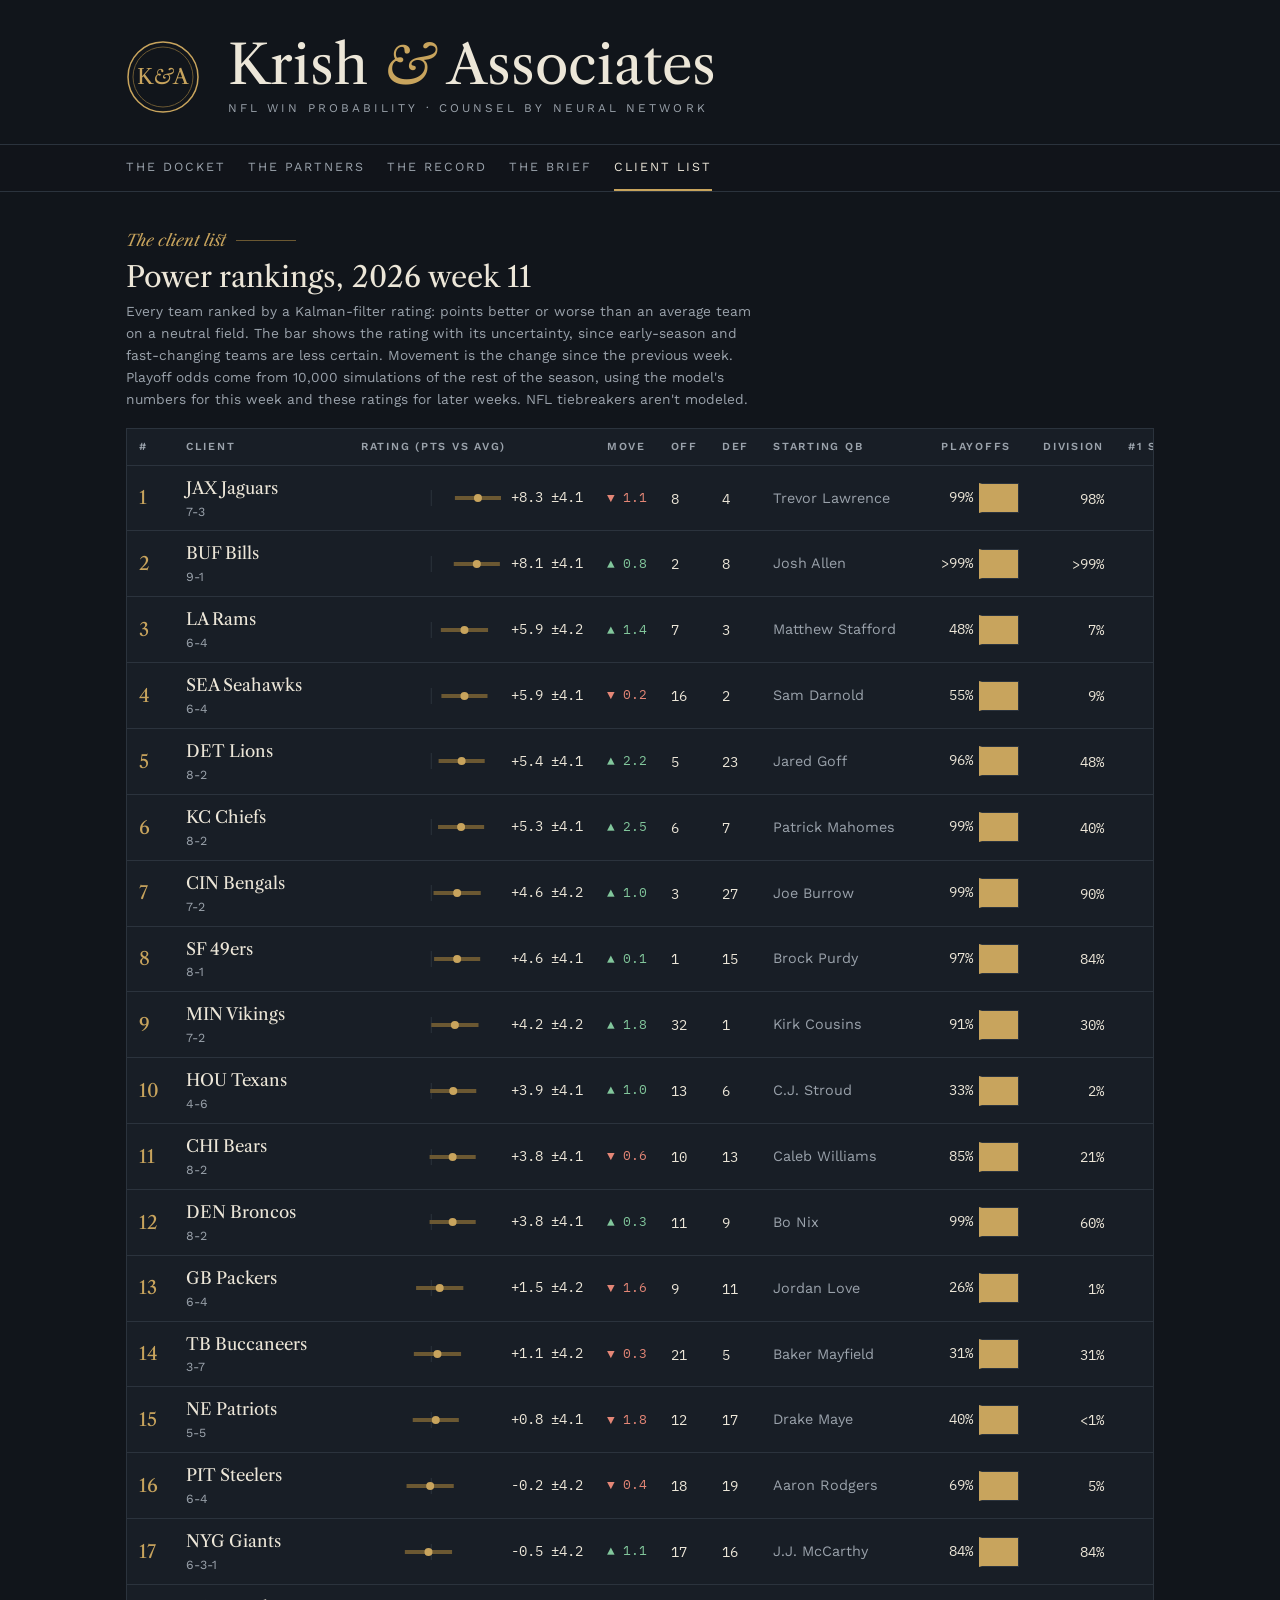
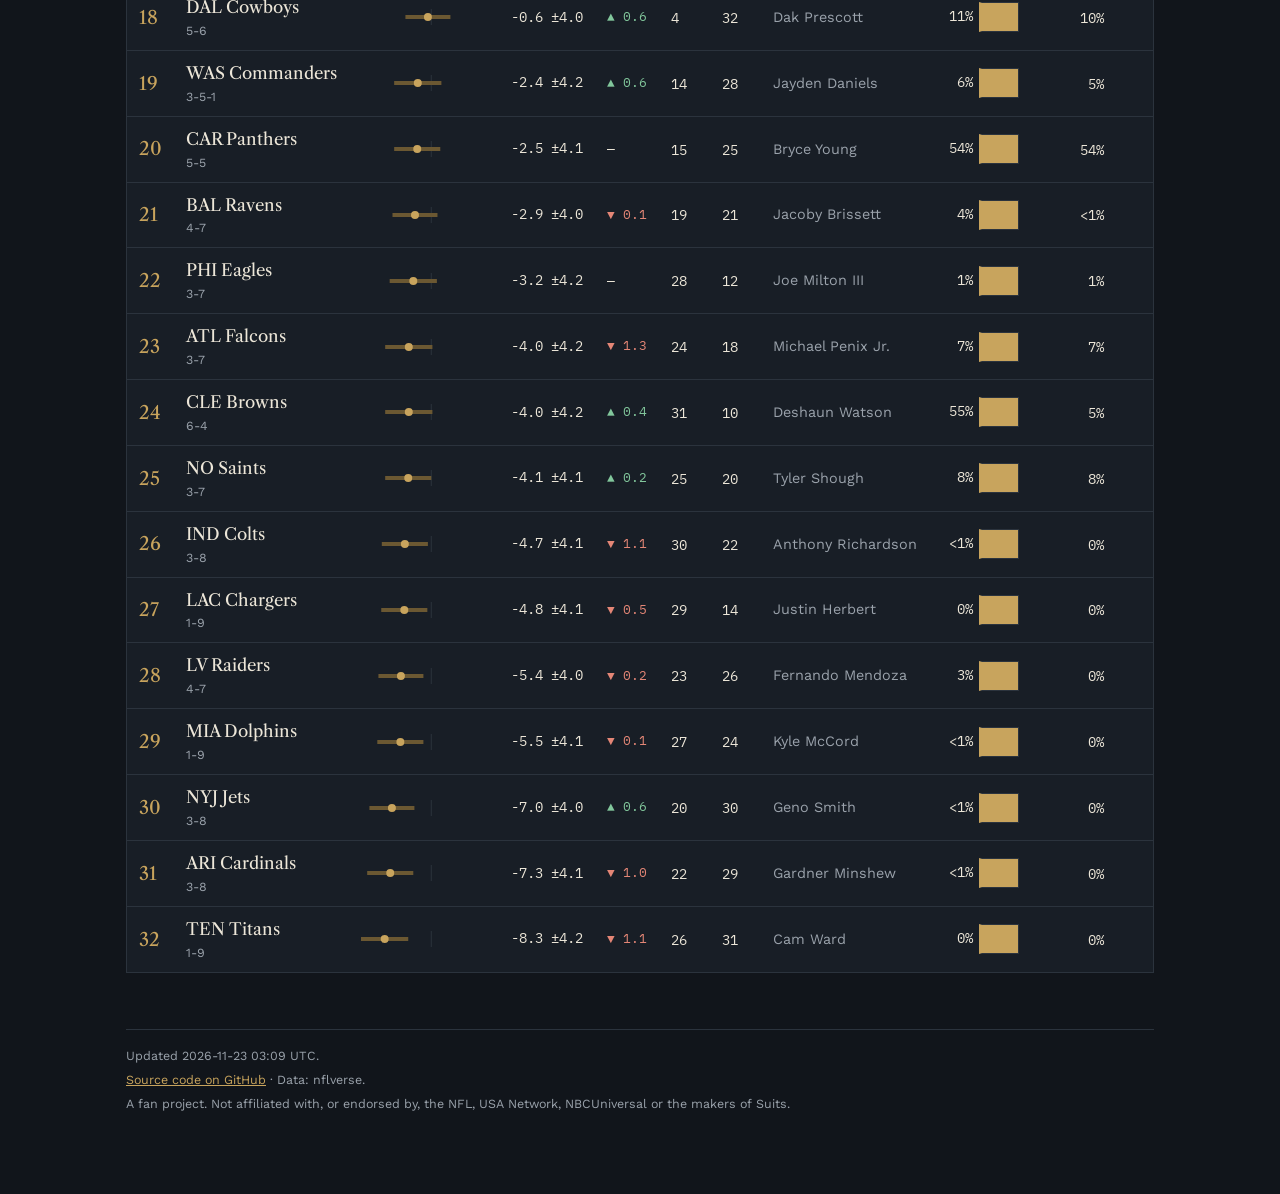
==== docs/rankings.html @ fe41a15f "Pre-kickoff refresh: 2026-11 Co-Authored-By: Claude Opus 5.5 <noreply@anthropic.com>" ====
<!doctype html>
<html lang="en">
<head>
<meta charset="utf-8">
<meta name="viewport" content="width=device-width,initial-scale=1">
<title>Client List · Krish &amp; Associates</title>
<meta name="description" content="NFL power rankings from a Kalman-filter rating model, with uncertainty and simulated playoff odds.">
<link rel="icon" href="favicon.svg" type="image/svg+xml">
<meta property="og:type" content="website">
<meta property="og:title" content="Client List · Krish &amp; Associates">
<meta property="og:description" content="NFL power rankings from a Kalman-filter rating model, with uncertainty and simulated playoff odds.">
<meta property="og:url" content="https://krishkalra19.github.io/nfl-predictor/rankings.html">
<meta property="og:image" content="https://krishkalra19.github.io/nfl-predictor/og.png">
<meta property="og:image:width" content="1200">
<meta property="og:image:height" content="630">
<meta name="twitter:card" content="summary_large_image">
<meta name="theme-color" content="#11151b">
<link rel="preconnect" href="https://fonts.googleapis.com">
<link rel="preconnect" href="https://fonts.gstatic.com" crossorigin>
<link rel="stylesheet" href="https://fonts.googleapis.com/css2?family=Libre+Caslon+Text:ital,wght@0,400;0,700;1,400&family=Work+Sans:wght@400;500;600&family=IBM+Plex+Mono:wght@400;500&display=swap">
<link rel="stylesheet" href="style.css">
<style>
.rank-tbl td, .rank-tbl th { padding: 9px 12px; }
.rk { font-family: var(--f-serif); font-size: 1.15rem; color: var(--brass); width: 2.5rem; }
.tm { display: flex; flex-direction: column; }
.tm b { font-family: var(--f-serif); font-weight: 400; font-size: 1.05rem; }
.tm span { font-size: .78rem; color: var(--muted); }
.rating { display: flex; align-items: center; gap: 10px; min-width: 12rem; }
.rating svg { flex: 1; min-width: 7rem; height: 16px; }
.rating .num { font-family: var(--f-data); font-size: .85rem; min-width: 4.5rem; text-align: right; }
.mv.up { color: var(--won); } .mv.down { color: var(--lost); } .mv { font-family: var(--f-data); font-size: .8rem; }
.odds { font-family: var(--f-data); font-variant-numeric: tabular-nums; text-align: right; }
.odds .bar { display: inline-block; height: 4px; background: var(--brass); vertical-align: middle; margin-left: 6px; }
@media (max-width: 760px) { .hide-md { display: none; } }
</style>
</head>
<body>
<header class="letterhead">
  <div class="lh-in">
    <svg class="seal" viewBox="0 0 74 74" aria-hidden="true">
      <circle cx="37" cy="37" r="35" fill="none" stroke="var(--brass)" stroke-width="1.5"/>
      <circle cx="37" cy="37" r="30" fill="none" stroke="var(--brass-dim)" stroke-width="1"/>
      <text x="37" y="44" text-anchor="middle" font-family="Libre Caslon Text, Georgia, serif" font-size="21" fill="var(--brass)">K<tspan font-style="italic">&amp;</tspan>A</text>
    </svg>
    <div>
      <div class="firm">Krish <span class="amp">&amp;</span> Associates</div>
      <div class="tagline">NFL win probability · counsel by neural network</div>
    </div>
  </div>
</header>
<nav class="tabs" aria-label="Sections"><div class="in">
  <a href="index.html#docket">The docket</a><a href="index.html#partners">The partners</a><a href="index.html#record">The record</a><a href="index.html#brief">The brief</a><a href="rankings.html" aria-current="page" style="color:var(--ink);border-bottom-color:var(--brass)">Client list</a>
</div></nav>

<main class="wrap" id="main">
  <section style="margin-top:36px">
    <div class="sec-head">
      <span class="sec-mark">The client list</span>
      <h2 id="title">Power rankings</h2>
      <p class="muted small">Every team ranked by a Kalman-filter rating: points better or worse than an average team on a neutral field. The bar shows the rating with its uncertainty, since early-season and fast-changing teams are less certain. Movement is the change since the previous week. Playoff odds come from 10,000 simulations of the rest of the season, using the model's numbers for this week and these ratings for later weeks. NFL tiebreakers aren't modeled.</p>
    </div>
    <div class="tbl"><table class="rank-tbl">
      <thead><tr><th>#</th><th>Client</th><th>Rating (pts vs avg)</th><th class="hide-md">Move</th><th class="hide-sm">Off</th><th class="hide-sm">Def</th><th class="hide-md">Starting QB</th><th class="num">Playoffs</th><th class="num hide-sm">Division</th><th class="num hide-md">#1 seed</th></tr></thead>
      <tbody id="rows"></tbody>
    </table></div>
  </section>
  <footer>
    <span id="built"></span>
    <span><a href="https://github.com/KrishKalra19/nfl-predictor">Source code on GitHub</a> · Data: nflverse.</span>
    <span>A fan project. Not affiliated with, or endorsed by, the NFL, USA Network, NBCUniversal or the makers of Suits.</span>
  </footer>
</main>
<script>
const DATA = {"season": 2026, "week": 11, "built": "2026-11-23 03:09 UTC", "teams": [{"team": "JAX", "name": "Jaguars", "record": "7-3", "rating": 8.3, "sd": 4.1, "move": -1.1, "qb": "Trevor Lawrence", "playoff": 0.9928, "division_title": 0.9772, "top_seed": 0.0586, "proj_wins": 12.1, "off_rank": 8, "def_rank": 4, "rank": 1}, {"team": "BUF", "name": "Bills", "record": "9-1", "rating": 8.1, "sd": 4.1, "move": 0.8, "qb": "Josh Allen", "playoff": 0.9998, "division_title": 0.9952, "top_seed": 0.5559, "proj_wins": 13.8, "off_rank": 2, "def_rank": 8, "rank": 2}, {"team": "LA", "name": "Rams", "record": "6-4", "rating": 5.9, "sd": 4.2, "move": 1.4, "qb": "Matthew Stafford", "playoff": 0.4818, "division_title": 0.0685, "top_seed": 0.0098, "proj_wins": 10.1, "off_rank": 7, "def_rank": 3, "rank": 3}, {"team": "SEA", "name": "Seahawks", "record": "6-4", "rating": 5.9, "sd": 4.1, "move": -0.2, "qb": "Sam Darnold", "playoff": 0.5499, "division_title": 0.0883, "top_seed": 0.0115, "proj_wins": 10.3, "off_rank": 16, "def_rank": 2, "rank": 4}, {"team": "DET", "name": "Lions", "record": "8-2", "rating": 5.4, "sd": 4.1, "move": 2.2, "qb": "Jared Goff", "playoff": 0.9552, "division_title": 0.4782, "top_seed": 0.2596, "proj_wins": 12.4, "off_rank": 5, "def_rank": 23, "rank": 5}, {"team": "KC", "name": "Chiefs", "record": "8-2", "rating": 5.3, "sd": 4.1, "move": 2.5, "qb": "Patrick Mahomes", "playoff": 0.9904, "division_title": 0.3996, "top_seed": 0.0927, "proj_wins": 12.0, "off_rank": 6, "def_rank": 7, "rank": 6}, {"team": "CIN", "name": "Bengals", "record": "7-2", "rating": 4.6, "sd": 4.2, "move": 1.0, "qb": "Joe Burrow", "playoff": 0.9922, "division_title": 0.9022, "top_seed": 0.144, "proj_wins": 12.5, "off_rank": 3, "def_rank": 27, "rank": 7}, {"team": "SF", "name": "49ers", "record": "8-1", "rating": 4.6, "sd": 4.1, "move": 0.1, "qb": "Brock Purdy", "playoff": 0.9722, "division_title": 0.8432, "top_seed": 0.4358, "proj_wins": 12.9, "off_rank": 1, "def_rank": 15, "rank": 8}, {"team": "MIN", "name": "Vikings", "record": "7-2", "rating": 4.2, "sd": 4.2, "move": 1.8, "qb": "Kirk Cousins", "playoff": 0.9109, "division_title": 0.2974, "top_seed": 0.1697, "proj_wins": 11.9, "off_rank": 32, "def_rank": 1, "rank": 9}, {"team": "HOU", "name": "Texans", "record": "4-6", "rating": 3.9, "sd": 4.1, "move": 1.0, "qb": "C.J. Stroud", "playoff": 0.326, "division_title": 0.0228, "top_seed": 0.0, "proj_wins": 8.3, "off_rank": 13, "def_rank": 6, "rank": 10}, {"team": "CHI", "name": "Bears", "record": "8-2", "rating": 3.8, "sd": 4.1, "move": -0.6, "qb": "Caleb Williams", "playoff": 0.8484, "division_title": 0.2134, "top_seed": 0.1038, "proj_wins": 11.4, "off_rank": 10, "def_rank": 13, "rank": 11}, {"team": "DEN", "name": "Broncos", "record": "8-2", "rating": 3.8, "sd": 4.1, "move": 0.3, "qb": "Bo Nix", "playoff": 0.9946, "division_title": 0.6004, "top_seed": 0.148, "proj_wins": 12.5, "off_rank": 11, "def_rank": 9, "rank": 12}, {"team": "GB", "name": "Packers", "record": "6-4", "rating": 1.5, "sd": 4.2, "move": -1.6, "qb": "Jordan Love", "playoff": 0.2649, "division_title": 0.011, "top_seed": 0.0029, "proj_wins": 9.4, "off_rank": 9, "def_rank": 11, "rank": 13}, {"team": "TB", "name": "Buccaneers", "record": "3-7", "rating": 1.1, "sd": 4.2, "move": -0.3, "qb": "Baker Mayfield", "playoff": 0.3127, "division_title": 0.3122, "top_seed": 0.0, "proj_wins": 7.2, "off_rank": 21, "def_rank": 5, "rank": 14}, {"team": "NE", "name": "Patriots", "record": "5-5", "rating": 0.8, "sd": 4.1, "move": -1.8, "qb": "Drake Maye", "playoff": 0.3972, "division_title": 0.0048, "top_seed": 0.0001, "proj_wins": 8.6, "off_rank": 12, "def_rank": 17, "rank": 15}, {"team": "PIT", "name": "Steelers", "record": "6-4", "rating": -0.2, "sd": 4.2, "move": -0.4, "qb": "Aaron Rodgers", "playoff": 0.6881, "division_title": 0.0498, "top_seed": 0.0005, "proj_wins": 9.5, "off_rank": 18, "def_rank": 19, "rank": 16}, {"team": "NYG", "name": "Giants", "record": "6-3-1", "rating": -0.5, "sd": 4.2, "move": 1.1, "qb": "J.J. McCarthy", "playoff": 0.841, "division_title": 0.837, "top_seed": 0.0067, "proj_wins": 9.8, "off_rank": 17, "def_rank": 16, "rank": 17}, {"team": "DAL", "name": "Cowboys", "record": "5-6", "rating": -0.6, "sd": 4.0, "move": 0.6, "qb": "Dak Prescott", "playoff": 0.1071, "division_title": 0.0998, "top_seed": 0.0, "proj_wins": 7.5, "off_rank": 4, "def_rank": 32, "rank": 18}, {"team": "WAS", "name": "Commanders", "record": "3-5-1", "rating": -2.4, "sd": 4.2, "move": 0.6, "qb": "Jayden Daniels", "playoff": 0.0566, "division_title": 0.0524, "top_seed": 0.0, "proj_wins": 7.0, "off_rank": 14, "def_rank": 28, "rank": 19}, {"team": "CAR", "name": "Panthers", "record": "5-5", "rating": -2.5, "sd": 4.1, "move": 0.0, "qb": "Bryce Young", "playoff": 0.5396, "division_title": 0.5393, "top_seed": 0.0002, "proj_wins": 7.9, "off_rank": 15, "def_rank": 25, "rank": 20}, {"team": "BAL", "name": "Ravens", "record": "4-7", "rating": -2.9, "sd": 4.0, "move": -0.1, "qb": "Jacoby Brissett", "playoff": 0.0369, "division_title": 0.0003, "top_seed": 0.0, "proj_wins": 6.4, "off_rank": 19, "def_rank": 21, "rank": 21}, {"team": "PHI", "name": "Eagles", "record": "3-7", "rating": -3.2, "sd": 4.2, "move": 0.0, "qb": "Joe Milton III", "playoff": 0.011, "division_title": 0.0108, "top_seed": 0.0, "proj_wins": 5.8, "off_rank": 28, "def_rank": 12, "rank": 22}, {"team": "ATL", "name": "Falcons", "record": "3-7", "rating": -4.0, "sd": 4.2, "move": -1.3, "qb": "Michael Penix Jr.", "playoff": 0.069, "division_title": 0.069, "top_seed": 0.0, "proj_wins": 5.8, "off_rank": 24, "def_rank": 18, "rank": 23}, {"team": "CLE", "name": "Browns", "record": "6-4", "rating": -4.0, "sd": 4.2, "move": 0.4, "qb": "Deshaun Watson", "playoff": 0.5474, "division_title": 0.0477, "top_seed": 0.0002, "proj_wins": 9.0, "off_rank": 31, "def_rank": 10, "rank": 24}, {"team": "NO", "name": "Saints", "record": "3-7", "rating": -4.1, "sd": 4.1, "move": 0.2, "qb": "Tyler Shough", "playoff": 0.0796, "division_title": 0.0795, "top_seed": 0.0, "proj_wins": 5.9, "off_rank": 25, "def_rank": 20, "rank": 25}, {"team": "IND", "name": "Colts", "record": "3-8", "rating": -4.7, "sd": 4.1, "move": -1.1, "qb": "Anthony Richardson", "playoff": 0.003, "division_title": 0.0, "top_seed": 0.0, "proj_wins": 5.4, "off_rank": 30, "def_rank": 22, "rank": 26}, {"team": "LAC", "name": "Chargers", "record": "1-9", "rating": -4.8, "sd": 4.1, "move": -0.5, "qb": "Justin Herbert", "playoff": 0.0, "division_title": 0.0, "top_seed": 0.0, "proj_wins": 3.5, "off_rank": 29, "def_rank": 14, "rank": 27}, {"team": "LV", "name": "Raiders", "record": "4-7", "rating": -5.4, "sd": 4.0, "move": -0.2, "qb": "Fernando Mendoza", "playoff": 0.0307, "division_title": 0.0, "top_seed": 0.0, "proj_wins": 6.6, "off_rank": 23, "def_rank": 26, "rank": 28}, {"team": "MIA", "name": "Dolphins", "record": "1-9", "rating": -5.5, "sd": 4.1, "move": -0.1, "qb": "Kyle McCord", "playoff": 0.0001, "division_title": 0.0, "top_seed": 0.0, "proj_wins": 3.4, "off_rank": 27, "def_rank": 24, "rank": 29}, {"team": "NYJ", "name": "Jets", "record": "3-8", "rating": -7.0, "sd": 4.0, "move": 0.6, "qb": "Geno Smith", "playoff": 0.0008, "division_title": 0.0, "top_seed": 0.0, "proj_wins": 4.9, "off_rank": 20, "def_rank": 30, "rank": 30}, {"team": "ARI", "name": "Cardinals", "record": "3-8", "rating": -7.3, "sd": 4.1, "move": -1.0, "qb": "Gardner Minshew", "playoff": 0.0001, "division_title": 0.0, "top_seed": 0.0, "proj_wins": 5.5, "off_rank": 22, "def_rank": 29, "rank": 31}, {"team": "TEN", "name": "Titans", "record": "1-9", "rating": -8.3, "sd": 4.2, "move": -1.1, "qb": "Cam Ward", "playoff": 0.0, "division_title": 0.0, "top_seed": 0.0, "proj_wins": 3.0, "off_rank": 26, "def_rank": 31, "rank": 32}]};
const el = (t, cls, txt) => { const e = document.createElement(t); if (cls) e.className = cls; if (txt != null) e.textContent = txt; return e; };
const NS = "http://www.w3.org/2000/svg";
const sv = (t, a) => { const e = document.createElementNS(NS, t); for (const [k, v] of Object.entries(a)) e.setAttribute(k, v); return e; };
const css = (v) => getComputedStyle(document.documentElement).getPropertyValue(v).trim();
const pct = (p) => p == null ? "—" : p >= 0.995 ? ">99%" : p > 0 && p < 0.005 ? "<1%" : Math.round(p * 100) + "%";
document.getElementById("title").textContent = `Power rankings, ${DATA.season} week ${DATA.week}`;
document.getElementById("built").textContent = `Updated ${DATA.built}.`;
const T = DATA.teams;
const lo = Math.min(...T.map((t) => t.rating - t.sd)), hi = Math.max(...T.map((t) => t.rating + t.sd));
const tb = document.getElementById("rows");
for (const t of T) {
  const tr = el("tr");
  tr.append(el("td", "rk", String(t.rank)));
  const tm = el("td"); const box = el("div", "tm"); box.append(el("b", null, `${t.team} ${t.name}`), el("span", null, t.record)); tm.append(box); tr.append(tm);
  const rc = el("td"); const r = el("div", "rating");
  const W = 140, x = (v) => (v - lo) / (hi - lo) * W;
  const svg = sv("svg", { viewBox: `0 0 ${W} 16`, preserveAspectRatio: "none", "aria-hidden": "true" });
  svg.append(sv("line", { x1: x(0), x2: x(0), y1: 0, y2: 16, stroke: css("--line") }));
  svg.append(sv("rect", { x: x(t.rating - t.sd), y: 6, width: Math.max(1, x(t.rating + t.sd) - x(t.rating - t.sd)), height: 4, fill: css("--brass-dim") }));
  svg.append(sv("circle", { cx: x(t.rating), cy: 8, r: 4, fill: css("--brass") }));
  r.append(svg, el("span", "num", `${t.rating > 0 ? "+" : ""}${t.rating.toFixed(1)} ±${t.sd.toFixed(1)}`));
  rc.append(r); tr.append(rc);
  const mv = t.move == null ? "—" : t.move > 0.05 ? `▲ ${t.move.toFixed(1)}` : t.move < -0.05 ? `▼ ${Math.abs(t.move).toFixed(1)}` : "—";
  tr.append(el("td", "hide-md mv " + (t.move > 0.05 ? "up" : t.move < -0.05 ? "down" : ""), mv));
  tr.append(el("td", "hide-sm mono", String(t.off_rank)), el("td", "hide-sm mono", String(t.def_rank)));
  tr.append(el("td", "hide-md muted", t.qb));
  const po = el("td", "odds"); po.append(pct(t.playoff)); const b = el("span", "bar"); b.style.width = Math.round((t.playoff || 0) * 40) + "px"; po.append(b); tr.append(po);
  tr.append(el("td", "odds hide-sm", pct(t.division_title)), el("td", "odds hide-md", pct(t.top_seed)));
  tb.append(tr);
}
</script>
</body>
</html>
---- docs/style.css ----
/* Layout: letterhead + section nav; docket of case files; partners; the record; the brief (technical). Committed dark look. */
:root {
  --bg: #11151b;          /* corner office after hours */
  --panel: #181e26;
  --panel-2: #1f262f;
  --ink: #ece6d8;         /* ivory letterhead */
  --muted: #9aa2ab;
  --line: #2b333d;
  --brass: #c8a45d;
  --brass-dim: #6b5832;
  --won: #82c79c;
  --lost: #e48676;
  --steel: #7f9bb8;       /* Vegas series */
  --f-serif: "Libre Caslon Text", "Baskerville", "Georgia", serif;
  --f-body: "Work Sans", system-ui, "Segoe UI", sans-serif;
  --f-data: "IBM Plex Mono", ui-monospace, Consolas, monospace;
  color-scheme: dark;
}
* { box-sizing: border-box; }
html { scroll-behavior: smooth; }
@media (prefers-reduced-motion: reduce) { html { scroll-behavior: auto; } }
body { margin: 0; background: var(--bg); color: var(--ink); font-family: var(--f-body); font-size: 15px; line-height: 1.6; }
.wrap { max-width: 1060px; margin-inline: auto; padding-inline: 16px; padding-block: 0 80px; display: flex; flex-direction: column; gap: 56px; }
p { margin: 0; }
.muted { color: var(--muted); }
.small { font-size: .86rem; }
h1, h2, h3 { font-family: var(--f-serif); font-weight: 400; margin: 0; text-wrap: balance; }
h2 { font-size: 1.8rem; line-height: 1.2; }
h3 { font-size: 1.15rem; }
a { color: var(--brass); }
a:focus-visible { outline: 2px solid var(--brass); outline-offset: 3px; }
section { display: flex; flex-direction: column; gap: 18px; scroll-margin-top: 70px; }
.sec-head { display: flex; flex-direction: column; gap: 6px; max-width: 70ch; }
.sec-mark { font-family: var(--f-serif); font-style: italic; color: var(--brass); font-size: 1rem; display: flex; align-items: center; gap: 10px; }
.sec-mark::after { content: ""; flex: 0 0 60px; height: 1px; background: var(--brass-dim); }

/* letterhead */
.letterhead { border-bottom: 1px solid var(--line); }
.lh-in { max-width: 1060px; margin-inline: auto; padding-inline: 16px; padding-block: 36px 26px; display: flex; flex-wrap: wrap; gap: 20px 28px; align-items: center; }
.seal { flex: 0 0 auto; width: 74px; height: 74px; }
.firm { font-family: var(--f-serif); font-size: clamp(2.2rem, 6vw, 3.4rem); line-height: 1.05; }
.firm .amp { font-style: italic; color: var(--brass); }
.tagline { font-size: .74rem; letter-spacing: .26em; text-transform: uppercase; color: var(--muted); margin-top: 6px; }
nav.tabs { position: sticky; top: 0; z-index: 5; background: rgba(17, 21, 27, .94); backdrop-filter: blur(6px); border-bottom: 1px solid var(--line); }
nav.tabs .in { max-width: 1060px; margin-inline: auto; padding-inline: 16px; display: flex; gap: 4px 22px; flex-wrap: wrap; }
nav.tabs a { color: var(--muted); text-decoration: none; font-size: .78rem; letter-spacing: .16em; text-transform: uppercase; padding-block: 12px; border-bottom: 2px solid transparent; }
nav.tabs a:hover { color: var(--ink); border-bottom-color: var(--brass); }
.desk { display: grid; grid-template-columns: minmax(0, 1.2fr) minmax(0, 1fr); gap: 28px; align-items: start; }
@media (max-width: 760px) { .desk { grid-template-columns: minmax(0, 1fr); } }
.qotd { margin: 0; background: var(--panel); border: 1px solid var(--line); padding: 20px 22px; display: flex; flex-direction: column; gap: 8px; }
.qotd .lbl { font-size: .7rem; letter-spacing: .2em; text-transform: uppercase; color: var(--brass); }
.qotd blockquote { margin: 0; font-family: var(--f-serif); font-size: clamp(1.25rem, 3vw, 1.6rem); line-height: 1.3; text-wrap: balance; }
.qotd blockquote::before { content: "\201C"; color: var(--brass); margin-right: 2px; }
.qotd blockquote::after { content: "\201D"; color: var(--brass); margin-left: 2px; }
.closing { font-family: var(--f-serif); font-style: italic; font-size: 1.05rem; max-width: 62ch; color: var(--ink); border-left: 2px solid var(--brass); padding-left: 16px; }
.closing .lbl { display: block; font-family: var(--f-body); font-style: normal; font-size: .7rem; letter-spacing: .2em; text-transform: uppercase; color: var(--brass); margin-bottom: 4px; }

/* docket: case files */
.docket { display: grid; grid-template-columns: repeat(auto-fill, minmax(min(100%, 20rem), 1fr)); gap: 16px; }
.case { position: relative; background: var(--panel); border: 1px solid var(--line); border-top: 3px solid var(--brass-dim); padding: 16px 18px 18px; display: flex; flex-direction: column; gap: 10px; overflow: hidden; }
.case-no { display: flex; justify-content: space-between; gap: 8px; font-family: var(--f-data); font-size: .72rem; color: var(--muted); }
.caption { font-family: var(--f-serif); font-size: 1.5rem; line-height: 1.15; display: flex; align-items: baseline; gap: 10px; flex-wrap: wrap; }
.caption .v { font-family: var(--f-serif); font-style: italic; font-size: 1rem; color: var(--muted); }
.caption .chosen { color: var(--brass); }
.ruling { display: flex; flex-direction: column; gap: 6px; padding-top: 10px; border-top: 1px dashed var(--line); }
.lbl-sm { font-size: .68rem; letter-spacing: .18em; text-transform: uppercase; color: var(--muted); }
.ruling .txt b { font-weight: 600; }
.gauge { height: 6px; background: var(--panel-2); border: 1px solid var(--line); }
.gauge > div { height: 100%; background: var(--brass); }
.grounds { display: flex; flex-direction: column; gap: 4px; }
.grounds ul { margin: 0; padding: 0; list-style: none; display: flex; flex-direction: column; gap: 3px; }
.grounds li { display: flex; justify-content: space-between; gap: 10px; font-size: .86rem; }
.grounds .str { font-size: .7rem; letter-spacing: .1em; text-transform: uppercase; color: var(--muted); white-space: nowrap; }
.grounds .str.strong { color: var(--brass); }
.lines { display: flex; flex-wrap: wrap; gap: 4px 14px; align-items: baseline; font-size: .86rem; }
.lines > span:first-child { font-size: .68rem; letter-spacing: .18em; text-transform: uppercase; color: var(--muted); }
.lines .mono { font-family: var(--f-data); }
.opposing { display: flex; align-items: center; justify-content: space-between; gap: 8px; flex-wrap: wrap; font-size: .9rem; color: var(--muted); }
.opposing b { color: var(--ink); font-weight: 600; }
.chip { font-size: .68rem; font-weight: 600; letter-spacing: .1em; text-transform: uppercase; padding: 3px 9px; border: 1px solid currentColor; border-radius: 2px; white-space: nowrap; }
.chip.agree { color: var(--muted); }
.chip.differ { color: var(--brass); background: rgba(200, 164, 93, .1); }
.final { font-family: var(--f-data); font-size: .82rem; color: var(--muted); }
.stamp { position: absolute; right: 14px; top: 34px; font-family: var(--f-serif); font-weight: 700; font-size: 1.2rem; letter-spacing: .14em; padding: 2px 10px; border: 2px solid currentColor; transform: rotate(-9deg); opacity: .9; pointer-events: none; }
.stamp.won { color: var(--won); }
.stamp.lost { color: var(--lost); }
.empty { padding: 26px; text-align: center; color: var(--muted); background: var(--panel); border: 1px dashed var(--line); }

/* partners */
.counsel { display: grid; grid-template-columns: repeat(3, minmax(0, 1fr)); gap: 1px; background: var(--line); border: 1px solid var(--line); }
@media (max-width: 760px) { .counsel { grid-template-columns: minmax(0, 1fr); } }
.attorney { background: var(--panel); padding: 18px 20px; display: flex; flex-direction: column; gap: 2px; }
.attorney .name { font-family: var(--f-serif); font-size: 1.4rem; }
.attorney .rec { font-family: var(--f-serif); font-size: 2.6rem; line-height: 1.1; margin-top: 8px; font-variant-numeric: lining-nums tabular-nums; }
.attorney .rec small { font-family: var(--f-body); font-size: .8rem; color: var(--muted); margin-left: 6px; }
.attorney .ll { font-family: var(--f-data); font-size: .78rem; color: var(--muted); }
.attorney.me { box-shadow: inset 3px 0 0 var(--brass); }

/* record */
.tbl { background: var(--panel); border: 1px solid var(--line); overflow-x: auto; }
table { border-collapse: collapse; width: 100%; font-size: .9rem; }
th, td { padding: 10px 14px; border-bottom: 1px solid var(--line); text-align: left; white-space: nowrap; }
tr:last-child td { border-bottom: 0; }
th { font-size: .68rem; letter-spacing: .16em; text-transform: uppercase; color: var(--muted); font-weight: 600; }
td.mono { font-family: var(--f-data); font-variant-numeric: tabular-nums; }
.r { display: inline-flex; gap: 6px; align-items: baseline; }
.r.ok .mk { color: var(--won); }
.r.no .mk { color: var(--lost); }
.r .mk { font-weight: 700; font-size: .74rem; letter-spacing: .08em; }
.legend { display: flex; flex-wrap: wrap; gap: 6px 22px; font-size: .84rem; color: var(--muted); }

/* the brief */
.brief { gap: 28px; }
.verdicts { display: grid; grid-template-columns: repeat(auto-fit, minmax(min(100%, 13rem), 1fr)); gap: 1px; background: var(--line); border: 1px solid var(--line); }
.verdict-cell { background: var(--panel); padding: 16px 18px; display: flex; flex-direction: column; gap: 2px; }
.verdict-cell .big { font-family: var(--f-serif); font-size: 2.3rem; line-height: 1.1; font-variant-numeric: lining-nums tabular-nums; }
.verdict-cell.hero .big { color: var(--brass); }
.live { background: var(--panel); border: 1px solid var(--line); border-left: 3px solid var(--brass); padding: 16px 20px; display: flex; flex-direction: column; gap: 10px; }
.live-head { display: flex; flex-direction: column; gap: 4px; max-width: 72ch; }
.live-row { display: flex; flex-wrap: wrap; gap: 10px 36px; align-items: baseline; }
.live-row .who { font-size: .72rem; letter-spacing: .16em; text-transform: uppercase; color: var(--muted); display: block; }
.live-row .val { font-family: var(--f-serif); font-size: 1.7rem; line-height: 1.1; font-variant-numeric: lining-nums tabular-nums; }
.live-row .sub { font-family: var(--f-data); font-size: .76rem; color: var(--muted); }
.pipeline { display: grid; grid-template-columns: repeat(5, minmax(0, 1fr)); gap: 10px; counter-reset: step; }
@media (max-width: 860px) { .live { background: var(--panel); border: 1px solid var(--line); border-left: 3px solid var(--brass); padding: 16px 20px; display: flex; flex-direction: column; gap: 10px; }
.live-head { display: flex; flex-direction: column; gap: 4px; max-width: 72ch; }
.live-row { display: flex; flex-wrap: wrap; gap: 10px 36px; align-items: baseline; }
.live-row .who { font-size: .72rem; letter-spacing: .16em; text-transform: uppercase; color: var(--muted); display: block; }
.live-row .val { font-family: var(--f-serif); font-size: 1.7rem; line-height: 1.1; font-variant-numeric: lining-nums tabular-nums; }
.live-row .sub { font-family: var(--f-data); font-size: .76rem; color: var(--muted); }
.pipeline { grid-template-columns: minmax(0, 1fr); } }
.step { background: var(--panel); border: 1px solid var(--line); padding: 14px; display: flex; flex-direction: column; gap: 6px; position: relative; }
.step::before { counter-increment: step; content: "Step " counter(step); font-size: .66rem; letter-spacing: .18em; text-transform: uppercase; color: var(--brass); }
.step h3 { font-size: 1.02rem; }
.step p { font-size: .84rem; color: var(--muted); }
.exhibits { display: grid; grid-template-columns: repeat(auto-fit, minmax(min(100%, 30rem), 1fr)); gap: 16px; }
.exhibit { background: var(--panel); border: 1px solid var(--line); padding: 18px 20px; display: flex; flex-direction: column; gap: 10px; min-width: 0; }
.exhibit .tag { font-family: var(--f-serif); font-style: italic; color: var(--brass); font-size: .95rem; }
.exhibit p.note { font-size: .84rem; color: var(--muted); }
.chart { position: relative; width: 100%; }
.chart svg { display: block; width: 100%; height: auto; overflow: visible; }
.chart text { font-family: var(--f-body); font-size: 12px; fill: var(--muted); }
.chart .lab-ink { fill: var(--ink); }
.findings { display: grid; grid-template-columns: repeat(auto-fit, minmax(min(100%, 22rem), 1fr)); gap: 16px; }
.finding { border-top: 1px solid var(--brass-dim); padding-top: 12px; display: flex; flex-direction: column; gap: 6px; }
.finding h3 { font-size: 1.05rem; }
.finding p { font-size: .9rem; color: var(--muted); }
.stack { display: flex; flex-wrap: wrap; gap: 8px; }
.stack span { font-family: var(--f-data); font-size: .78rem; padding: 4px 10px; border: 1px solid var(--line); background: var(--panel); }
ul.plain { margin: 0; padding-left: 1.1em; display: flex; flex-direction: column; gap: 6px; font-size: .9rem; color: var(--muted); }
ul.plain b { color: var(--ink); font-weight: 600; }
footer { font-size: .78rem; color: var(--muted); border-top: 1px solid var(--line); padding-top: 16px; display: flex; flex-direction: column; gap: 4px; }
@media (max-width: 620px) { .hide-sm { display: none; } }

/* website picks (picks.js) */
.bar { background: var(--panel); border: 1px solid var(--line); border-left: 3px solid var(--brass); padding: 14px 18px; }
.auth { display: flex; flex-direction: column; gap: 10px; }
.auth-head { display: flex; flex-direction: column; gap: 2px; }
.auth-fields { display: flex; flex-wrap: wrap; gap: 8px; }
.auth-fields input { flex: 1 1 180px; min-width: 0; background: var(--bg); color: var(--ink); border: 1px solid var(--line); padding: 8px 10px; font: inherit; font-size: .9rem; }
.auth-fields input:focus-visible, .file input:focus-visible { outline: 2px solid var(--brass); outline-offset: 1px; }
.auth-foot, .auth-in { display: flex; flex-wrap: wrap; gap: 6px 16px; align-items: baseline; }
.auth-in b { font-weight: 600; color: var(--brass); }
.btn { background: var(--brass); color: var(--bg); border: 0; padding: 8px 16px; font: inherit; font-size: .86rem; font-weight: 600; cursor: pointer; }
.btn:hover { filter: brightness(1.08); }
.btn:disabled { opacity: .6; cursor: default; }
.btn:focus-visible, .link:focus-visible { outline: 2px solid var(--ink); outline-offset: 2px; }
.link { background: none; border: 0; padding: 0; color: var(--brass); font: inherit; font-size: .86rem; cursor: pointer; text-decoration: underline; text-underline-offset: 3px; }
.status { color: var(--muted); }
.file { display: flex; flex-direction: column; gap: 6px; padding: 10px 12px; background: var(--panel-2); border: 1px solid var(--line); }
.file-row { display: grid; grid-template-columns: auto minmax(0, 1fr) auto; gap: 10px; align-items: center; font-family: var(--f-data); font-size: .82rem; }
.file input[type=range] { width: 100%; accent-color: var(--brass); cursor: pointer; }
.file.locked input[type=range] { cursor: default; opacity: .6; }
.file-foot { display: flex; flex-wrap: wrap; gap: 6px 12px; align-items: center; }
.file-read { font-family: var(--f-serif); font-size: 1.05rem; min-width: 7.5em; }
.case.sealed .ruling, .case.sealed .lines, .case.sealed .opposing { display: none; }
.seal-note { font-style: italic; }
#associates { display: flex; flex-direction: column; gap: 8px; }
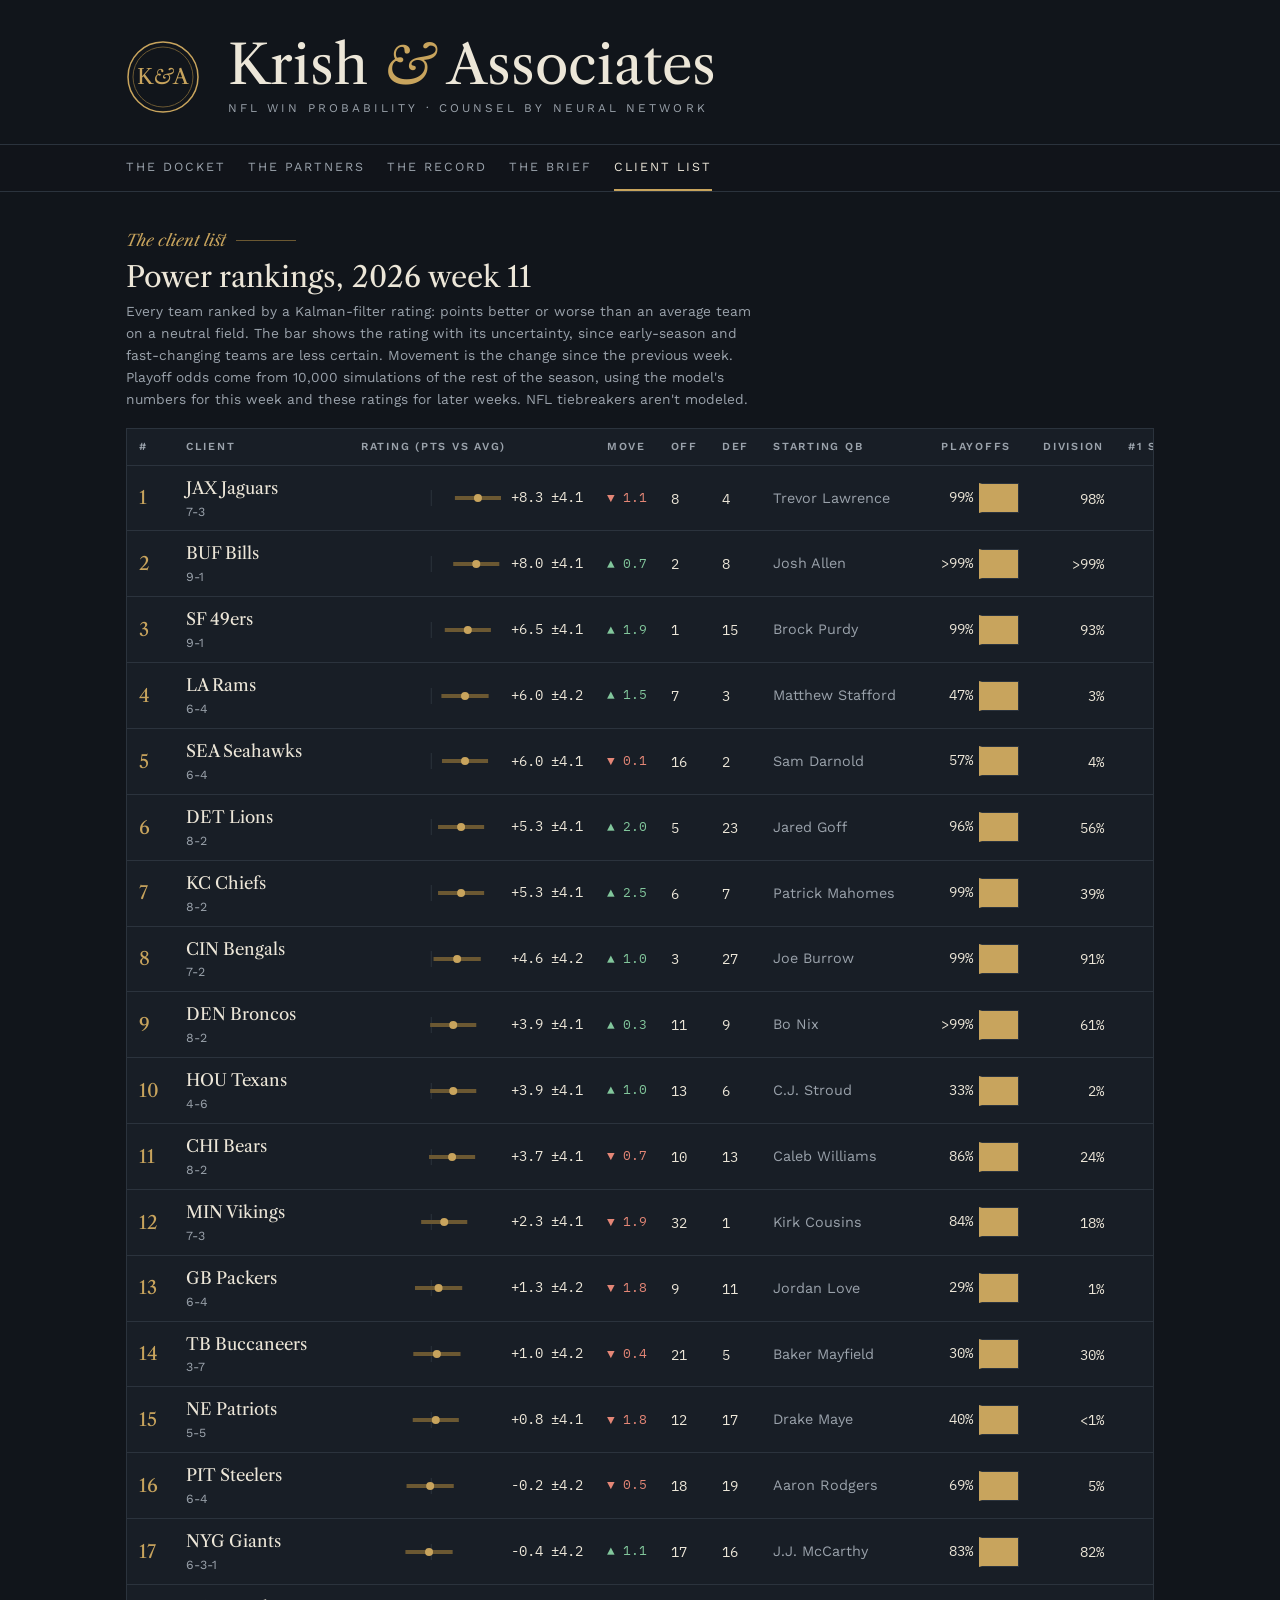
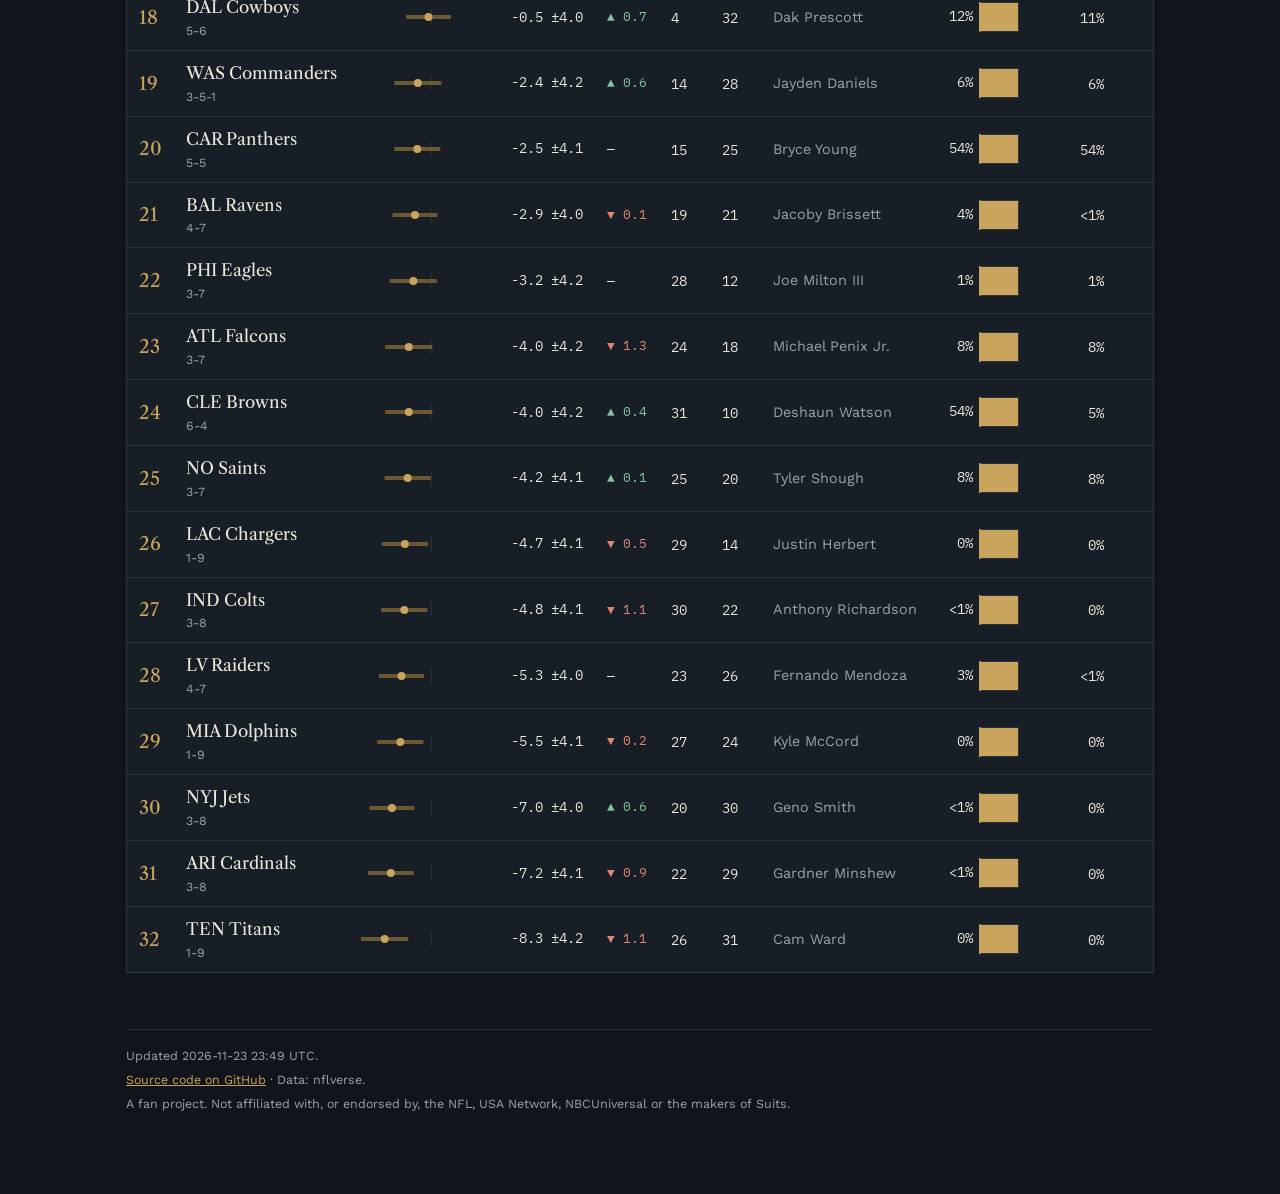
==== commit e3be7bcb: "Scores: 2026-11 Co-Authored-By: Claude Opus 5.5 <noreply@anthropic.com>" ====
--- a/docs/rankings.html
+++ b/docs/rankings.html
@@ -71,7 +71,7 @@
   </footer>
 </main>
 <script>
-const DATA = {"season": 2026, "week": 11, "built": "2026-11-23 03:09 UTC", "teams": [{"team": "JAX", "name": "Jaguars", "record": "7-3", "rating": 8.3, "sd": 4.1, "move": -1.1, "qb": "Trevor Lawrence", "playoff": 0.9928, "division_title": 0.9772, "top_seed": 0.0586, "proj_wins": 12.1, "off_rank": 8, "def_rank": 4, "rank": 1}, {"team": "BUF", "name": "Bills", "record": "9-1", "rating": 8.1, "sd": 4.1, "move": 0.8, "qb": "Josh Allen", "playoff": 0.9998, "division_title": 0.9952, "top_seed": 0.5559, "proj_wins": 13.8, "off_rank": 2, "def_rank": 8, "rank": 2}, {"team": "LA", "name": "Rams", "record": "6-4", "rating": 5.9, "sd": 4.2, "move": 1.4, "qb": "Matthew Stafford", "playoff": 0.4818, "division_title": 0.0685, "top_seed": 0.0098, "proj_wins": 10.1, "off_rank": 7, "def_rank": 3, "rank": 3}, {"team": "SEA", "name": "Seahawks", "record": "6-4", "rating": 5.9, "sd": 4.1, "move": -0.2, "qb": "Sam Darnold", "playoff": 0.5499, "division_title": 0.0883, "top_seed": 0.0115, "proj_wins": 10.3, "off_rank": 16, "def_rank": 2, "rank": 4}, {"team": "DET", "name": "Lions", "record": "8-2", "rating": 5.4, "sd": 4.1, "move": 2.2, "qb": "Jared Goff", "playoff": 0.9552, "division_title": 0.4782, "top_seed": 0.2596, "proj_wins": 12.4, "off_rank": 5, "def_rank": 23, "rank": 5}, {"team": "KC", "name": "Chiefs", "record": "8-2", "rating": 5.3, "sd": 4.1, "move": 2.5, "qb": "Patrick Mahomes", "playoff": 0.9904, "division_title": 0.3996, "top_seed": 0.0927, "proj_wins": 12.0, "off_rank": 6, "def_rank": 7, "rank": 6}, {"team": "CIN", "name": "Bengals", "record": "7-2", "rating": 4.6, "sd": 4.2, "move": 1.0, "qb": "Joe Burrow", "playoff": 0.9922, "division_title": 0.9022, "top_seed": 0.144, "proj_wins": 12.5, "off_rank": 3, "def_rank": 27, "rank": 7}, {"team": "SF", "name": "49ers", "record": "8-1", "rating": 4.6, "sd": 4.1, "move": 0.1, "qb": "Brock Purdy", "playoff": 0.9722, "division_title": 0.8432, "top_seed": 0.4358, "proj_wins": 12.9, "off_rank": 1, "def_rank": 15, "rank": 8}, {"team": "MIN", "name": "Vikings", "record": "7-2", "rating": 4.2, "sd": 4.2, "move": 1.8, "qb": "Kirk Cousins", "playoff": 0.9109, "division_title": 0.2974, "top_seed": 0.1697, "proj_wins": 11.9, "off_rank": 32, "def_rank": 1, "rank": 9}, {"team": "HOU", "name": "Texans", "record": "4-6", "rating": 3.9, "sd": 4.1, "move": 1.0, "qb": "C.J. Stroud", "playoff": 0.326, "division_title": 0.0228, "top_seed": 0.0, "proj_wins": 8.3, "off_rank": 13, "def_rank": 6, "rank": 10}, {"team": "CHI", "name": "Bears", "record": "8-2", "rating": 3.8, "sd": 4.1, "move": -0.6, "qb": "Caleb Williams", "playoff": 0.8484, "division_title": 0.2134, "top_seed": 0.1038, "proj_wins": 11.4, "off_rank": 10, "def_rank": 13, "rank": 11}, {"team": "DEN", "name": "Broncos", "record": "8-2", "rating": 3.8, "sd": 4.1, "move": 0.3, "qb": "Bo Nix", "playoff": 0.9946, "division_title": 0.6004, "top_seed": 0.148, "proj_wins": 12.5, "off_rank": 11, "def_rank": 9, "rank": 12}, {"team": "GB", "name": "Packers", "record": "6-4", "rating": 1.5, "sd": 4.2, "move": -1.6, "qb": "Jordan Love", "playoff": 0.2649, "division_title": 0.011, "top_seed": 0.0029, "proj_wins": 9.4, "off_rank": 9, "def_rank": 11, "rank": 13}, {"team": "TB", "name": "Buccaneers", "record": "3-7", "rating": 1.1, "sd": 4.2, "move": -0.3, "qb": "Baker Mayfield", "playoff": 0.3127, "division_title": 0.3122, "top_seed": 0.0, "proj_wins": 7.2, "off_rank": 21, "def_rank": 5, "rank": 14}, {"team": "NE", "name": "Patriots", "record": "5-5", "rating": 0.8, "sd": 4.1, "move": -1.8, "qb": "Drake Maye", "playoff": 0.3972, "division_title": 0.0048, "top_seed": 0.0001, "proj_wins": 8.6, "off_rank": 12, "def_rank": 17, "rank": 15}, {"team": "PIT", "name": "Steelers", "record": "6-4", "rating": -0.2, "sd": 4.2, "move": -0.4, "qb": "Aaron Rodgers", "playoff": 0.6881, "division_title": 0.0498, "top_seed": 0.0005, "proj_wins": 9.5, "off_rank": 18, "def_rank": 19, "rank": 16}, {"team": "NYG", "name": "Giants", "record": "6-3-1", "rating": -0.5, "sd": 4.2, "move": 1.1, "qb": "J.J. McCarthy", "playoff": 0.841, "division_title": 0.837, "top_seed": 0.0067, "proj_wins": 9.8, "off_rank": 17, "def_rank": 16, "rank": 17}, {"team": "DAL", "name": "Cowboys", "record": "5-6", "rating": -0.6, "sd": 4.0, "move": 0.6, "qb": "Dak Prescott", "playoff": 0.1071, "division_title": 0.0998, "top_seed": 0.0, "proj_wins": 7.5, "off_rank": 4, "def_rank": 32, "rank": 18}, {"team": "WAS", "name": "Commanders", "record": "3-5-1", "rating": -2.4, "sd": 4.2, "move": 0.6, "qb": "Jayden Daniels", "playoff": 0.0566, "division_title": 0.0524, "top_seed": 0.0, "proj_wins": 7.0, "off_rank": 14, "def_rank": 28, "rank": 19}, {"team": "CAR", "name": "Panthers", "record": "5-5", "rating": -2.5, "sd": 4.1, "move": 0.0, "qb": "Bryce Young", "playoff": 0.5396, "division_title": 0.5393, "top_seed": 0.0002, "proj_wins": 7.9, "off_rank": 15, "def_rank": 25, "rank": 20}, {"team": "BAL", "name": "Ravens", "record": "4-7", "rating": -2.9, "sd": 4.0, "move": -0.1, "qb": "Jacoby Brissett", "playoff": 0.0369, "division_title": 0.0003, "top_seed": 0.0, "proj_wins": 6.4, "off_rank": 19, "def_rank": 21, "rank": 21}, {"team": "PHI", "name": "Eagles", "record": "3-7", "rating": -3.2, "sd": 4.2, "move": 0.0, "qb": "Joe Milton III", "playoff": 0.011, "division_title": 0.0108, "top_seed": 0.0, "proj_wins": 5.8, "off_rank": 28, "def_rank": 12, "rank": 22}, {"team": "ATL", "name": "Falcons", "record": "3-7", "rating": -4.0, "sd": 4.2, "move": -1.3, "qb": "Michael Penix Jr.", "playoff": 0.069, "division_title": 0.069, "top_seed": 0.0, "proj_wins": 5.8, "off_rank": 24, "def_rank": 18, "rank": 23}, {"team": "CLE", "name": "Browns", "record": "6-4", "rating": -4.0, "sd": 4.2, "move": 0.4, "qb": "Deshaun Watson", "playoff": 0.5474, "division_title": 0.0477, "top_seed": 0.0002, "proj_wins": 9.0, "off_rank": 31, "def_rank": 10, "rank": 24}, {"team": "NO", "name": "Saints", "record": "3-7", "rating": -4.1, "sd": 4.1, "move": 0.2, "qb": "Tyler Shough", "playoff": 0.0796, "division_title": 0.0795, "top_seed": 0.0, "proj_wins": 5.9, "off_rank": 25, "def_rank": 20, "rank": 25}, {"team": "IND", "name": "Colts", "record": "3-8", "rating": -4.7, "sd": 4.1, "move": -1.1, "qb": "Anthony Richardson", "playoff": 0.003, "division_title": 0.0, "top_seed": 0.0, "proj_wins": 5.4, "off_rank": 30, "def_rank": 22, "rank": 26}, {"team": "LAC", "name": "Chargers", "record": "1-9", "rating": -4.8, "sd": 4.1, "move": -0.5, "qb": "Justin Herbert", "playoff": 0.0, "division_title": 0.0, "top_seed": 0.0, "proj_wins": 3.5, "off_rank": 29, "def_rank": 14, "rank": 27}, {"team": "LV", "name": "Raiders", "record": "4-7", "rating": -5.4, "sd": 4.0, "move": -0.2, "qb": "Fernando Mendoza", "playoff": 0.0307, "division_title": 0.0, "top_seed": 0.0, "proj_wins": 6.6, "off_rank": 23, "def_rank": 26, "rank": 28}, {"team": "MIA", "name": "Dolphins", "record": "1-9", "rating": -5.5, "sd": 4.1, "move": -0.1, "qb": "Kyle McCord", "playoff": 0.0001, "division_title": 0.0, "top_seed": 0.0, "proj_wins": 3.4, "off_rank": 27, "def_rank": 24, "rank": 29}, {"team": "NYJ", "name": "Jets", "record": "3-8", "rating": -7.0, "sd": 4.0, "move": 0.6, "qb": "Geno Smith", "playoff": 0.0008, "division_title": 0.0, "top_seed": 0.0, "proj_wins": 4.9, "off_rank": 20, "def_rank": 30, "rank": 30}, {"team": "ARI", "name": "Cardinals", "record": "3-8", "rating": -7.3, "sd": 4.1, "move": -1.0, "qb": "Gardner Minshew", "playoff": 0.0001, "division_title": 0.0, "top_seed": 0.0, "proj_wins": 5.5, "off_rank": 22, "def_rank": 29, "rank": 31}, {"team": "TEN", "name": "Titans", "record": "1-9", "rating": -8.3, "sd": 4.2, "move": -1.1, "qb": "Cam Ward", "playoff": 0.0, "division_title": 0.0, "top_seed": 0.0, "proj_wins": 3.0, "off_rank": 26, "def_rank": 31, "rank": 32}]};
+const DATA = {"season": 2026, "week": 11, "built": "2026-11-23 23:49 UTC", "teams": [{"team": "JAX", "name": "Jaguars", "record": "7-3", "rating": 8.3, "sd": 4.1, "move": -1.1, "qb": "Trevor Lawrence", "playoff": 0.9931, "division_title": 0.9751, "top_seed": 0.0651, "proj_wins": 12.1, "off_rank": 8, "def_rank": 4, "rank": 1}, {"team": "BUF", "name": "Bills", "record": "9-1", "rating": 8.0, "sd": 4.1, "move": 0.7, "qb": "Josh Allen", "playoff": 0.9996, "division_title": 0.9967, "top_seed": 0.5495, "proj_wins": 13.8, "off_rank": 2, "def_rank": 8, "rank": 2}, {"team": "SF", "name": "49ers", "record": "9-1", "rating": 6.5, "sd": 4.1, "move": 1.9, "qb": "Brock Purdy", "playoff": 0.994, "division_title": 0.9269, "top_seed": 0.631, "proj_wins": 13.6, "off_rank": 1, "def_rank": 15, "rank": 3}, {"team": "LA", "name": "Rams", "record": "6-4", "rating": 6.0, "sd": 4.2, "move": 1.5, "qb": "Matthew Stafford", "playoff": 0.4741, "division_title": 0.0289, "top_seed": 0.0058, "proj_wins": 10.0, "off_rank": 7, "def_rank": 3, "rank": 4}, {"team": "SEA", "name": "Seahawks", "record": "6-4", "rating": 6.0, "sd": 4.1, "move": -0.1, "qb": "Sam Darnold", "playoff": 0.5666, "division_title": 0.0442, "top_seed": 0.0092, "proj_wins": 10.2, "off_rank": 16, "def_rank": 2, "rank": 5}, {"team": "DET", "name": "Lions", "record": "8-2", "rating": 5.3, "sd": 4.1, "move": 2.0, "qb": "Jared Goff", "playoff": 0.9605, "division_title": 0.5587, "top_seed": 0.2181, "proj_wins": 12.4, "off_rank": 5, "def_rank": 23, "rank": 6}, {"team": "KC", "name": "Chiefs", "record": "8-2", "rating": 5.3, "sd": 4.1, "move": 2.5, "qb": "Patrick Mahomes", "playoff": 0.9883, "division_title": 0.3857, "top_seed": 0.0836, "proj_wins": 12.0, "off_rank": 6, "def_rank": 7, "rank": 7}, {"team": "CIN", "name": "Bengals", "record": "7-2", "rating": 4.6, "sd": 4.2, "move": 1.0, "qb": "Joe Burrow", "playoff": 0.9911, "division_title": 0.9052, "top_seed": 0.1438, "proj_wins": 12.5, "off_rank": 3, "def_rank": 27, "rank": 8}, {"team": "DEN", "name": "Broncos", "record": "8-2", "rating": 3.9, "sd": 4.1, "move": 0.3, "qb": "Bo Nix", "playoff": 0.996, "division_title": 0.6142, "top_seed": 0.1569, "proj_wins": 12.5, "off_rank": 11, "def_rank": 9, "rank": 9}, {"team": "HOU", "name": "Texans", "record": "4-6", "rating": 3.9, "sd": 4.1, "move": 1.0, "qb": "C.J. Stroud", "playoff": 0.3298, "division_title": 0.0249, "top_seed": 0.0, "proj_wins": 8.3, "off_rank": 13, "def_rank": 6, "rank": 10}, {"team": "CHI", "name": "Bears", "record": "8-2", "rating": 3.7, "sd": 4.1, "move": -0.7, "qb": "Caleb Williams", "playoff": 0.859, "division_title": 0.2445, "top_seed": 0.0746, "proj_wins": 11.5, "off_rank": 10, "def_rank": 13, "rank": 11}, {"team": "MIN", "name": "Vikings", "record": "7-3", "rating": 2.3, "sd": 4.1, "move": -1.9, "qb": "Kirk Cousins", "playoff": 0.8378, "division_title": 0.1833, "top_seed": 0.0533, "proj_wins": 11.2, "off_rank": 32, "def_rank": 1, "rank": 12}, {"team": "GB", "name": "Packers", "record": "6-4", "rating": 1.3, "sd": 4.2, "move": -1.8, "qb": "Jordan Love", "playoff": 0.2857, "division_title": 0.0135, "top_seed": 0.0021, "proj_wins": 9.3, "off_rank": 9, "def_rank": 11, "rank": 13}, {"team": "TB", "name": "Buccaneers", "record": "3-7", "rating": 1.0, "sd": 4.2, "move": -0.4, "qb": "Baker Mayfield", "playoff": 0.3028, "division_title": 0.3019, "top_seed": 0.0, "proj_wins": 7.2, "off_rank": 21, "def_rank": 5, "rank": 14}, {"team": "NE", "name": "Patriots", "record": "5-5", "rating": 0.8, "sd": 4.1, "move": -1.8, "qb": "Drake Maye", "playoff": 0.4017, "division_title": 0.0033, "top_seed": 0.0001, "proj_wins": 8.6, "off_rank": 12, "def_rank": 17, "rank": 15}, {"team": "PIT", "name": "Steelers", "record": "6-4", "rating": -0.2, "sd": 4.2, "move": -0.5, "qb": "Aaron Rodgers", "playoff": 0.6899, "division_title": 0.049, "top_seed": 0.0008, "proj_wins": 9.5, "off_rank": 18, "def_rank": 19, "rank": 16}, {"team": "NYG", "name": "Giants", "record": "6-3-1", "rating": -0.4, "sd": 4.2, "move": 1.1, "qb": "J.J. McCarthy", "playoff": 0.8261, "division_title": 0.8205, "top_seed": 0.0059, "proj_wins": 9.8, "off_rank": 17, "def_rank": 16, "rank": 17}, {"team": "DAL", "name": "Cowboys", "record": "5-6", "rating": -0.5, "sd": 4.0, "move": 0.7, "qb": "Dak Prescott", "playoff": 0.1209, "division_title": 0.1112, "top_seed": 0.0, "proj_wins": 7.6, "off_rank": 4, "def_rank": 32, "rank": 18}, {"team": "WAS", "name": "Commanders", "record": "3-5-1", "rating": -2.4, "sd": 4.2, "move": 0.6, "qb": "Jayden Daniels", "playoff": 0.0618, "division_title": 0.0569, "top_seed": 0.0, "proj_wins": 7.0, "off_rank": 14, "def_rank": 28, "rank": 19}, {"team": "CAR", "name": "Panthers", "record": "5-5", "rating": -2.5, "sd": 4.1, "move": 0.0, "qb": "Bryce Young", "playoff": 0.5432, "division_title": 0.5425, "top_seed": 0.0, "proj_wins": 7.9, "off_rank": 15, "def_rank": 25, "rank": 20}, {"team": "BAL", "name": "Ravens", "record": "4-7", "rating": -2.9, "sd": 4.0, "move": -0.1, "qb": "Jacoby Brissett", "playoff": 0.0358, "division_title": 0.0004, "top_seed": 0.0, "proj_wins": 6.4, "off_rank": 19, "def_rank": 21, "rank": 21}, {"team": "PHI", "name": "Eagles", "record": "3-7", "rating": -3.2, "sd": 4.2, "move": 0.0, "qb": "Joe Milton III", "playoff": 0.0118, "division_title": 0.0114, "top_seed": 0.0, "proj_wins": 5.8, "off_rank": 28, "def_rank": 12, "rank": 22}, {"team": "ATL", "name": "Falcons", "record": "3-7", "rating": -4.0, "sd": 4.2, "move": -1.3, "qb": "Michael Penix Jr.", "playoff": 0.0762, "division_title": 0.0762, "top_seed": 0.0, "proj_wins": 5.8, "off_rank": 24, "def_rank": 18, "rank": 23}, {"team": "CLE", "name": "Browns", "record": "6-4", "rating": -4.0, "sd": 4.2, "move": 0.4, "qb": "Deshaun Watson", "playoff": 0.5367, "division_title": 0.0454, "top_seed": 0.0002, "proj_wins": 9.0, "off_rank": 31, "def_rank": 10, "rank": 24}, {"team": "NO", "name": "Saints", "record": "3-7", "rating": -4.2, "sd": 4.1, "move": 0.1, "qb": "Tyler Shough", "playoff": 0.0794, "division_title": 0.0794, "top_seed": 0.0, "proj_wins": 5.9, "off_rank": 25, "def_rank": 20, "rank": 25}, {"team": "LAC", "name": "Chargers", "record": "1-9", "rating": -4.7, "sd": 4.1, "move": -0.5, "qb": "Justin Herbert", "playoff": 0.0, "division_title": 0.0, "top_seed": 0.0, "proj_wins": 3.4, "off_rank": 29, "def_rank": 14, "rank": 26}, {"team": "IND", "name": "Colts", "record": "3-8", "rating": -4.8, "sd": 4.1, "move": -1.1, "qb": "Anthony Richardson", "playoff": 0.0027, "division_title": 0.0, "top_seed": 0.0, "proj_wins": 5.3, "off_rank": 30, "def_rank": 22, "rank": 27}, {"team": "LV", "name": "Raiders", "record": "4-7", "rating": -5.3, "sd": 4.0, "move": -0.0, "qb": "Fernando Mendoza", "playoff": 0.0346, "division_title": 0.0001, "top_seed": 0.0, "proj_wins": 6.6, "off_rank": 23, "def_rank": 26, "rank": 28}, {"team": "MIA", "name": "Dolphins", "record": "1-9", "rating": -5.5, "sd": 4.1, "move": -0.2, "qb": "Kyle McCord", "playoff": 0.0, "division_title": 0.0, "top_seed": 0.0, "proj_wins": 3.5, "off_rank": 27, "def_rank": 24, "rank": 29}, {"team": "NYJ", "name": "Jets", "record": "3-8", "rating": -7.0, "sd": 4.0, "move": 0.6, "qb": "Geno Smith", "playoff": 0.0007, "division_title": 0.0, "top_seed": 0.0, "proj_wins": 4.9, "off_rank": 20, "def_rank": 30, "rank": 30}, {"team": "ARI", "name": "Cardinals", "record": "3-8", "rating": -7.2, "sd": 4.1, "move": -0.9, "qb": "Gardner Minshew", "playoff": 0.0001, "division_title": 0.0, "top_seed": 0.0, "proj_wins": 5.5, "off_rank": 22, "def_rank": 29, "rank": 31}, {"team": "TEN", "name": "Titans", "record": "1-9", "rating": -8.3, "sd": 4.2, "move": -1.1, "qb": "Cam Ward", "playoff": 0.0, "division_title": 0.0, "top_seed": 0.0, "proj_wins": 3.0, "off_rank": 26, "def_rank": 31, "rank": 32}]};
 const el = (t, cls, txt) => { const e = document.createElement(t); if (cls) e.className = cls; if (txt != null) e.textContent = txt; return e; };
 const NS = "http://www.w3.org/2000/svg";
 const sv = (t, a) => { const e = document.createElementNS(NS, t); for (const [k, v] of Object.entries(a)) e.setAttribute(k, v); return e; };
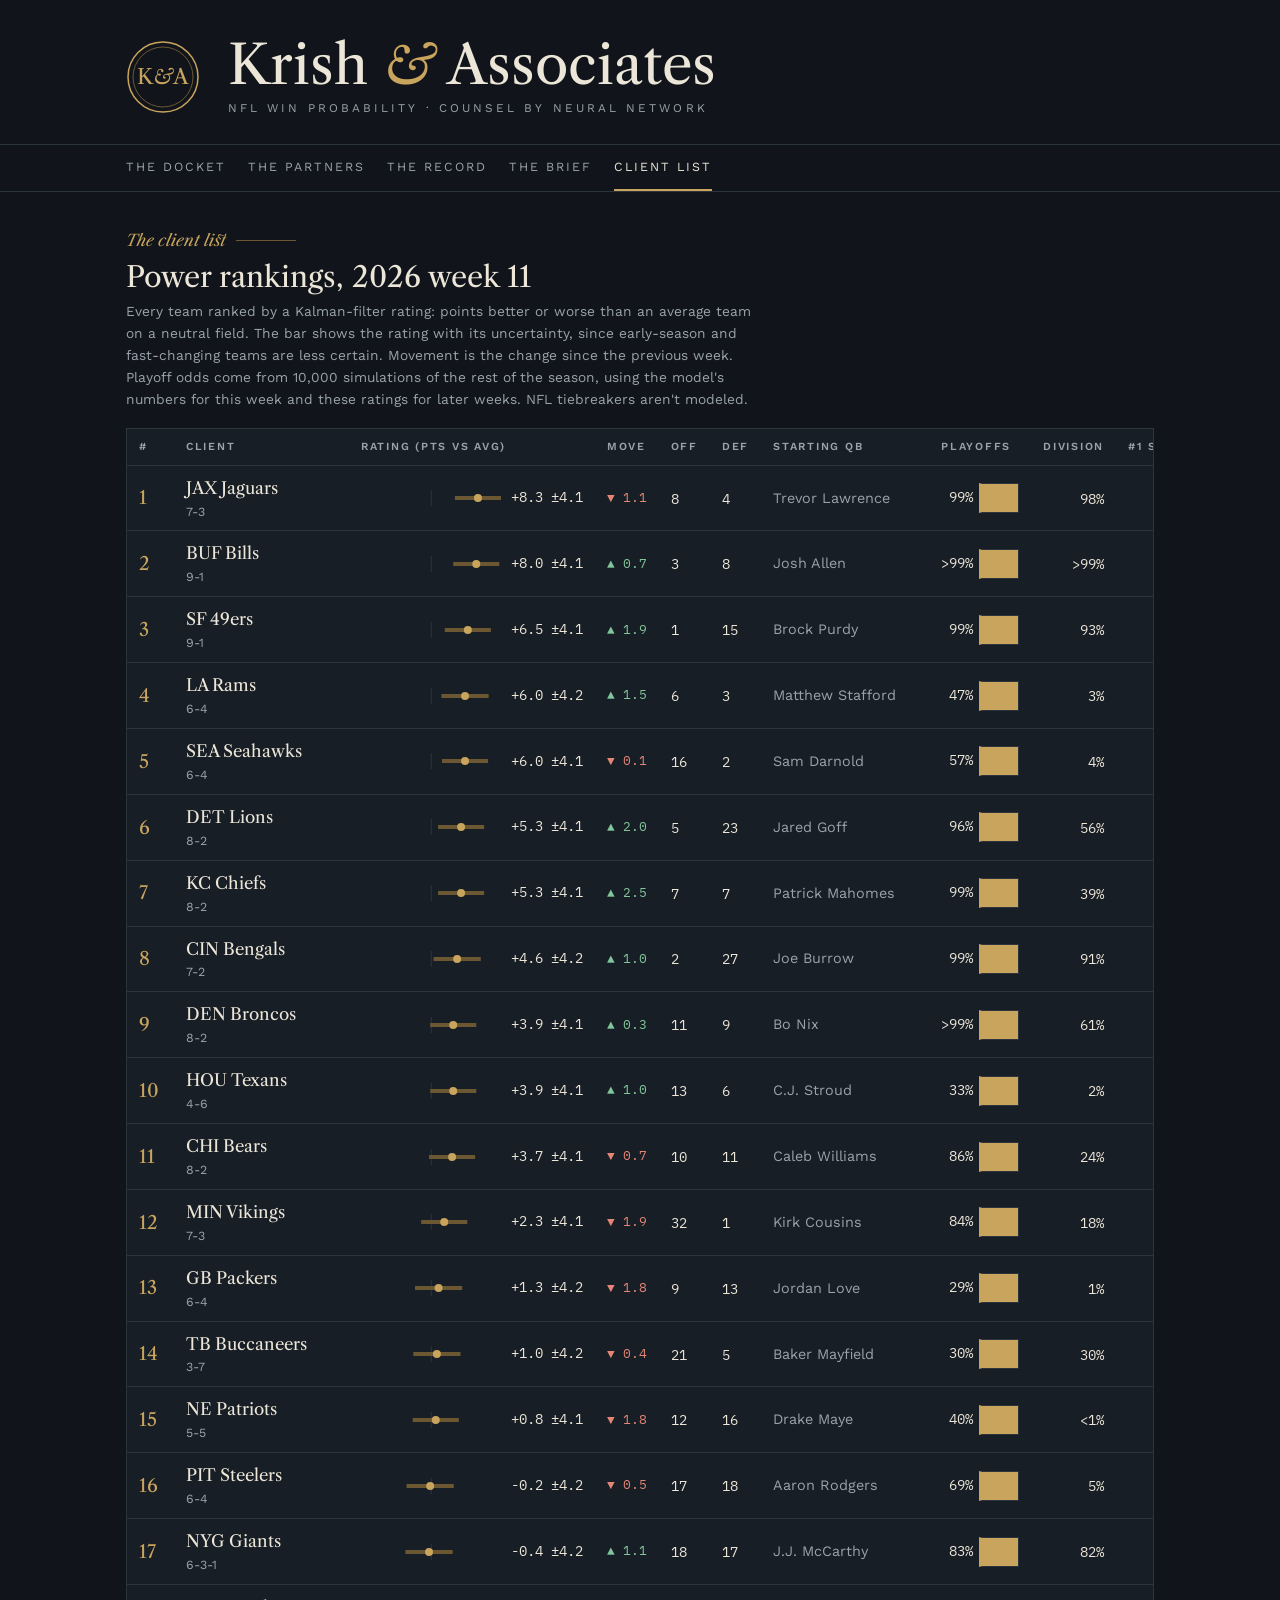
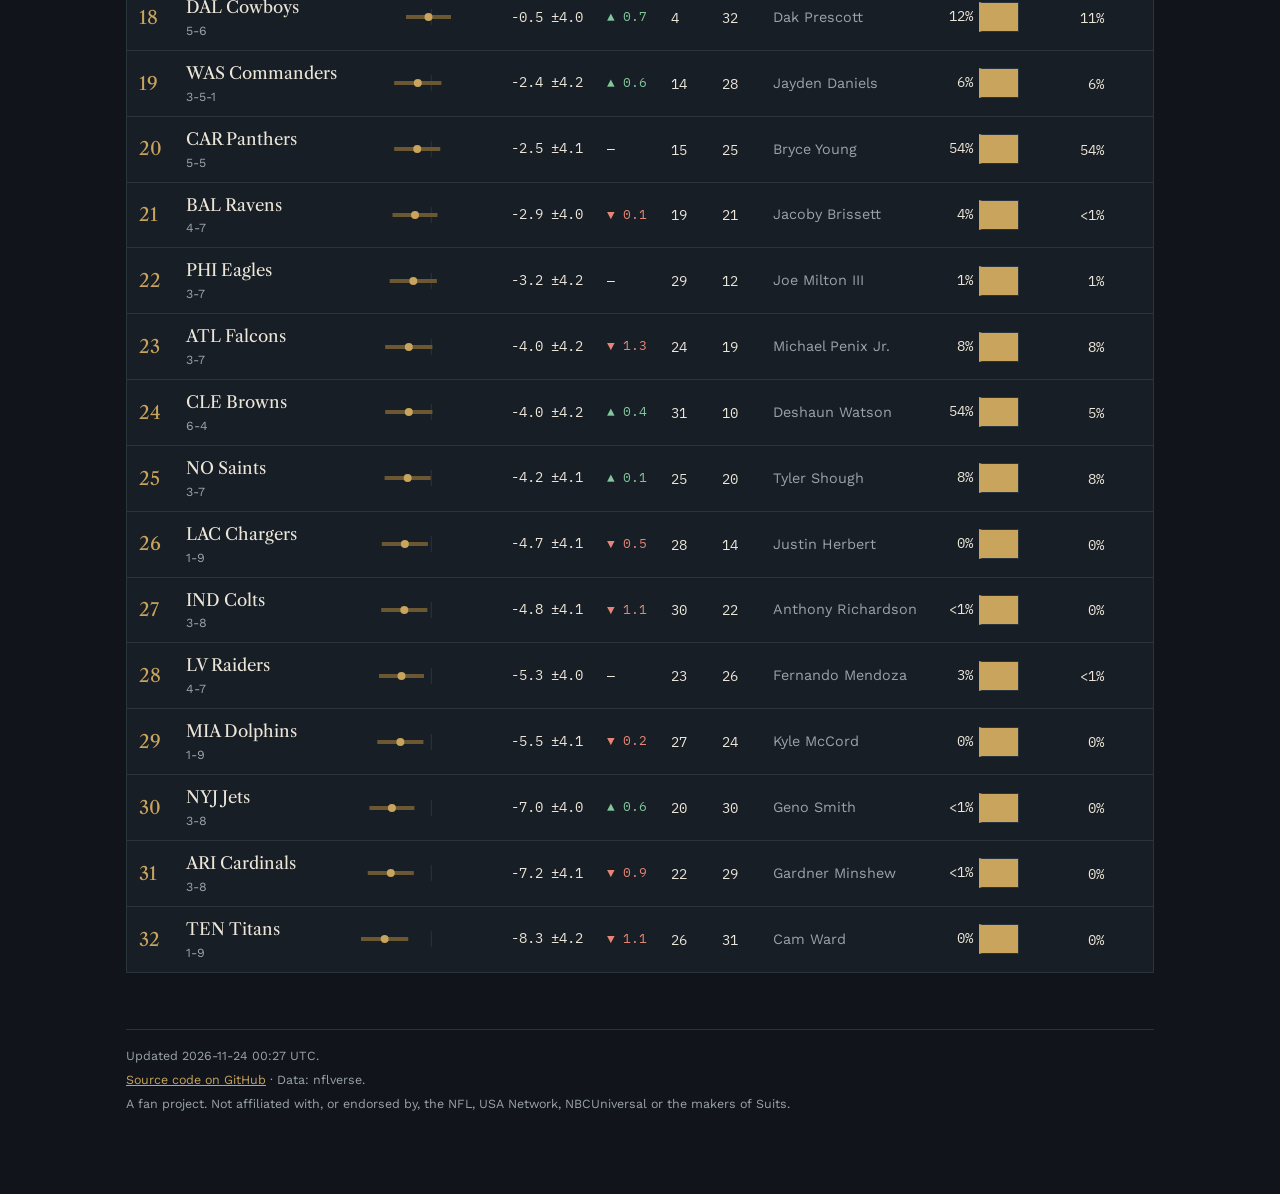
==== commit 11e11dd9: "Pre-kickoff refresh: 2026-11 Co-Authored-By: Claude Opus 5.5 <noreply@anthropic.com>" ====
--- a/docs/rankings.html
+++ b/docs/rankings.html
@@ -71,7 +71,7 @@
   </footer>
 </main>
 <script>
-const DATA = {"season": 2026, "week": 11, "built": "2026-11-23 23:49 UTC", "teams": [{"team": "JAX", "name": "Jaguars", "record": "7-3", "rating": 8.3, "sd": 4.1, "move": -1.1, "qb": "Trevor Lawrence", "playoff": 0.9931, "division_title": 0.9751, "top_seed": 0.0651, "proj_wins": 12.1, "off_rank": 8, "def_rank": 4, "rank": 1}, {"team": "BUF", "name": "Bills", "record": "9-1", "rating": 8.0, "sd": 4.1, "move": 0.7, "qb": "Josh Allen", "playoff": 0.9996, "division_title": 0.9967, "top_seed": 0.5495, "proj_wins": 13.8, "off_rank": 2, "def_rank": 8, "rank": 2}, {"team": "SF", "name": "49ers", "record": "9-1", "rating": 6.5, "sd": 4.1, "move": 1.9, "qb": "Brock Purdy", "playoff": 0.994, "division_title": 0.9269, "top_seed": 0.631, "proj_wins": 13.6, "off_rank": 1, "def_rank": 15, "rank": 3}, {"team": "LA", "name": "Rams", "record": "6-4", "rating": 6.0, "sd": 4.2, "move": 1.5, "qb": "Matthew Stafford", "playoff": 0.4741, "division_title": 0.0289, "top_seed": 0.0058, "proj_wins": 10.0, "off_rank": 7, "def_rank": 3, "rank": 4}, {"team": "SEA", "name": "Seahawks", "record": "6-4", "rating": 6.0, "sd": 4.1, "move": -0.1, "qb": "Sam Darnold", "playoff": 0.5666, "division_title": 0.0442, "top_seed": 0.0092, "proj_wins": 10.2, "off_rank": 16, "def_rank": 2, "rank": 5}, {"team": "DET", "name": "Lions", "record": "8-2", "rating": 5.3, "sd": 4.1, "move": 2.0, "qb": "Jared Goff", "playoff": 0.9605, "division_title": 0.5587, "top_seed": 0.2181, "proj_wins": 12.4, "off_rank": 5, "def_rank": 23, "rank": 6}, {"team": "KC", "name": "Chiefs", "record": "8-2", "rating": 5.3, "sd": 4.1, "move": 2.5, "qb": "Patrick Mahomes", "playoff": 0.9883, "division_title": 0.3857, "top_seed": 0.0836, "proj_wins": 12.0, "off_rank": 6, "def_rank": 7, "rank": 7}, {"team": "CIN", "name": "Bengals", "record": "7-2", "rating": 4.6, "sd": 4.2, "move": 1.0, "qb": "Joe Burrow", "playoff": 0.9911, "division_title": 0.9052, "top_seed": 0.1438, "proj_wins": 12.5, "off_rank": 3, "def_rank": 27, "rank": 8}, {"team": "DEN", "name": "Broncos", "record": "8-2", "rating": 3.9, "sd": 4.1, "move": 0.3, "qb": "Bo Nix", "playoff": 0.996, "division_title": 0.6142, "top_seed": 0.1569, "proj_wins": 12.5, "off_rank": 11, "def_rank": 9, "rank": 9}, {"team": "HOU", "name": "Texans", "record": "4-6", "rating": 3.9, "sd": 4.1, "move": 1.0, "qb": "C.J. Stroud", "playoff": 0.3298, "division_title": 0.0249, "top_seed": 0.0, "proj_wins": 8.3, "off_rank": 13, "def_rank": 6, "rank": 10}, {"team": "CHI", "name": "Bears", "record": "8-2", "rating": 3.7, "sd": 4.1, "move": -0.7, "qb": "Caleb Williams", "playoff": 0.859, "division_title": 0.2445, "top_seed": 0.0746, "proj_wins": 11.5, "off_rank": 10, "def_rank": 13, "rank": 11}, {"team": "MIN", "name": "Vikings", "record": "7-3", "rating": 2.3, "sd": 4.1, "move": -1.9, "qb": "Kirk Cousins", "playoff": 0.8378, "division_title": 0.1833, "top_seed": 0.0533, "proj_wins": 11.2, "off_rank": 32, "def_rank": 1, "rank": 12}, {"team": "GB", "name": "Packers", "record": "6-4", "rating": 1.3, "sd": 4.2, "move": -1.8, "qb": "Jordan Love", "playoff": 0.2857, "division_title": 0.0135, "top_seed": 0.0021, "proj_wins": 9.3, "off_rank": 9, "def_rank": 11, "rank": 13}, {"team": "TB", "name": "Buccaneers", "record": "3-7", "rating": 1.0, "sd": 4.2, "move": -0.4, "qb": "Baker Mayfield", "playoff": 0.3028, "division_title": 0.3019, "top_seed": 0.0, "proj_wins": 7.2, "off_rank": 21, "def_rank": 5, "rank": 14}, {"team": "NE", "name": "Patriots", "record": "5-5", "rating": 0.8, "sd": 4.1, "move": -1.8, "qb": "Drake Maye", "playoff": 0.4017, "division_title": 0.0033, "top_seed": 0.0001, "proj_wins": 8.6, "off_rank": 12, "def_rank": 17, "rank": 15}, {"team": "PIT", "name": "Steelers", "record": "6-4", "rating": -0.2, "sd": 4.2, "move": -0.5, "qb": "Aaron Rodgers", "playoff": 0.6899, "division_title": 0.049, "top_seed": 0.0008, "proj_wins": 9.5, "off_rank": 18, "def_rank": 19, "rank": 16}, {"team": "NYG", "name": "Giants", "record": "6-3-1", "rating": -0.4, "sd": 4.2, "move": 1.1, "qb": "J.J. McCarthy", "playoff": 0.8261, "division_title": 0.8205, "top_seed": 0.0059, "proj_wins": 9.8, "off_rank": 17, "def_rank": 16, "rank": 17}, {"team": "DAL", "name": "Cowboys", "record": "5-6", "rating": -0.5, "sd": 4.0, "move": 0.7, "qb": "Dak Prescott", "playoff": 0.1209, "division_title": 0.1112, "top_seed": 0.0, "proj_wins": 7.6, "off_rank": 4, "def_rank": 32, "rank": 18}, {"team": "WAS", "name": "Commanders", "record": "3-5-1", "rating": -2.4, "sd": 4.2, "move": 0.6, "qb": "Jayden Daniels", "playoff": 0.0618, "division_title": 0.0569, "top_seed": 0.0, "proj_wins": 7.0, "off_rank": 14, "def_rank": 28, "rank": 19}, {"team": "CAR", "name": "Panthers", "record": "5-5", "rating": -2.5, "sd": 4.1, "move": 0.0, "qb": "Bryce Young", "playoff": 0.5432, "division_title": 0.5425, "top_seed": 0.0, "proj_wins": 7.9, "off_rank": 15, "def_rank": 25, "rank": 20}, {"team": "BAL", "name": "Ravens", "record": "4-7", "rating": -2.9, "sd": 4.0, "move": -0.1, "qb": "Jacoby Brissett", "playoff": 0.0358, "division_title": 0.0004, "top_seed": 0.0, "proj_wins": 6.4, "off_rank": 19, "def_rank": 21, "rank": 21}, {"team": "PHI", "name": "Eagles", "record": "3-7", "rating": -3.2, "sd": 4.2, "move": 0.0, "qb": "Joe Milton III", "playoff": 0.0118, "division_title": 0.0114, "top_seed": 0.0, "proj_wins": 5.8, "off_rank": 28, "def_rank": 12, "rank": 22}, {"team": "ATL", "name": "Falcons", "record": "3-7", "rating": -4.0, "sd": 4.2, "move": -1.3, "qb": "Michael Penix Jr.", "playoff": 0.0762, "division_title": 0.0762, "top_seed": 0.0, "proj_wins": 5.8, "off_rank": 24, "def_rank": 18, "rank": 23}, {"team": "CLE", "name": "Browns", "record": "6-4", "rating": -4.0, "sd": 4.2, "move": 0.4, "qb": "Deshaun Watson", "playoff": 0.5367, "division_title": 0.0454, "top_seed": 0.0002, "proj_wins": 9.0, "off_rank": 31, "def_rank": 10, "rank": 24}, {"team": "NO", "name": "Saints", "record": "3-7", "rating": -4.2, "sd": 4.1, "move": 0.1, "qb": "Tyler Shough", "playoff": 0.0794, "division_title": 0.0794, "top_seed": 0.0, "proj_wins": 5.9, "off_rank": 25, "def_rank": 20, "rank": 25}, {"team": "LAC", "name": "Chargers", "record": "1-9", "rating": -4.7, "sd": 4.1, "move": -0.5, "qb": "Justin Herbert", "playoff": 0.0, "division_title": 0.0, "top_seed": 0.0, "proj_wins": 3.4, "off_rank": 29, "def_rank": 14, "rank": 26}, {"team": "IND", "name": "Colts", "record": "3-8", "rating": -4.8, "sd": 4.1, "move": -1.1, "qb": "Anthony Richardson", "playoff": 0.0027, "division_title": 0.0, "top_seed": 0.0, "proj_wins": 5.3, "off_rank": 30, "def_rank": 22, "rank": 27}, {"team": "LV", "name": "Raiders", "record": "4-7", "rating": -5.3, "sd": 4.0, "move": -0.0, "qb": "Fernando Mendoza", "playoff": 0.0346, "division_title": 0.0001, "top_seed": 0.0, "proj_wins": 6.6, "off_rank": 23, "def_rank": 26, "rank": 28}, {"team": "MIA", "name": "Dolphins", "record": "1-9", "rating": -5.5, "sd": 4.1, "move": -0.2, "qb": "Kyle McCord", "playoff": 0.0, "division_title": 0.0, "top_seed": 0.0, "proj_wins": 3.5, "off_rank": 27, "def_rank": 24, "rank": 29}, {"team": "NYJ", "name": "Jets", "record": "3-8", "rating": -7.0, "sd": 4.0, "move": 0.6, "qb": "Geno Smith", "playoff": 0.0007, "division_title": 0.0, "top_seed": 0.0, "proj_wins": 4.9, "off_rank": 20, "def_rank": 30, "rank": 30}, {"team": "ARI", "name": "Cardinals", "record": "3-8", "rating": -7.2, "sd": 4.1, "move": -0.9, "qb": "Gardner Minshew", "playoff": 0.0001, "division_title": 0.0, "top_seed": 0.0, "proj_wins": 5.5, "off_rank": 22, "def_rank": 29, "rank": 31}, {"team": "TEN", "name": "Titans", "record": "1-9", "rating": -8.3, "sd": 4.2, "move": -1.1, "qb": "Cam Ward", "playoff": 0.0, "division_title": 0.0, "top_seed": 0.0, "proj_wins": 3.0, "off_rank": 26, "def_rank": 31, "rank": 32}]};
+const DATA = {"season": 2026, "week": 11, "built": "2026-11-24 00:27 UTC", "teams": [{"team": "JAX", "name": "Jaguars", "record": "7-3", "rating": 8.3, "sd": 4.1, "move": -1.1, "qb": "Trevor Lawrence", "playoff": 0.9931, "division_title": 0.9751, "top_seed": 0.0651, "proj_wins": 12.1, "off_rank": 8, "def_rank": 4, "rank": 1}, {"team": "BUF", "name": "Bills", "record": "9-1", "rating": 8.0, "sd": 4.1, "move": 0.7, "qb": "Josh Allen", "playoff": 0.9996, "division_title": 0.9967, "top_seed": 0.5493, "proj_wins": 13.8, "off_rank": 3, "def_rank": 8, "rank": 2}, {"team": "SF", "name": "49ers", "record": "9-1", "rating": 6.5, "sd": 4.1, "move": 1.9, "qb": "Brock Purdy", "playoff": 0.994, "division_title": 0.9269, "top_seed": 0.631, "proj_wins": 13.6, "off_rank": 1, "def_rank": 15, "rank": 3}, {"team": "LA", "name": "Rams", "record": "6-4", "rating": 6.0, "sd": 4.2, "move": 1.5, "qb": "Matthew Stafford", "playoff": 0.4741, "division_title": 0.0289, "top_seed": 0.0058, "proj_wins": 10.0, "off_rank": 6, "def_rank": 3, "rank": 4}, {"team": "SEA", "name": "Seahawks", "record": "6-4", "rating": 6.0, "sd": 4.1, "move": -0.1, "qb": "Sam Darnold", "playoff": 0.5666, "division_title": 0.0442, "top_seed": 0.0092, "proj_wins": 10.2, "off_rank": 16, "def_rank": 2, "rank": 5}, {"team": "DET", "name": "Lions", "record": "8-2", "rating": 5.3, "sd": 4.1, "move": 2.0, "qb": "Jared Goff", "playoff": 0.9605, "division_title": 0.5587, "top_seed": 0.2181, "proj_wins": 12.4, "off_rank": 5, "def_rank": 23, "rank": 6}, {"team": "KC", "name": "Chiefs", "record": "8-2", "rating": 5.3, "sd": 4.1, "move": 2.5, "qb": "Patrick Mahomes", "playoff": 0.9883, "division_title": 0.3857, "top_seed": 0.0834, "proj_wins": 12.0, "off_rank": 7, "def_rank": 7, "rank": 7}, {"team": "CIN", "name": "Bengals", "record": "7-2", "rating": 4.6, "sd": 4.2, "move": 1.0, "qb": "Joe Burrow", "playoff": 0.9913, "division_title": 0.9055, "top_seed": 0.1442, "proj_wins": 12.5, "off_rank": 2, "def_rank": 27, "rank": 8}, {"team": "DEN", "name": "Broncos", "record": "8-2", "rating": 3.9, "sd": 4.1, "move": 0.3, "qb": "Bo Nix", "playoff": 0.996, "division_title": 0.6142, "top_seed": 0.1569, "proj_wins": 12.5, "off_rank": 11, "def_rank": 9, "rank": 9}, {"team": "HOU", "name": "Texans", "record": "4-6", "rating": 3.9, "sd": 4.1, "move": 1.0, "qb": "C.J. Stroud", "playoff": 0.3298, "division_title": 0.0249, "top_seed": 0.0, "proj_wins": 8.3, "off_rank": 13, "def_rank": 6, "rank": 10}, {"team": "CHI", "name": "Bears", "record": "8-2", "rating": 3.7, "sd": 4.1, "move": -0.7, "qb": "Caleb Williams", "playoff": 0.8591, "division_title": 0.2445, "top_seed": 0.0746, "proj_wins": 11.5, "off_rank": 10, "def_rank": 11, "rank": 11}, {"team": "MIN", "name": "Vikings", "record": "7-3", "rating": 2.3, "sd": 4.1, "move": -1.9, "qb": "Kirk Cousins", "playoff": 0.8378, "division_title": 0.1833, "top_seed": 0.0533, "proj_wins": 11.2, "off_rank": 32, "def_rank": 1, "rank": 12}, {"team": "GB", "name": "Packers", "record": "6-4", "rating": 1.3, "sd": 4.2, "move": -1.8, "qb": "Jordan Love", "playoff": 0.2857, "division_title": 0.0135, "top_seed": 0.0021, "proj_wins": 9.3, "off_rank": 9, "def_rank": 13, "rank": 13}, {"team": "TB", "name": "Buccaneers", "record": "3-7", "rating": 1.0, "sd": 4.2, "move": -0.4, "qb": "Baker Mayfield", "playoff": 0.3028, "division_title": 0.3019, "top_seed": 0.0, "proj_wins": 7.2, "off_rank": 21, "def_rank": 5, "rank": 14}, {"team": "NE", "name": "Patriots", "record": "5-5", "rating": 0.8, "sd": 4.1, "move": -1.8, "qb": "Drake Maye", "playoff": 0.4016, "division_title": 0.0033, "top_seed": 0.0001, "proj_wins": 8.6, "off_rank": 12, "def_rank": 16, "rank": 15}, {"team": "PIT", "name": "Steelers", "record": "6-4", "rating": -0.2, "sd": 4.2, "move": -0.5, "qb": "Aaron Rodgers", "playoff": 0.6899, "division_title": 0.0487, "top_seed": 0.0008, "proj_wins": 9.5, "off_rank": 17, "def_rank": 18, "rank": 16}, {"team": "NYG", "name": "Giants", "record": "6-3-1", "rating": -0.4, "sd": 4.2, "move": 1.1, "qb": "J.J. McCarthy", "playoff": 0.8263, "division_title": 0.8207, "top_seed": 0.0059, "proj_wins": 9.8, "off_rank": 18, "def_rank": 17, "rank": 17}, {"team": "DAL", "name": "Cowboys", "record": "5-6", "rating": -0.5, "sd": 4.0, "move": 0.7, "qb": "Dak Prescott", "playoff": 0.1209, "division_title": 0.1112, "top_seed": 0.0, "proj_wins": 7.6, "off_rank": 4, "def_rank": 32, "rank": 18}, {"team": "WAS", "name": "Commanders", "record": "3-5-1", "rating": -2.4, "sd": 4.2, "move": 0.6, "qb": "Jayden Daniels", "playoff": 0.0614, "division_title": 0.0566, "top_seed": 0.0, "proj_wins": 7.0, "off_rank": 14, "def_rank": 28, "rank": 19}, {"team": "CAR", "name": "Panthers", "record": "5-5", "rating": -2.5, "sd": 4.1, "move": 0.0, "qb": "Bryce Young", "playoff": 0.5432, "division_title": 0.5425, "top_seed": 0.0, "proj_wins": 7.9, "off_rank": 15, "def_rank": 25, "rank": 20}, {"team": "BAL", "name": "Ravens", "record": "4-7", "rating": -2.9, "sd": 4.0, "move": -0.1, "qb": "Jacoby Brissett", "playoff": 0.0358, "division_title": 0.0004, "top_seed": 0.0, "proj_wins": 6.4, "off_rank": 19, "def_rank": 21, "rank": 21}, {"team": "PHI", "name": "Eagles", "record": "3-7", "rating": -3.2, "sd": 4.2, "move": 0.0, "qb": "Joe Milton III", "playoff": 0.0119, "division_title": 0.0115, "top_seed": 0.0, "proj_wins": 5.8, "off_rank": 29, "def_rank": 12, "rank": 22}, {"team": "ATL", "name": "Falcons", "record": "3-7", "rating": -4.0, "sd": 4.2, "move": -1.3, "qb": "Michael Penix Jr.", "playoff": 0.0762, "division_title": 0.0762, "top_seed": 0.0, "proj_wins": 5.8, "off_rank": 24, "def_rank": 19, "rank": 23}, {"team": "CLE", "name": "Browns", "record": "6-4", "rating": -4.0, "sd": 4.2, "move": 0.4, "qb": "Deshaun Watson", "playoff": 0.5366, "division_title": 0.0454, "top_seed": 0.0002, "proj_wins": 9.0, "off_rank": 31, "def_rank": 10, "rank": 24}, {"team": "NO", "name": "Saints", "record": "3-7", "rating": -4.2, "sd": 4.1, "move": 0.1, "qb": "Tyler Shough", "playoff": 0.0794, "division_title": 0.0794, "top_seed": 0.0, "proj_wins": 5.9, "off_rank": 25, "def_rank": 20, "rank": 25}, {"team": "LAC", "name": "Chargers", "record": "1-9", "rating": -4.7, "sd": 4.1, "move": -0.5, "qb": "Justin Herbert", "playoff": 0.0, "division_title": 0.0, "top_seed": 0.0, "proj_wins": 3.4, "off_rank": 28, "def_rank": 14, "rank": 26}, {"team": "IND", "name": "Colts", "record": "3-8", "rating": -4.8, "sd": 4.1, "move": -1.1, "qb": "Anthony Richardson", "playoff": 0.0027, "division_title": 0.0, "top_seed": 0.0, "proj_wins": 5.3, "off_rank": 30, "def_rank": 22, "rank": 27}, {"team": "LV", "name": "Raiders", "record": "4-7", "rating": -5.3, "sd": 4.0, "move": -0.0, "qb": "Fernando Mendoza", "playoff": 0.0346, "division_title": 0.0001, "top_seed": 0.0, "proj_wins": 6.6, "off_rank": 23, "def_rank": 26, "rank": 28}, {"team": "MIA", "name": "Dolphins", "record": "1-9", "rating": -5.5, "sd": 4.1, "move": -0.2, "qb": "Kyle McCord", "playoff": 0.0, "division_title": 0.0, "top_seed": 0.0, "proj_wins": 3.5, "off_rank": 27, "def_rank": 24, "rank": 29}, {"team": "NYJ", "name": "Jets", "record": "3-8", "rating": -7.0, "sd": 4.0, "move": 0.6, "qb": "Geno Smith", "playoff": 0.0007, "division_title": 0.0, "top_seed": 0.0, "proj_wins": 4.9, "off_rank": 20, "def_rank": 30, "rank": 30}, {"team": "ARI", "name": "Cardinals", "record": "3-8", "rating": -7.2, "sd": 4.1, "move": -0.9, "qb": "Gardner Minshew", "playoff": 0.0001, "division_title": 0.0, "top_seed": 0.0, "proj_wins": 5.5, "off_rank": 22, "def_rank": 29, "rank": 31}, {"team": "TEN", "name": "Titans", "record": "1-9", "rating": -8.3, "sd": 4.2, "move": -1.1, "qb": "Cam Ward", "playoff": 0.0, "division_title": 0.0, "top_seed": 0.0, "proj_wins": 3.0, "off_rank": 26, "def_rank": 31, "rank": 32}]};
 const el = (t, cls, txt) => { const e = document.createElement(t); if (cls) e.className = cls; if (txt != null) e.textContent = txt; return e; };
 const NS = "http://www.w3.org/2000/svg";
 const sv = (t, a) => { const e = document.createElementNS(NS, t); for (const [k, v] of Object.entries(a)) e.setAttribute(k, v); return e; };
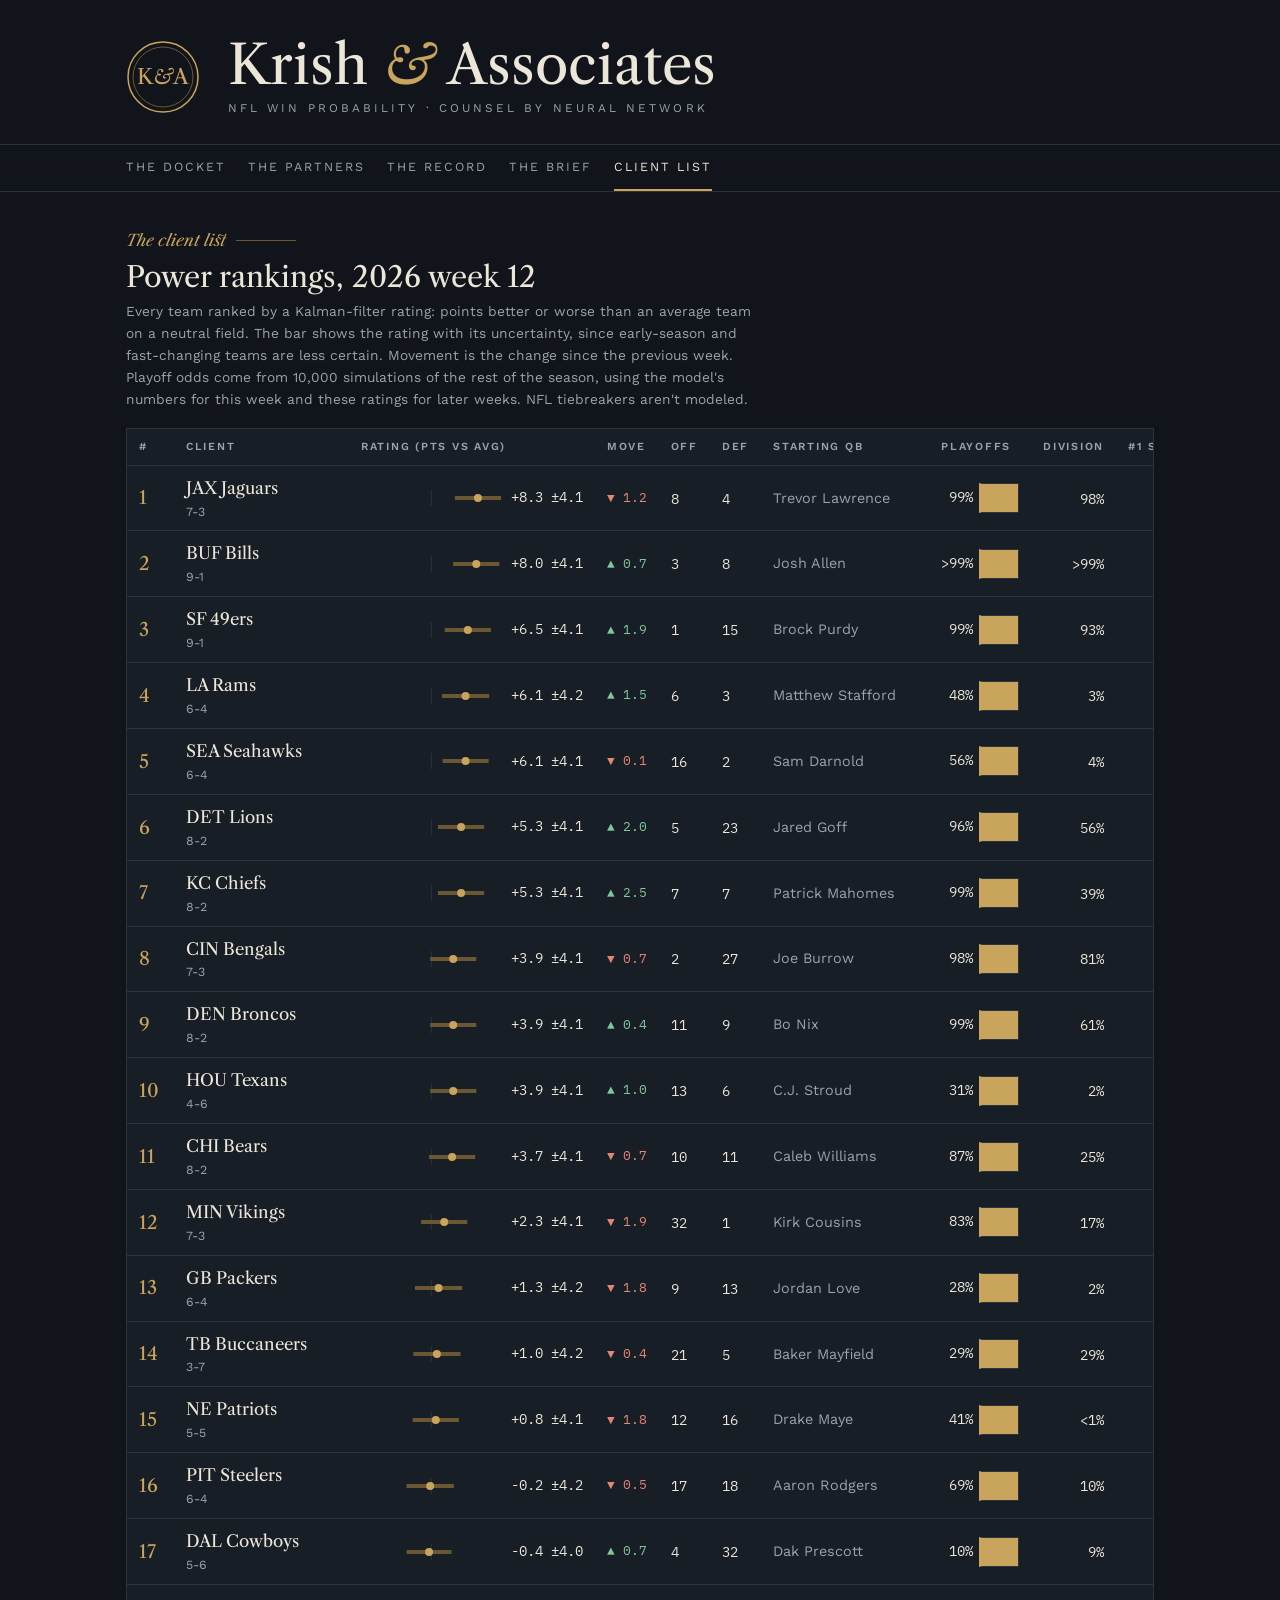
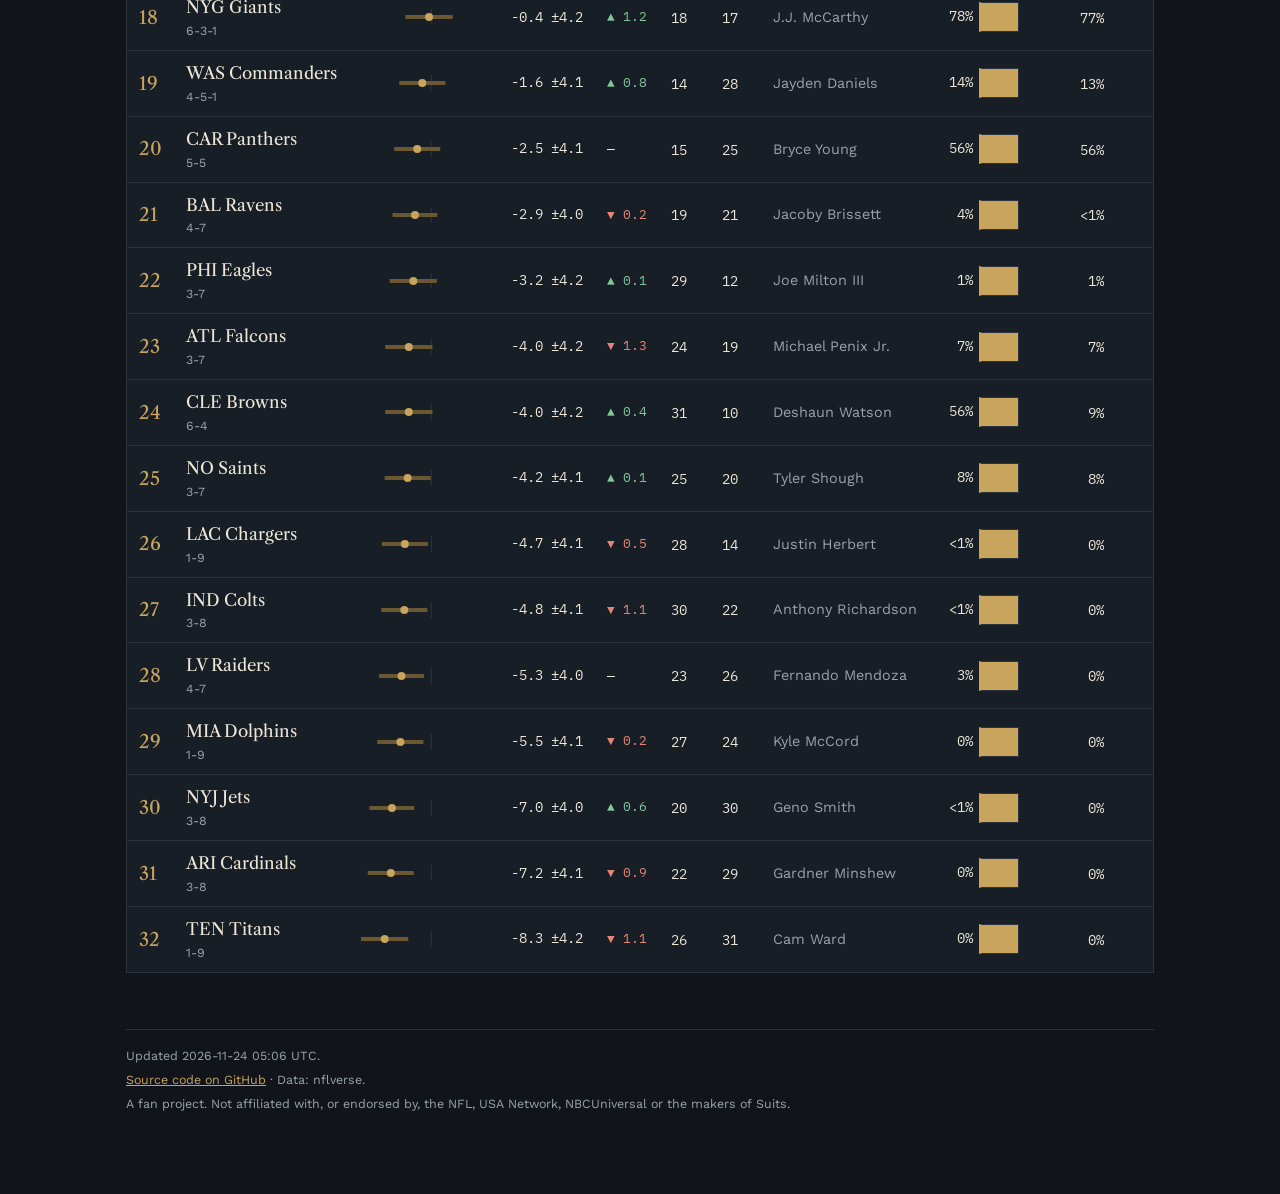
==== commit 7fe6d0f1: "Scores: 2026-12 Co-Authored-By: Claude Opus 5.5 <noreply@anthropic.com>" ====
--- a/docs/rankings.html
+++ b/docs/rankings.html
@@ -71,7 +71,7 @@
   </footer>
 </main>
 <script>
-const DATA = {"season": 2026, "week": 11, "built": "2026-11-24 00:27 UTC", "teams": [{"team": "JAX", "name": "Jaguars", "record": "7-3", "rating": 8.3, "sd": 4.1, "move": -1.1, "qb": "Trevor Lawrence", "playoff": 0.9931, "division_title": 0.9751, "top_seed": 0.0651, "proj_wins": 12.1, "off_rank": 8, "def_rank": 4, "rank": 1}, {"team": "BUF", "name": "Bills", "record": "9-1", "rating": 8.0, "sd": 4.1, "move": 0.7, "qb": "Josh Allen", "playoff": 0.9996, "division_title": 0.9967, "top_seed": 0.5493, "proj_wins": 13.8, "off_rank": 3, "def_rank": 8, "rank": 2}, {"team": "SF", "name": "49ers", "record": "9-1", "rating": 6.5, "sd": 4.1, "move": 1.9, "qb": "Brock Purdy", "playoff": 0.994, "division_title": 0.9269, "top_seed": 0.631, "proj_wins": 13.6, "off_rank": 1, "def_rank": 15, "rank": 3}, {"team": "LA", "name": "Rams", "record": "6-4", "rating": 6.0, "sd": 4.2, "move": 1.5, "qb": "Matthew Stafford", "playoff": 0.4741, "division_title": 0.0289, "top_seed": 0.0058, "proj_wins": 10.0, "off_rank": 6, "def_rank": 3, "rank": 4}, {"team": "SEA", "name": "Seahawks", "record": "6-4", "rating": 6.0, "sd": 4.1, "move": -0.1, "qb": "Sam Darnold", "playoff": 0.5666, "division_title": 0.0442, "top_seed": 0.0092, "proj_wins": 10.2, "off_rank": 16, "def_rank": 2, "rank": 5}, {"team": "DET", "name": "Lions", "record": "8-2", "rating": 5.3, "sd": 4.1, "move": 2.0, "qb": "Jared Goff", "playoff": 0.9605, "division_title": 0.5587, "top_seed": 0.2181, "proj_wins": 12.4, "off_rank": 5, "def_rank": 23, "rank": 6}, {"team": "KC", "name": "Chiefs", "record": "8-2", "rating": 5.3, "sd": 4.1, "move": 2.5, "qb": "Patrick Mahomes", "playoff": 0.9883, "division_title": 0.3857, "top_seed": 0.0834, "proj_wins": 12.0, "off_rank": 7, "def_rank": 7, "rank": 7}, {"team": "CIN", "name": "Bengals", "record": "7-2", "rating": 4.6, "sd": 4.2, "move": 1.0, "qb": "Joe Burrow", "playoff": 0.9913, "division_title": 0.9055, "top_seed": 0.1442, "proj_wins": 12.5, "off_rank": 2, "def_rank": 27, "rank": 8}, {"team": "DEN", "name": "Broncos", "record": "8-2", "rating": 3.9, "sd": 4.1, "move": 0.3, "qb": "Bo Nix", "playoff": 0.996, "division_title": 0.6142, "top_seed": 0.1569, "proj_wins": 12.5, "off_rank": 11, "def_rank": 9, "rank": 9}, {"team": "HOU", "name": "Texans", "record": "4-6", "rating": 3.9, "sd": 4.1, "move": 1.0, "qb": "C.J. Stroud", "playoff": 0.3298, "division_title": 0.0249, "top_seed": 0.0, "proj_wins": 8.3, "off_rank": 13, "def_rank": 6, "rank": 10}, {"team": "CHI", "name": "Bears", "record": "8-2", "rating": 3.7, "sd": 4.1, "move": -0.7, "qb": "Caleb Williams", "playoff": 0.8591, "division_title": 0.2445, "top_seed": 0.0746, "proj_wins": 11.5, "off_rank": 10, "def_rank": 11, "rank": 11}, {"team": "MIN", "name": "Vikings", "record": "7-3", "rating": 2.3, "sd": 4.1, "move": -1.9, "qb": "Kirk Cousins", "playoff": 0.8378, "division_title": 0.1833, "top_seed": 0.0533, "proj_wins": 11.2, "off_rank": 32, "def_rank": 1, "rank": 12}, {"team": "GB", "name": "Packers", "record": "6-4", "rating": 1.3, "sd": 4.2, "move": -1.8, "qb": "Jordan Love", "playoff": 0.2857, "division_title": 0.0135, "top_seed": 0.0021, "proj_wins": 9.3, "off_rank": 9, "def_rank": 13, "rank": 13}, {"team": "TB", "name": "Buccaneers", "record": "3-7", "rating": 1.0, "sd": 4.2, "move": -0.4, "qb": "Baker Mayfield", "playoff": 0.3028, "division_title": 0.3019, "top_seed": 0.0, "proj_wins": 7.2, "off_rank": 21, "def_rank": 5, "rank": 14}, {"team": "NE", "name": "Patriots", "record": "5-5", "rating": 0.8, "sd": 4.1, "move": -1.8, "qb": "Drake Maye", "playoff": 0.4016, "division_title": 0.0033, "top_seed": 0.0001, "proj_wins": 8.6, "off_rank": 12, "def_rank": 16, "rank": 15}, {"team": "PIT", "name": "Steelers", "record": "6-4", "rating": -0.2, "sd": 4.2, "move": -0.5, "qb": "Aaron Rodgers", "playoff": 0.6899, "division_title": 0.0487, "top_seed": 0.0008, "proj_wins": 9.5, "off_rank": 17, "def_rank": 18, "rank": 16}, {"team": "NYG", "name": "Giants", "record": "6-3-1", "rating": -0.4, "sd": 4.2, "move": 1.1, "qb": "J.J. McCarthy", "playoff": 0.8263, "division_title": 0.8207, "top_seed": 0.0059, "proj_wins": 9.8, "off_rank": 18, "def_rank": 17, "rank": 17}, {"team": "DAL", "name": "Cowboys", "record": "5-6", "rating": -0.5, "sd": 4.0, "move": 0.7, "qb": "Dak Prescott", "playoff": 0.1209, "division_title": 0.1112, "top_seed": 0.0, "proj_wins": 7.6, "off_rank": 4, "def_rank": 32, "rank": 18}, {"team": "WAS", "name": "Commanders", "record": "3-5-1", "rating": -2.4, "sd": 4.2, "move": 0.6, "qb": "Jayden Daniels", "playoff": 0.0614, "division_title": 0.0566, "top_seed": 0.0, "proj_wins": 7.0, "off_rank": 14, "def_rank": 28, "rank": 19}, {"team": "CAR", "name": "Panthers", "record": "5-5", "rating": -2.5, "sd": 4.1, "move": 0.0, "qb": "Bryce Young", "playoff": 0.5432, "division_title": 0.5425, "top_seed": 0.0, "proj_wins": 7.9, "off_rank": 15, "def_rank": 25, "rank": 20}, {"team": "BAL", "name": "Ravens", "record": "4-7", "rating": -2.9, "sd": 4.0, "move": -0.1, "qb": "Jacoby Brissett", "playoff": 0.0358, "division_title": 0.0004, "top_seed": 0.0, "proj_wins": 6.4, "off_rank": 19, "def_rank": 21, "rank": 21}, {"team": "PHI", "name": "Eagles", "record": "3-7", "rating": -3.2, "sd": 4.2, "move": 0.0, "qb": "Joe Milton III", "playoff": 0.0119, "division_title": 0.0115, "top_seed": 0.0, "proj_wins": 5.8, "off_rank": 29, "def_rank": 12, "rank": 22}, {"team": "ATL", "name": "Falcons", "record": "3-7", "rating": -4.0, "sd": 4.2, "move": -1.3, "qb": "Michael Penix Jr.", "playoff": 0.0762, "division_title": 0.0762, "top_seed": 0.0, "proj_wins": 5.8, "off_rank": 24, "def_rank": 19, "rank": 23}, {"team": "CLE", "name": "Browns", "record": "6-4", "rating": -4.0, "sd": 4.2, "move": 0.4, "qb": "Deshaun Watson", "playoff": 0.5366, "division_title": 0.0454, "top_seed": 0.0002, "proj_wins": 9.0, "off_rank": 31, "def_rank": 10, "rank": 24}, {"team": "NO", "name": "Saints", "record": "3-7", "rating": -4.2, "sd": 4.1, "move": 0.1, "qb": "Tyler Shough", "playoff": 0.0794, "division_title": 0.0794, "top_seed": 0.0, "proj_wins": 5.9, "off_rank": 25, "def_rank": 20, "rank": 25}, {"team": "LAC", "name": "Chargers", "record": "1-9", "rating": -4.7, "sd": 4.1, "move": -0.5, "qb": "Justin Herbert", "playoff": 0.0, "division_title": 0.0, "top_seed": 0.0, "proj_wins": 3.4, "off_rank": 28, "def_rank": 14, "rank": 26}, {"team": "IND", "name": "Colts", "record": "3-8", "rating": -4.8, "sd": 4.1, "move": -1.1, "qb": "Anthony Richardson", "playoff": 0.0027, "division_title": 0.0, "top_seed": 0.0, "proj_wins": 5.3, "off_rank": 30, "def_rank": 22, "rank": 27}, {"team": "LV", "name": "Raiders", "record": "4-7", "rating": -5.3, "sd": 4.0, "move": -0.0, "qb": "Fernando Mendoza", "playoff": 0.0346, "division_title": 0.0001, "top_seed": 0.0, "proj_wins": 6.6, "off_rank": 23, "def_rank": 26, "rank": 28}, {"team": "MIA", "name": "Dolphins", "record": "1-9", "rating": -5.5, "sd": 4.1, "move": -0.2, "qb": "Kyle McCord", "playoff": 0.0, "division_title": 0.0, "top_seed": 0.0, "proj_wins": 3.5, "off_rank": 27, "def_rank": 24, "rank": 29}, {"team": "NYJ", "name": "Jets", "record": "3-8", "rating": -7.0, "sd": 4.0, "move": 0.6, "qb": "Geno Smith", "playoff": 0.0007, "division_title": 0.0, "top_seed": 0.0, "proj_wins": 4.9, "off_rank": 20, "def_rank": 30, "rank": 30}, {"team": "ARI", "name": "Cardinals", "record": "3-8", "rating": -7.2, "sd": 4.1, "move": -0.9, "qb": "Gardner Minshew", "playoff": 0.0001, "division_title": 0.0, "top_seed": 0.0, "proj_wins": 5.5, "off_rank": 22, "def_rank": 29, "rank": 31}, {"team": "TEN", "name": "Titans", "record": "1-9", "rating": -8.3, "sd": 4.2, "move": -1.1, "qb": "Cam Ward", "playoff": 0.0, "division_title": 0.0, "top_seed": 0.0, "proj_wins": 3.0, "off_rank": 26, "def_rank": 31, "rank": 32}]};
+const DATA = {"season": 2026, "week": 12, "built": "2026-11-24 05:06 UTC", "teams": [{"team": "JAX", "name": "Jaguars", "record": "7-3", "rating": 8.3, "sd": 4.1, "move": -1.2, "qb": "Trevor Lawrence", "playoff": 0.9939, "division_title": 0.978, "top_seed": 0.0725, "proj_wins": 12.1, "off_rank": 8, "def_rank": 4, "rank": 1}, {"team": "BUF", "name": "Bills", "record": "9-1", "rating": 8.0, "sd": 4.1, "move": 0.7, "qb": "Josh Allen", "playoff": 0.9999, "division_title": 0.9966, "top_seed": 0.6079, "proj_wins": 13.8, "off_rank": 3, "def_rank": 8, "rank": 2}, {"team": "SF", "name": "49ers", "record": "9-1", "rating": 6.5, "sd": 4.1, "move": 1.9, "qb": "Brock Purdy", "playoff": 0.9948, "division_title": 0.9283, "top_seed": 0.6295, "proj_wins": 13.6, "off_rank": 1, "def_rank": 15, "rank": 3}, {"team": "LA", "name": "Rams", "record": "6-4", "rating": 6.1, "sd": 4.2, "move": 1.5, "qb": "Matthew Stafford", "playoff": 0.4781, "division_title": 0.0283, "top_seed": 0.0063, "proj_wins": 10.0, "off_rank": 6, "def_rank": 3, "rank": 4}, {"team": "SEA", "name": "Seahawks", "record": "6-4", "rating": 6.1, "sd": 4.1, "move": -0.1, "qb": "Sam Darnold", "playoff": 0.5601, "division_title": 0.0434, "top_seed": 0.0109, "proj_wins": 10.2, "off_rank": 16, "def_rank": 2, "rank": 5}, {"team": "DET", "name": "Lions", "record": "8-2", "rating": 5.3, "sd": 4.1, "move": 2.0, "qb": "Jared Goff", "playoff": 0.961, "division_title": 0.5577, "top_seed": 0.2173, "proj_wins": 12.4, "off_rank": 5, "def_rank": 23, "rank": 6}, {"team": "KC", "name": "Chiefs", "record": "8-2", "rating": 5.3, "sd": 4.1, "move": 2.5, "qb": "Patrick Mahomes", "playoff": 0.9891, "division_title": 0.3927, "top_seed": 0.0957, "proj_wins": 12.0, "off_rank": 7, "def_rank": 7, "rank": 7}, {"team": "CIN", "name": "Bengals", "record": "7-3", "rating": 3.9, "sd": 4.1, "move": -0.7, "qb": "Joe Burrow", "playoff": 0.9754, "division_title": 0.8127, "top_seed": 0.0477, "proj_wins": 11.7, "off_rank": 2, "def_rank": 27, "rank": 8}, {"team": "DEN", "name": "Broncos", "record": "8-2", "rating": 3.9, "sd": 4.1, "move": 0.4, "qb": "Bo Nix", "playoff": 0.9948, "division_title": 0.6073, "top_seed": 0.175, "proj_wins": 12.5, "off_rank": 11, "def_rank": 9, "rank": 9}, {"team": "HOU", "name": "Texans", "record": "4-6", "rating": 3.9, "sd": 4.1, "move": 1.0, "qb": "C.J. Stroud", "playoff": 0.3127, "division_title": 0.022, "top_seed": 0.0, "proj_wins": 8.3, "off_rank": 13, "def_rank": 6, "rank": 10}, {"team": "CHI", "name": "Bears", "record": "8-2", "rating": 3.7, "sd": 4.1, "move": -0.7, "qb": "Caleb Williams", "playoff": 0.8662, "division_title": 0.2539, "top_seed": 0.0822, "proj_wins": 11.5, "off_rank": 10, "def_rank": 11, "rank": 11}, {"team": "MIN", "name": "Vikings", "record": "7-3", "rating": 2.3, "sd": 4.1, "move": -1.9, "qb": "Kirk Cousins", "playoff": 0.8299, "division_title": 0.1728, "top_seed": 0.0481, "proj_wins": 11.2, "off_rank": 32, "def_rank": 1, "rank": 12}, {"team": "GB", "name": "Packers", "record": "6-4", "rating": 1.3, "sd": 4.2, "move": -1.8, "qb": "Jordan Love", "playoff": 0.2768, "division_title": 0.0156, "top_seed": 0.0015, "proj_wins": 9.3, "off_rank": 9, "def_rank": 13, "rank": 13}, {"team": "TB", "name": "Buccaneers", "record": "3-7", "rating": 1.0, "sd": 4.2, "move": -0.4, "qb": "Baker Mayfield", "playoff": 0.294, "division_title": 0.293, "top_seed": 0.0, "proj_wins": 7.2, "off_rank": 21, "def_rank": 5, "rank": 14}, {"team": "NE", "name": "Patriots", "record": "5-5", "rating": 0.8, "sd": 4.1, "move": -1.8, "qb": "Drake Maye", "playoff": 0.4113, "division_title": 0.0034, "top_seed": 0.0003, "proj_wins": 8.6, "off_rank": 12, "def_rank": 16, "rank": 15}, {"team": "PIT", "name": "Steelers", "record": "6-4", "rating": -0.2, "sd": 4.2, "move": -0.5, "qb": "Aaron Rodgers", "playoff": 0.6887, "division_title": 0.0975, "top_seed": 0.0008, "proj_wins": 9.5, "off_rank": 17, "def_rank": 18, "rank": 16}, {"team": "DAL", "name": "Cowboys", "record": "5-6", "rating": -0.4, "sd": 4.0, "move": 0.7, "qb": "Dak Prescott", "playoff": 0.0964, "division_title": 0.0874, "top_seed": 0.0, "proj_wins": 7.5, "off_rank": 4, "def_rank": 32, "rank": 17}, {"team": "NYG", "name": "Giants", "record": "6-3-1", "rating": -0.4, "sd": 4.2, "move": 1.2, "qb": "J.J. McCarthy", "playoff": 0.7845, "division_title": 0.7742, "top_seed": 0.0042, "proj_wins": 9.7, "off_rank": 18, "def_rank": 17, "rank": 18}, {"team": "WAS", "name": "Commanders", "record": "4-5-1", "rating": -1.6, "sd": 4.1, "move": 0.8, "qb": "Jayden Daniels", "playoff": 0.1435, "division_title": 0.132, "top_seed": 0.0, "proj_wins": 7.8, "off_rank": 14, "def_rank": 28, "rank": 19}, {"team": "CAR", "name": "Panthers", "record": "5-5", "rating": -2.5, "sd": 4.1, "move": 0.0, "qb": "Bryce Young", "playoff": 0.5597, "division_title": 0.5592, "top_seed": 0.0, "proj_wins": 8.0, "off_rank": 15, "def_rank": 25, "rank": 20}, {"team": "BAL", "name": "Ravens", "record": "4-7", "rating": -2.9, "sd": 4.0, "move": -0.2, "qb": "Jacoby Brissett", "playoff": 0.0406, "division_title": 0.0012, "top_seed": 0.0, "proj_wins": 6.4, "off_rank": 19, "def_rank": 21, "rank": 21}, {"team": "PHI", "name": "Eagles", "record": "3-7", "rating": -3.2, "sd": 4.2, "move": 0.1, "qb": "Joe Milton III", "playoff": 0.0071, "division_title": 0.0064, "top_seed": 0.0, "proj_wins": 5.8, "off_rank": 29, "def_rank": 12, "rank": 22}, {"team": "ATL", "name": "Falcons", "record": "3-7", "rating": -4.0, "sd": 4.2, "move": -1.3, "qb": "Michael Penix Jr.", "playoff": 0.0714, "division_title": 0.0713, "top_seed": 0.0, "proj_wins": 5.8, "off_rank": 24, "def_rank": 19, "rank": 23}, {"team": "CLE", "name": "Browns", "record": "6-4", "rating": -4.0, "sd": 4.2, "move": 0.4, "qb": "Deshaun Watson", "playoff": 0.5591, "division_title": 0.0886, "top_seed": 0.0001, "proj_wins": 9.1, "off_rank": 31, "def_rank": 10, "rank": 24}, {"team": "NO", "name": "Saints", "record": "3-7", "rating": -4.2, "sd": 4.1, "move": 0.1, "qb": "Tyler Shough", "playoff": 0.0765, "division_title": 0.0765, "top_seed": 0.0, "proj_wins": 5.8, "off_rank": 25, "def_rank": 20, "rank": 25}, {"team": "LAC", "name": "Chargers", "record": "1-9", "rating": -4.7, "sd": 4.1, "move": -0.5, "qb": "Justin Herbert", "playoff": 0.0001, "division_title": 0.0, "top_seed": 0.0, "proj_wins": 3.4, "off_rank": 28, "def_rank": 14, "rank": 26}, {"team": "IND", "name": "Colts", "record": "3-8", "rating": -4.8, "sd": 4.1, "move": -1.1, "qb": "Anthony Richardson", "playoff": 0.0028, "division_title": 0.0, "top_seed": 0.0, "proj_wins": 5.4, "off_rank": 30, "def_rank": 22, "rank": 27}, {"team": "LV", "name": "Raiders", "record": "4-7", "rating": -5.3, "sd": 4.0, "move": -0.0, "qb": "Fernando Mendoza", "playoff": 0.0304, "division_title": 0.0, "top_seed": 0.0, "proj_wins": 6.6, "off_rank": 23, "def_rank": 26, "rank": 28}, {"team": "MIA", "name": "Dolphins", "record": "1-9", "rating": -5.5, "sd": 4.1, "move": -0.2, "qb": "Kyle McCord", "playoff": 0.0, "division_title": 0.0, "top_seed": 0.0, "proj_wins": 3.4, "off_rank": 27, "def_rank": 24, "rank": 29}, {"team": "NYJ", "name": "Jets", "record": "3-8", "rating": -7.0, "sd": 4.0, "move": 0.6, "qb": "Geno Smith", "playoff": 0.0012, "division_title": 0.0, "top_seed": 0.0, "proj_wins": 4.9, "off_rank": 20, "def_rank": 30, "rank": 30}, {"team": "ARI", "name": "Cardinals", "record": "3-8", "rating": -7.2, "sd": 4.1, "move": -0.9, "qb": "Gardner Minshew", "playoff": 0.0, "division_title": 0.0, "top_seed": 0.0, "proj_wins": 5.5, "off_rank": 22, "def_rank": 29, "rank": 31}, {"team": "TEN", "name": "Titans", "record": "1-9", "rating": -8.3, "sd": 4.2, "move": -1.1, "qb": "Cam Ward", "playoff": 0.0, "division_title": 0.0, "top_seed": 0.0, "proj_wins": 3.0, "off_rank": 26, "def_rank": 31, "rank": 32}]};
 const el = (t, cls, txt) => { const e = document.createElement(t); if (cls) e.className = cls; if (txt != null) e.textContent = txt; return e; };
 const NS = "http://www.w3.org/2000/svg";
 const sv = (t, a) => { const e = document.createElementNS(NS, t); for (const [k, v] of Object.entries(a)) e.setAttribute(k, v); return e; };
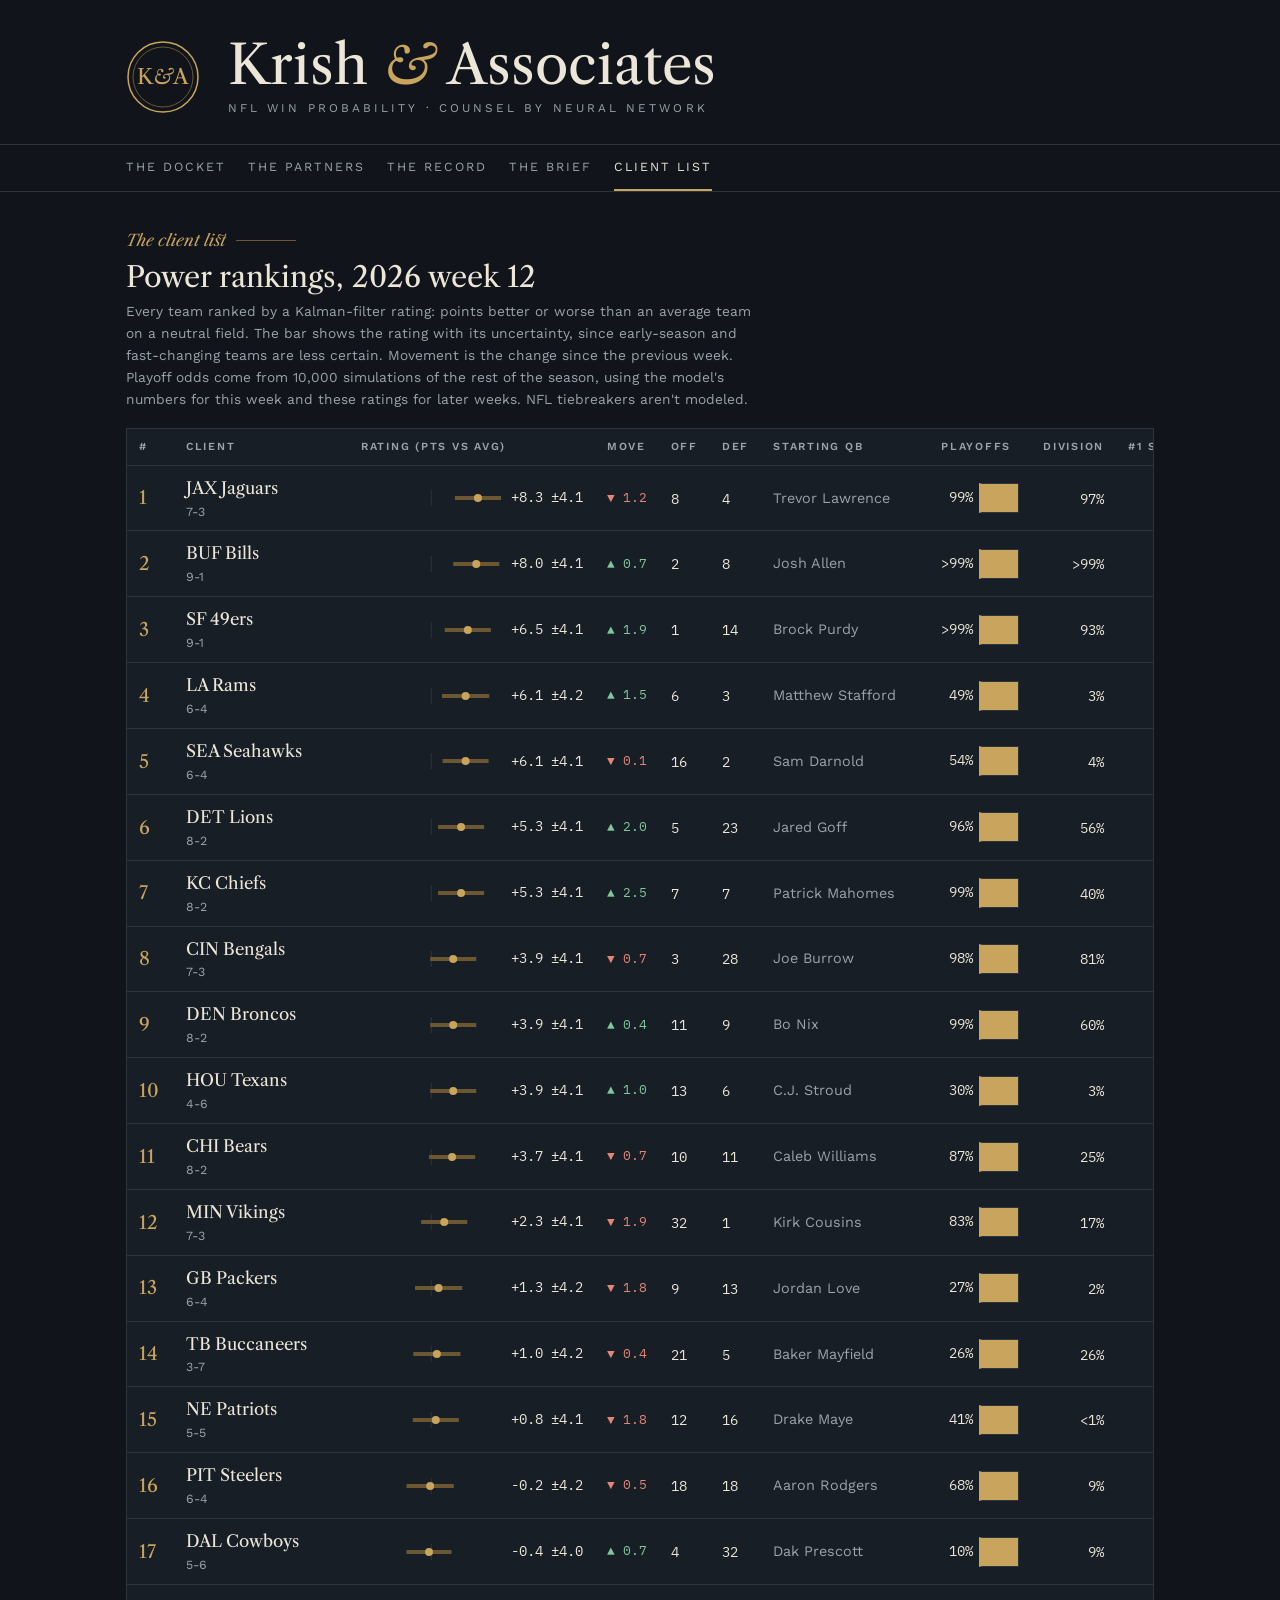
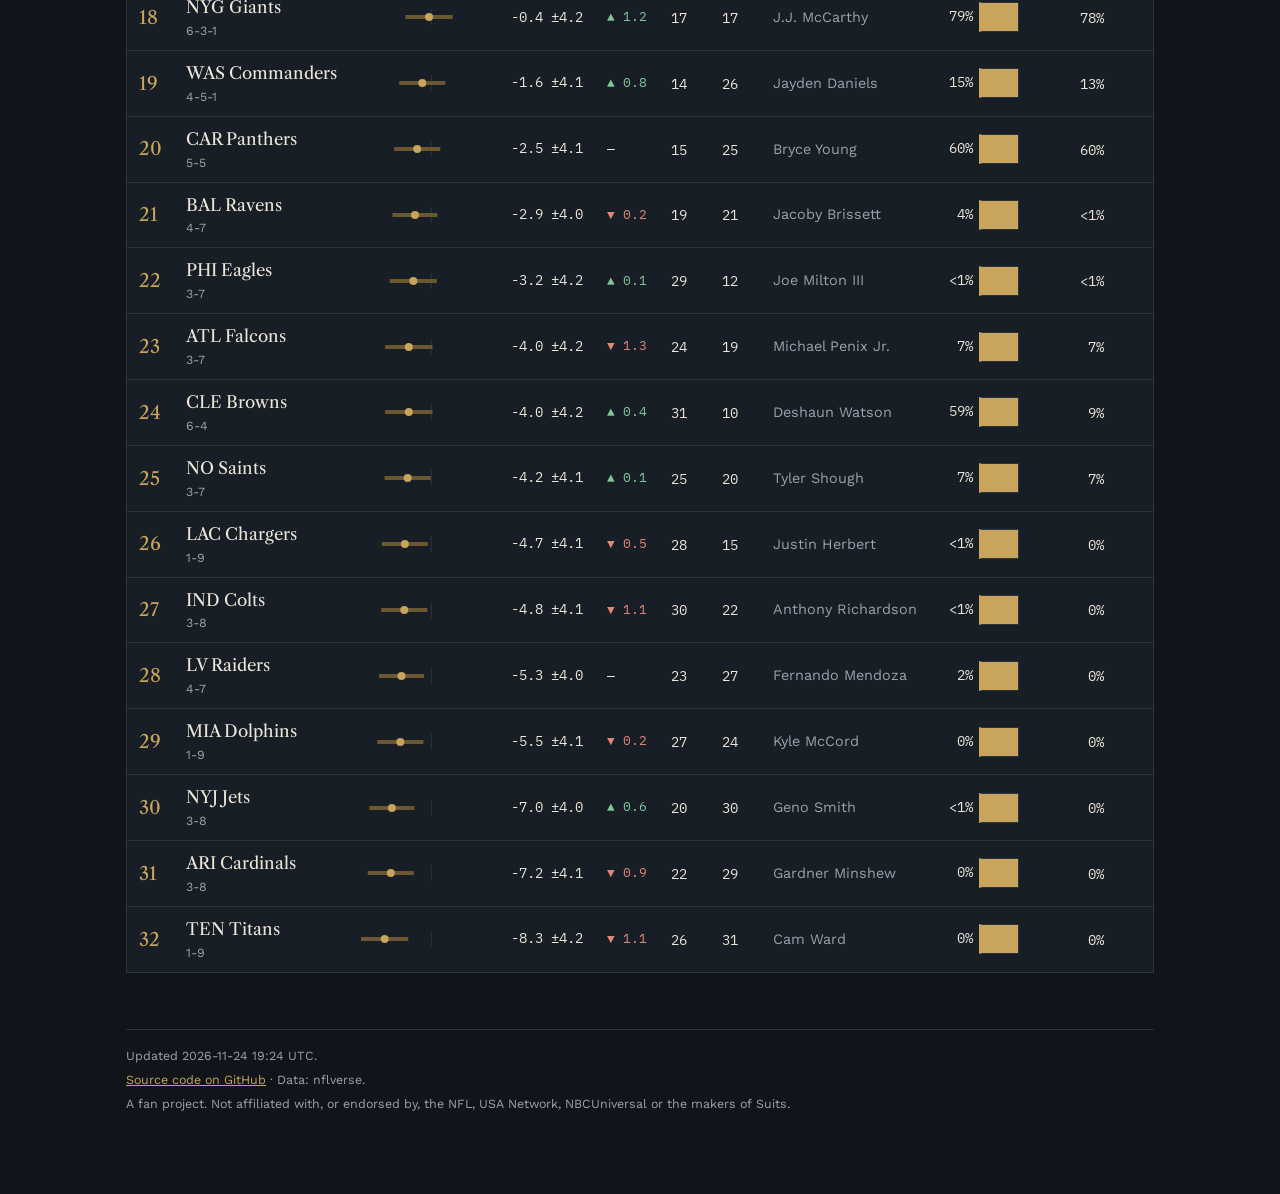
==== commit 760ff7d6: "Weekly refresh: 2026-12 Co-Authored-By: Claude Opus 5.5 <noreply@anthropic.com>" ====
--- a/docs/rankings.html
+++ b/docs/rankings.html
@@ -71,7 +71,7 @@
   </footer>
 </main>
 <script>
-const DATA = {"season": 2026, "week": 12, "built": "2026-11-24 05:06 UTC", "teams": [{"team": "JAX", "name": "Jaguars", "record": "7-3", "rating": 8.3, "sd": 4.1, "move": -1.2, "qb": "Trevor Lawrence", "playoff": 0.9939, "division_title": 0.978, "top_seed": 0.0725, "proj_wins": 12.1, "off_rank": 8, "def_rank": 4, "rank": 1}, {"team": "BUF", "name": "Bills", "record": "9-1", "rating": 8.0, "sd": 4.1, "move": 0.7, "qb": "Josh Allen", "playoff": 0.9999, "division_title": 0.9966, "top_seed": 0.6079, "proj_wins": 13.8, "off_rank": 3, "def_rank": 8, "rank": 2}, {"team": "SF", "name": "49ers", "record": "9-1", "rating": 6.5, "sd": 4.1, "move": 1.9, "qb": "Brock Purdy", "playoff": 0.9948, "division_title": 0.9283, "top_seed": 0.6295, "proj_wins": 13.6, "off_rank": 1, "def_rank": 15, "rank": 3}, {"team": "LA", "name": "Rams", "record": "6-4", "rating": 6.1, "sd": 4.2, "move": 1.5, "qb": "Matthew Stafford", "playoff": 0.4781, "division_title": 0.0283, "top_seed": 0.0063, "proj_wins": 10.0, "off_rank": 6, "def_rank": 3, "rank": 4}, {"team": "SEA", "name": "Seahawks", "record": "6-4", "rating": 6.1, "sd": 4.1, "move": -0.1, "qb": "Sam Darnold", "playoff": 0.5601, "division_title": 0.0434, "top_seed": 0.0109, "proj_wins": 10.2, "off_rank": 16, "def_rank": 2, "rank": 5}, {"team": "DET", "name": "Lions", "record": "8-2", "rating": 5.3, "sd": 4.1, "move": 2.0, "qb": "Jared Goff", "playoff": 0.961, "division_title": 0.5577, "top_seed": 0.2173, "proj_wins": 12.4, "off_rank": 5, "def_rank": 23, "rank": 6}, {"team": "KC", "name": "Chiefs", "record": "8-2", "rating": 5.3, "sd": 4.1, "move": 2.5, "qb": "Patrick Mahomes", "playoff": 0.9891, "division_title": 0.3927, "top_seed": 0.0957, "proj_wins": 12.0, "off_rank": 7, "def_rank": 7, "rank": 7}, {"team": "CIN", "name": "Bengals", "record": "7-3", "rating": 3.9, "sd": 4.1, "move": -0.7, "qb": "Joe Burrow", "playoff": 0.9754, "division_title": 0.8127, "top_seed": 0.0477, "proj_wins": 11.7, "off_rank": 2, "def_rank": 27, "rank": 8}, {"team": "DEN", "name": "Broncos", "record": "8-2", "rating": 3.9, "sd": 4.1, "move": 0.4, "qb": "Bo Nix", "playoff": 0.9948, "division_title": 0.6073, "top_seed": 0.175, "proj_wins": 12.5, "off_rank": 11, "def_rank": 9, "rank": 9}, {"team": "HOU", "name": "Texans", "record": "4-6", "rating": 3.9, "sd": 4.1, "move": 1.0, "qb": "C.J. Stroud", "playoff": 0.3127, "division_title": 0.022, "top_seed": 0.0, "proj_wins": 8.3, "off_rank": 13, "def_rank": 6, "rank": 10}, {"team": "CHI", "name": "Bears", "record": "8-2", "rating": 3.7, "sd": 4.1, "move": -0.7, "qb": "Caleb Williams", "playoff": 0.8662, "division_title": 0.2539, "top_seed": 0.0822, "proj_wins": 11.5, "off_rank": 10, "def_rank": 11, "rank": 11}, {"team": "MIN", "name": "Vikings", "record": "7-3", "rating": 2.3, "sd": 4.1, "move": -1.9, "qb": "Kirk Cousins", "playoff": 0.8299, "division_title": 0.1728, "top_seed": 0.0481, "proj_wins": 11.2, "off_rank": 32, "def_rank": 1, "rank": 12}, {"team": "GB", "name": "Packers", "record": "6-4", "rating": 1.3, "sd": 4.2, "move": -1.8, "qb": "Jordan Love", "playoff": 0.2768, "division_title": 0.0156, "top_seed": 0.0015, "proj_wins": 9.3, "off_rank": 9, "def_rank": 13, "rank": 13}, {"team": "TB", "name": "Buccaneers", "record": "3-7", "rating": 1.0, "sd": 4.2, "move": -0.4, "qb": "Baker Mayfield", "playoff": 0.294, "division_title": 0.293, "top_seed": 0.0, "proj_wins": 7.2, "off_rank": 21, "def_rank": 5, "rank": 14}, {"team": "NE", "name": "Patriots", "record": "5-5", "rating": 0.8, "sd": 4.1, "move": -1.8, "qb": "Drake Maye", "playoff": 0.4113, "division_title": 0.0034, "top_seed": 0.0003, "proj_wins": 8.6, "off_rank": 12, "def_rank": 16, "rank": 15}, {"team": "PIT", "name": "Steelers", "record": "6-4", "rating": -0.2, "sd": 4.2, "move": -0.5, "qb": "Aaron Rodgers", "playoff": 0.6887, "division_title": 0.0975, "top_seed": 0.0008, "proj_wins": 9.5, "off_rank": 17, "def_rank": 18, "rank": 16}, {"team": "DAL", "name": "Cowboys", "record": "5-6", "rating": -0.4, "sd": 4.0, "move": 0.7, "qb": "Dak Prescott", "playoff": 0.0964, "division_title": 0.0874, "top_seed": 0.0, "proj_wins": 7.5, "off_rank": 4, "def_rank": 32, "rank": 17}, {"team": "NYG", "name": "Giants", "record": "6-3-1", "rating": -0.4, "sd": 4.2, "move": 1.2, "qb": "J.J. McCarthy", "playoff": 0.7845, "division_title": 0.7742, "top_seed": 0.0042, "proj_wins": 9.7, "off_rank": 18, "def_rank": 17, "rank": 18}, {"team": "WAS", "name": "Commanders", "record": "4-5-1", "rating": -1.6, "sd": 4.1, "move": 0.8, "qb": "Jayden Daniels", "playoff": 0.1435, "division_title": 0.132, "top_seed": 0.0, "proj_wins": 7.8, "off_rank": 14, "def_rank": 28, "rank": 19}, {"team": "CAR", "name": "Panthers", "record": "5-5", "rating": -2.5, "sd": 4.1, "move": 0.0, "qb": "Bryce Young", "playoff": 0.5597, "division_title": 0.5592, "top_seed": 0.0, "proj_wins": 8.0, "off_rank": 15, "def_rank": 25, "rank": 20}, {"team": "BAL", "name": "Ravens", "record": "4-7", "rating": -2.9, "sd": 4.0, "move": -0.2, "qb": "Jacoby Brissett", "playoff": 0.0406, "division_title": 0.0012, "top_seed": 0.0, "proj_wins": 6.4, "off_rank": 19, "def_rank": 21, "rank": 21}, {"team": "PHI", "name": "Eagles", "record": "3-7", "rating": -3.2, "sd": 4.2, "move": 0.1, "qb": "Joe Milton III", "playoff": 0.0071, "division_title": 0.0064, "top_seed": 0.0, "proj_wins": 5.8, "off_rank": 29, "def_rank": 12, "rank": 22}, {"team": "ATL", "name": "Falcons", "record": "3-7", "rating": -4.0, "sd": 4.2, "move": -1.3, "qb": "Michael Penix Jr.", "playoff": 0.0714, "division_title": 0.0713, "top_seed": 0.0, "proj_wins": 5.8, "off_rank": 24, "def_rank": 19, "rank": 23}, {"team": "CLE", "name": "Browns", "record": "6-4", "rating": -4.0, "sd": 4.2, "move": 0.4, "qb": "Deshaun Watson", "playoff": 0.5591, "division_title": 0.0886, "top_seed": 0.0001, "proj_wins": 9.1, "off_rank": 31, "def_rank": 10, "rank": 24}, {"team": "NO", "name": "Saints", "record": "3-7", "rating": -4.2, "sd": 4.1, "move": 0.1, "qb": "Tyler Shough", "playoff": 0.0765, "division_title": 0.0765, "top_seed": 0.0, "proj_wins": 5.8, "off_rank": 25, "def_rank": 20, "rank": 25}, {"team": "LAC", "name": "Chargers", "record": "1-9", "rating": -4.7, "sd": 4.1, "move": -0.5, "qb": "Justin Herbert", "playoff": 0.0001, "division_title": 0.0, "top_seed": 0.0, "proj_wins": 3.4, "off_rank": 28, "def_rank": 14, "rank": 26}, {"team": "IND", "name": "Colts", "record": "3-8", "rating": -4.8, "sd": 4.1, "move": -1.1, "qb": "Anthony Richardson", "playoff": 0.0028, "division_title": 0.0, "top_seed": 0.0, "proj_wins": 5.4, "off_rank": 30, "def_rank": 22, "rank": 27}, {"team": "LV", "name": "Raiders", "record": "4-7", "rating": -5.3, "sd": 4.0, "move": -0.0, "qb": "Fernando Mendoza", "playoff": 0.0304, "division_title": 0.0, "top_seed": 0.0, "proj_wins": 6.6, "off_rank": 23, "def_rank": 26, "rank": 28}, {"team": "MIA", "name": "Dolphins", "record": "1-9", "rating": -5.5, "sd": 4.1, "move": -0.2, "qb": "Kyle McCord", "playoff": 0.0, "division_title": 0.0, "top_seed": 0.0, "proj_wins": 3.4, "off_rank": 27, "def_rank": 24, "rank": 29}, {"team": "NYJ", "name": "Jets", "record": "3-8", "rating": -7.0, "sd": 4.0, "move": 0.6, "qb": "Geno Smith", "playoff": 0.0012, "division_title": 0.0, "top_seed": 0.0, "proj_wins": 4.9, "off_rank": 20, "def_rank": 30, "rank": 30}, {"team": "ARI", "name": "Cardinals", "record": "3-8", "rating": -7.2, "sd": 4.1, "move": -0.9, "qb": "Gardner Minshew", "playoff": 0.0, "division_title": 0.0, "top_seed": 0.0, "proj_wins": 5.5, "off_rank": 22, "def_rank": 29, "rank": 31}, {"team": "TEN", "name": "Titans", "record": "1-9", "rating": -8.3, "sd": 4.2, "move": -1.1, "qb": "Cam Ward", "playoff": 0.0, "division_title": 0.0, "top_seed": 0.0, "proj_wins": 3.0, "off_rank": 26, "def_rank": 31, "rank": 32}]};
+const DATA = {"season": 2026, "week": 12, "built": "2026-11-24 19:24 UTC", "teams": [{"team": "JAX", "name": "Jaguars", "record": "7-3", "rating": 8.3, "sd": 4.1, "move": -1.2, "qb": "Trevor Lawrence", "playoff": 0.9926, "division_title": 0.9748, "top_seed": 0.0679, "proj_wins": 12.0, "off_rank": 8, "def_rank": 4, "rank": 1}, {"team": "BUF", "name": "Bills", "record": "9-1", "rating": 8.0, "sd": 4.1, "move": 0.7, "qb": "Josh Allen", "playoff": 0.9999, "division_title": 0.9961, "top_seed": 0.601, "proj_wins": 13.8, "off_rank": 2, "def_rank": 8, "rank": 2}, {"team": "SF", "name": "49ers", "record": "9-1", "rating": 6.5, "sd": 4.1, "move": 1.9, "qb": "Brock Purdy", "playoff": 0.9953, "division_title": 0.9345, "top_seed": 0.6464, "proj_wins": 13.6, "off_rank": 1, "def_rank": 14, "rank": 3}, {"team": "LA", "name": "Rams", "record": "6-4", "rating": 6.1, "sd": 4.2, "move": 1.5, "qb": "Matthew Stafford", "playoff": 0.493, "division_title": 0.0276, "top_seed": 0.0062, "proj_wins": 10.0, "off_rank": 6, "def_rank": 3, "rank": 4}, {"team": "SEA", "name": "Seahawks", "record": "6-4", "rating": 6.1, "sd": 4.1, "move": -0.1, "qb": "Sam Darnold", "playoff": 0.5427, "division_title": 0.0379, "top_seed": 0.01, "proj_wins": 10.2, "off_rank": 16, "def_rank": 2, "rank": 5}, {"team": "DET", "name": "Lions", "record": "8-2", "rating": 5.3, "sd": 4.1, "move": 2.0, "qb": "Jared Goff", "playoff": 0.962, "division_title": 0.5628, "top_seed": 0.2095, "proj_wins": 12.4, "off_rank": 5, "def_rank": 23, "rank": 6}, {"team": "KC", "name": "Chiefs", "record": "8-2", "rating": 5.3, "sd": 4.1, "move": 2.5, "qb": "Patrick Mahomes", "playoff": 0.9891, "division_title": 0.3995, "top_seed": 0.1028, "proj_wins": 12.0, "off_rank": 7, "def_rank": 7, "rank": 7}, {"team": "CIN", "name": "Bengals", "record": "7-3", "rating": 3.9, "sd": 4.1, "move": -0.7, "qb": "Joe Burrow", "playoff": 0.9761, "division_title": 0.8118, "top_seed": 0.0498, "proj_wins": 11.7, "off_rank": 3, "def_rank": 28, "rank": 8}, {"team": "DEN", "name": "Broncos", "record": "8-2", "rating": 3.9, "sd": 4.1, "move": 0.4, "qb": "Bo Nix", "playoff": 0.9947, "division_title": 0.6005, "top_seed": 0.1771, "proj_wins": 12.5, "off_rank": 11, "def_rank": 9, "rank": 9}, {"team": "HOU", "name": "Texans", "record": "4-6", "rating": 3.9, "sd": 4.1, "move": 1.0, "qb": "C.J. Stroud", "playoff": 0.3036, "division_title": 0.0252, "top_seed": 0.0, "proj_wins": 8.3, "off_rank": 13, "def_rank": 6, "rank": 10}, {"team": "CHI", "name": "Bears", "record": "8-2", "rating": 3.7, "sd": 4.1, "move": -0.7, "qb": "Caleb Williams", "playoff": 0.8686, "division_title": 0.2542, "top_seed": 0.078, "proj_wins": 11.5, "off_rank": 10, "def_rank": 11, "rank": 11}, {"team": "MIN", "name": "Vikings", "record": "7-3", "rating": 2.3, "sd": 4.1, "move": -1.9, "qb": "Kirk Cousins", "playoff": 0.8252, "division_title": 0.1679, "top_seed": 0.0441, "proj_wins": 11.2, "off_rank": 32, "def_rank": 1, "rank": 12}, {"team": "GB", "name": "Packers", "record": "6-4", "rating": 1.3, "sd": 4.2, "move": -1.8, "qb": "Jordan Love", "playoff": 0.2714, "division_title": 0.0151, "top_seed": 0.0014, "proj_wins": 9.3, "off_rank": 9, "def_rank": 13, "rank": 13}, {"team": "TB", "name": "Buccaneers", "record": "3-7", "rating": 1.0, "sd": 4.2, "move": -0.4, "qb": "Baker Mayfield", "playoff": 0.2607, "division_title": 0.2596, "top_seed": 0.0, "proj_wins": 7.1, "off_rank": 21, "def_rank": 5, "rank": 14}, {"team": "NE", "name": "Patriots", "record": "5-5", "rating": 0.8, "sd": 4.1, "move": -1.8, "qb": "Drake Maye", "playoff": 0.4064, "division_title": 0.0039, "top_seed": 0.0003, "proj_wins": 8.7, "off_rank": 12, "def_rank": 16, "rank": 15}, {"team": "PIT", "name": "Steelers", "record": "6-4", "rating": -0.2, "sd": 4.2, "move": -0.5, "qb": "Aaron Rodgers", "playoff": 0.6831, "division_title": 0.0933, "top_seed": 0.0009, "proj_wins": 9.5, "off_rank": 18, "def_rank": 18, "rank": 16}, {"team": "DAL", "name": "Cowboys", "record": "5-6", "rating": -0.4, "sd": 4.0, "move": 0.7, "qb": "Dak Prescott", "playoff": 0.102, "division_title": 0.0895, "top_seed": 0.0, "proj_wins": 7.7, "off_rank": 4, "def_rank": 32, "rank": 17}, {"team": "NYG", "name": "Giants", "record": "6-3-1", "rating": -0.4, "sd": 4.2, "move": 1.2, "qb": "J.J. McCarthy", "playoff": 0.7891, "division_title": 0.7769, "top_seed": 0.0044, "proj_wins": 9.9, "off_rank": 17, "def_rank": 17, "rank": 18}, {"team": "WAS", "name": "Commanders", "record": "4-5-1", "rating": -1.6, "sd": 4.1, "move": 0.8, "qb": "Jayden Daniels", "playoff": 0.1453, "division_title": 0.1303, "top_seed": 0.0, "proj_wins": 8.0, "off_rank": 14, "def_rank": 26, "rank": 19}, {"team": "CAR", "name": "Panthers", "record": "5-5", "rating": -2.5, "sd": 4.1, "move": 0.0, "qb": "Bryce Young", "playoff": 0.599, "division_title": 0.5986, "top_seed": 0.0, "proj_wins": 8.1, "off_rank": 15, "def_rank": 25, "rank": 20}, {"team": "BAL", "name": "Ravens", "record": "4-7", "rating": -2.9, "sd": 4.0, "move": -0.2, "qb": "Jacoby Brissett", "playoff": 0.0382, "division_title": 0.0009, "top_seed": 0.0, "proj_wins": 6.4, "off_rank": 19, "def_rank": 21, "rank": 21}, {"team": "PHI", "name": "Eagles", "record": "3-7", "rating": -3.2, "sd": 4.2, "move": 0.1, "qb": "Joe Milton III", "playoff": 0.0037, "division_title": 0.0033, "top_seed": 0.0, "proj_wins": 5.6, "off_rank": 29, "def_rank": 12, "rank": 22}, {"team": "ATL", "name": "Falcons", "record": "3-7", "rating": -4.0, "sd": 4.2, "move": -1.3, "qb": "Michael Penix Jr.", "playoff": 0.0705, "division_title": 0.0704, "top_seed": 0.0, "proj_wins": 5.8, "off_rank": 24, "def_rank": 19, "rank": 23}, {"team": "CLE", "name": "Browns", "record": "6-4", "rating": -4.0, "sd": 4.2, "move": 0.4, "qb": "Deshaun Watson", "playoff": 0.5899, "division_title": 0.094, "top_seed": 0.0002, "proj_wins": 9.2, "off_rank": 31, "def_rank": 10, "rank": 24}, {"team": "NO", "name": "Saints", "record": "3-7", "rating": -4.2, "sd": 4.1, "move": 0.1, "qb": "Tyler Shough", "playoff": 0.0715, "division_title": 0.0714, "top_seed": 0.0, "proj_wins": 5.8, "off_rank": 25, "def_rank": 20, "rank": 25}, {"team": "LAC", "name": "Chargers", "record": "1-9", "rating": -4.7, "sd": 4.1, "move": -0.5, "qb": "Justin Herbert", "playoff": 0.0001, "division_title": 0.0, "top_seed": 0.0, "proj_wins": 3.4, "off_rank": 28, "def_rank": 15, "rank": 26}, {"team": "IND", "name": "Colts", "record": "3-8", "rating": -4.8, "sd": 4.1, "move": -1.1, "qb": "Anthony Richardson", "playoff": 0.0022, "division_title": 0.0, "top_seed": 0.0, "proj_wins": 5.2, "off_rank": 30, "def_rank": 22, "rank": 27}, {"team": "LV", "name": "Raiders", "record": "4-7", "rating": -5.3, "sd": 4.0, "move": -0.0, "qb": "Fernando Mendoza", "playoff": 0.0228, "division_title": 0.0, "top_seed": 0.0, "proj_wins": 6.5, "off_rank": 23, "def_rank": 27, "rank": 28}, {"team": "MIA", "name": "Dolphins", "record": "1-9", "rating": -5.5, "sd": 4.1, "move": -0.2, "qb": "Kyle McCord", "playoff": 0.0, "division_title": 0.0, "top_seed": 0.0, "proj_wins": 3.2, "off_rank": 27, "def_rank": 24, "rank": 29}, {"team": "NYJ", "name": "Jets", "record": "3-8", "rating": -7.0, "sd": 4.0, "move": 0.6, "qb": "Geno Smith", "playoff": 0.0013, "division_title": 0.0, "top_seed": 0.0, "proj_wins": 5.2, "off_rank": 20, "def_rank": 30, "rank": 30}, {"team": "ARI", "name": "Cardinals", "record": "3-8", "rating": -7.2, "sd": 4.1, "move": -0.9, "qb": "Gardner Minshew", "playoff": 0.0, "division_title": 0.0, "top_seed": 0.0, "proj_wins": 5.3, "off_rank": 22, "def_rank": 29, "rank": 31}, {"team": "TEN", "name": "Titans", "record": "1-9", "rating": -8.3, "sd": 4.2, "move": -1.1, "qb": "Cam Ward", "playoff": 0.0, "division_title": 0.0, "top_seed": 0.0, "proj_wins": 3.0, "off_rank": 26, "def_rank": 31, "rank": 32}]};
 const el = (t, cls, txt) => { const e = document.createElement(t); if (cls) e.className = cls; if (txt != null) e.textContent = txt; return e; };
 const NS = "http://www.w3.org/2000/svg";
 const sv = (t, a) => { const e = document.createElementNS(NS, t); for (const [k, v] of Object.entries(a)) e.setAttribute(k, v); return e; };
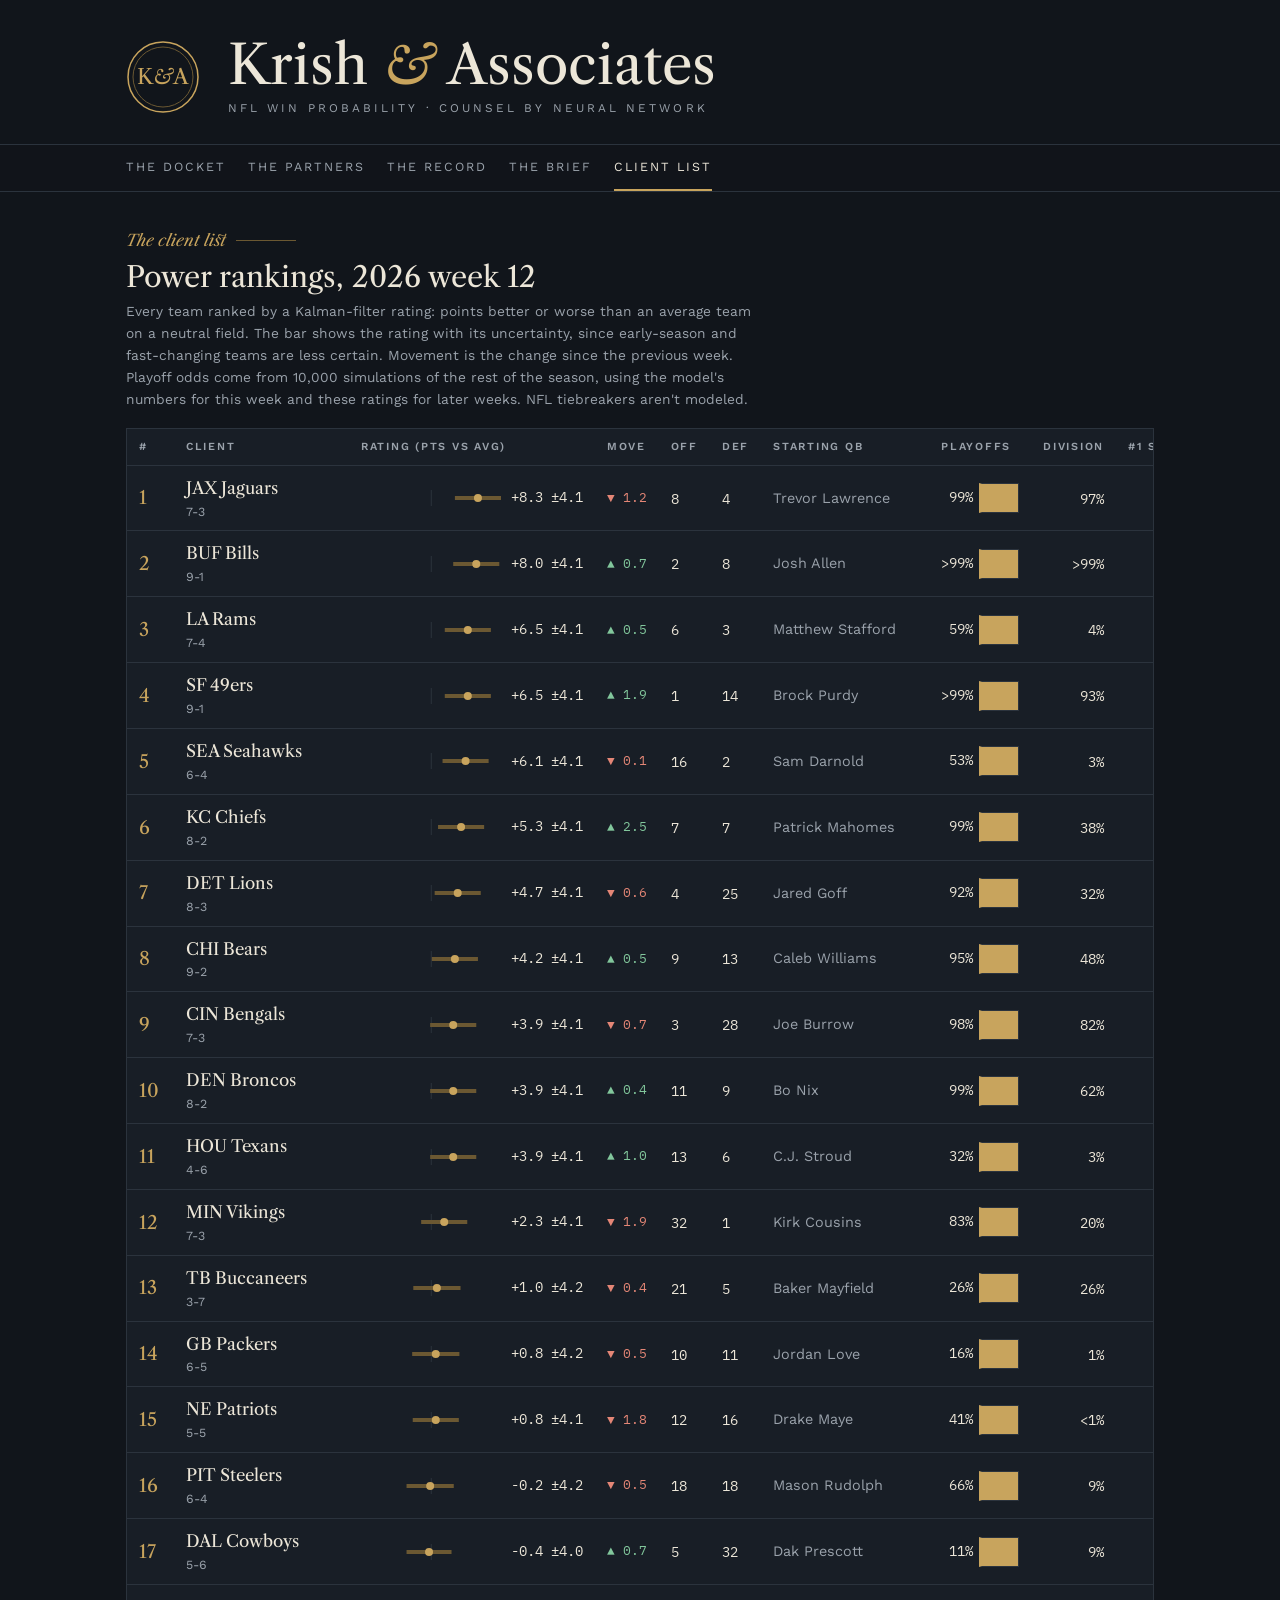
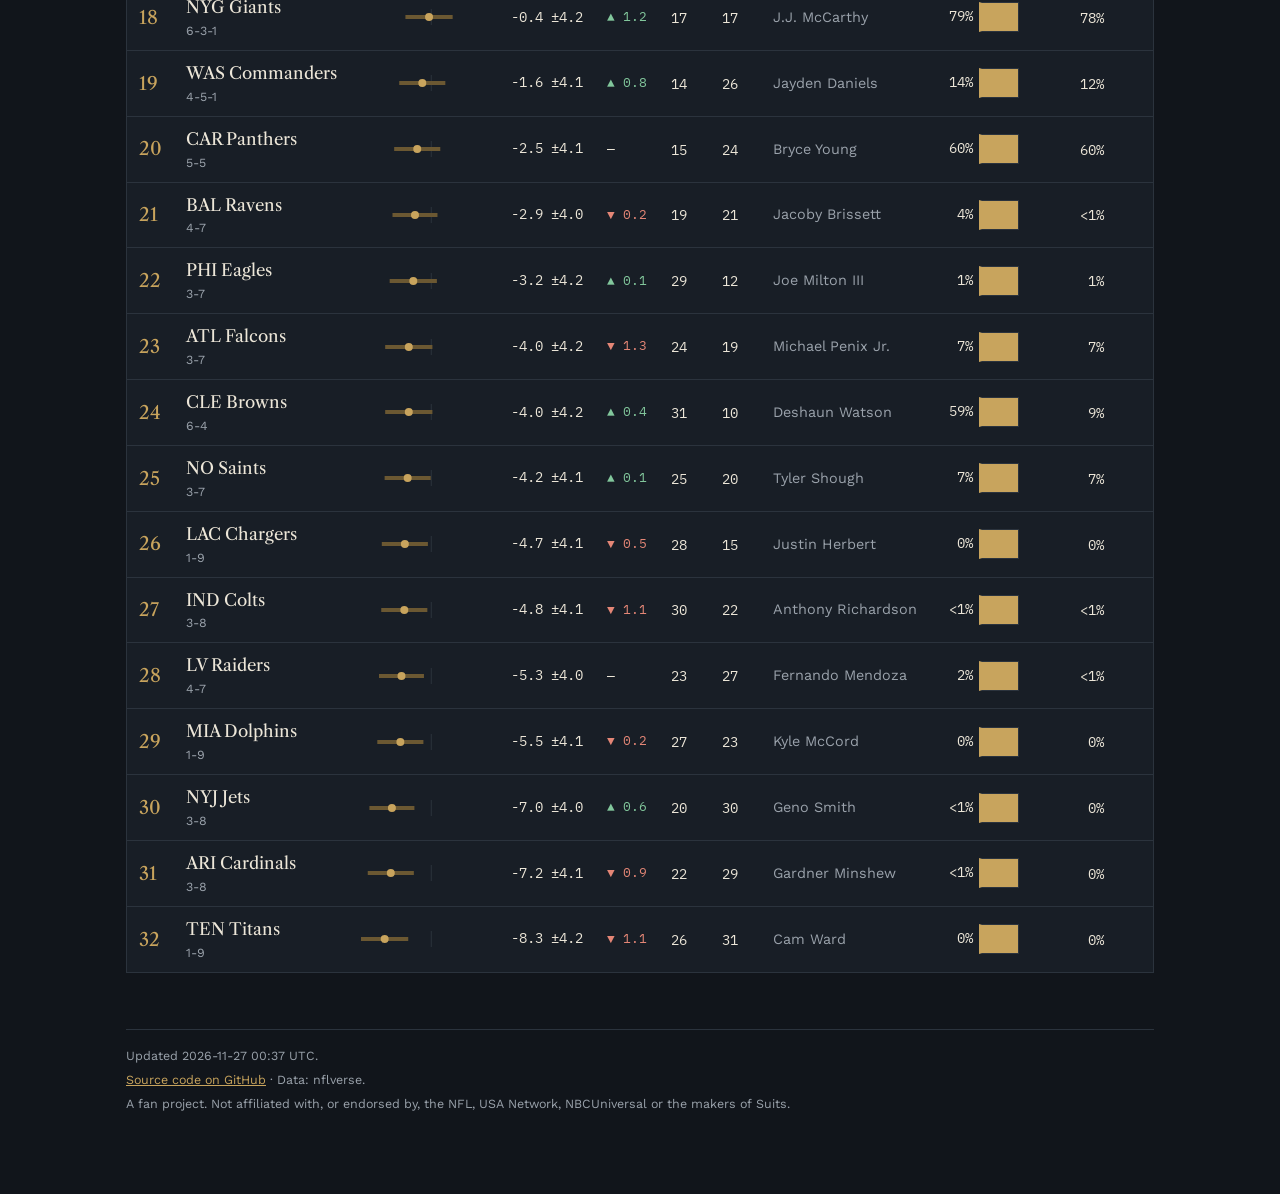
==== commit db85b777: "Pre-kickoff refresh: 2026-12 Co-Authored-By: Claude Opus 5.5 <noreply@anthropic.com>" ====
--- a/docs/rankings.html
+++ b/docs/rankings.html
@@ -71,7 +71,7 @@
   </footer>
 </main>
 <script>
-const DATA = {"season": 2026, "week": 12, "built": "2026-11-24 19:24 UTC", "teams": [{"team": "JAX", "name": "Jaguars", "record": "7-3", "rating": 8.3, "sd": 4.1, "move": -1.2, "qb": "Trevor Lawrence", "playoff": 0.9926, "division_title": 0.9748, "top_seed": 0.0679, "proj_wins": 12.0, "off_rank": 8, "def_rank": 4, "rank": 1}, {"team": "BUF", "name": "Bills", "record": "9-1", "rating": 8.0, "sd": 4.1, "move": 0.7, "qb": "Josh Allen", "playoff": 0.9999, "division_title": 0.9961, "top_seed": 0.601, "proj_wins": 13.8, "off_rank": 2, "def_rank": 8, "rank": 2}, {"team": "SF", "name": "49ers", "record": "9-1", "rating": 6.5, "sd": 4.1, "move": 1.9, "qb": "Brock Purdy", "playoff": 0.9953, "division_title": 0.9345, "top_seed": 0.6464, "proj_wins": 13.6, "off_rank": 1, "def_rank": 14, "rank": 3}, {"team": "LA", "name": "Rams", "record": "6-4", "rating": 6.1, "sd": 4.2, "move": 1.5, "qb": "Matthew Stafford", "playoff": 0.493, "division_title": 0.0276, "top_seed": 0.0062, "proj_wins": 10.0, "off_rank": 6, "def_rank": 3, "rank": 4}, {"team": "SEA", "name": "Seahawks", "record": "6-4", "rating": 6.1, "sd": 4.1, "move": -0.1, "qb": "Sam Darnold", "playoff": 0.5427, "division_title": 0.0379, "top_seed": 0.01, "proj_wins": 10.2, "off_rank": 16, "def_rank": 2, "rank": 5}, {"team": "DET", "name": "Lions", "record": "8-2", "rating": 5.3, "sd": 4.1, "move": 2.0, "qb": "Jared Goff", "playoff": 0.962, "division_title": 0.5628, "top_seed": 0.2095, "proj_wins": 12.4, "off_rank": 5, "def_rank": 23, "rank": 6}, {"team": "KC", "name": "Chiefs", "record": "8-2", "rating": 5.3, "sd": 4.1, "move": 2.5, "qb": "Patrick Mahomes", "playoff": 0.9891, "division_title": 0.3995, "top_seed": 0.1028, "proj_wins": 12.0, "off_rank": 7, "def_rank": 7, "rank": 7}, {"team": "CIN", "name": "Bengals", "record": "7-3", "rating": 3.9, "sd": 4.1, "move": -0.7, "qb": "Joe Burrow", "playoff": 0.9761, "division_title": 0.8118, "top_seed": 0.0498, "proj_wins": 11.7, "off_rank": 3, "def_rank": 28, "rank": 8}, {"team": "DEN", "name": "Broncos", "record": "8-2", "rating": 3.9, "sd": 4.1, "move": 0.4, "qb": "Bo Nix", "playoff": 0.9947, "division_title": 0.6005, "top_seed": 0.1771, "proj_wins": 12.5, "off_rank": 11, "def_rank": 9, "rank": 9}, {"team": "HOU", "name": "Texans", "record": "4-6", "rating": 3.9, "sd": 4.1, "move": 1.0, "qb": "C.J. Stroud", "playoff": 0.3036, "division_title": 0.0252, "top_seed": 0.0, "proj_wins": 8.3, "off_rank": 13, "def_rank": 6, "rank": 10}, {"team": "CHI", "name": "Bears", "record": "8-2", "rating": 3.7, "sd": 4.1, "move": -0.7, "qb": "Caleb Williams", "playoff": 0.8686, "division_title": 0.2542, "top_seed": 0.078, "proj_wins": 11.5, "off_rank": 10, "def_rank": 11, "rank": 11}, {"team": "MIN", "name": "Vikings", "record": "7-3", "rating": 2.3, "sd": 4.1, "move": -1.9, "qb": "Kirk Cousins", "playoff": 0.8252, "division_title": 0.1679, "top_seed": 0.0441, "proj_wins": 11.2, "off_rank": 32, "def_rank": 1, "rank": 12}, {"team": "GB", "name": "Packers", "record": "6-4", "rating": 1.3, "sd": 4.2, "move": -1.8, "qb": "Jordan Love", "playoff": 0.2714, "division_title": 0.0151, "top_seed": 0.0014, "proj_wins": 9.3, "off_rank": 9, "def_rank": 13, "rank": 13}, {"team": "TB", "name": "Buccaneers", "record": "3-7", "rating": 1.0, "sd": 4.2, "move": -0.4, "qb": "Baker Mayfield", "playoff": 0.2607, "division_title": 0.2596, "top_seed": 0.0, "proj_wins": 7.1, "off_rank": 21, "def_rank": 5, "rank": 14}, {"team": "NE", "name": "Patriots", "record": "5-5", "rating": 0.8, "sd": 4.1, "move": -1.8, "qb": "Drake Maye", "playoff": 0.4064, "division_title": 0.0039, "top_seed": 0.0003, "proj_wins": 8.7, "off_rank": 12, "def_rank": 16, "rank": 15}, {"team": "PIT", "name": "Steelers", "record": "6-4", "rating": -0.2, "sd": 4.2, "move": -0.5, "qb": "Aaron Rodgers", "playoff": 0.6831, "division_title": 0.0933, "top_seed": 0.0009, "proj_wins": 9.5, "off_rank": 18, "def_rank": 18, "rank": 16}, {"team": "DAL", "name": "Cowboys", "record": "5-6", "rating": -0.4, "sd": 4.0, "move": 0.7, "qb": "Dak Prescott", "playoff": 0.102, "division_title": 0.0895, "top_seed": 0.0, "proj_wins": 7.7, "off_rank": 4, "def_rank": 32, "rank": 17}, {"team": "NYG", "name": "Giants", "record": "6-3-1", "rating": -0.4, "sd": 4.2, "move": 1.2, "qb": "J.J. McCarthy", "playoff": 0.7891, "division_title": 0.7769, "top_seed": 0.0044, "proj_wins": 9.9, "off_rank": 17, "def_rank": 17, "rank": 18}, {"team": "WAS", "name": "Commanders", "record": "4-5-1", "rating": -1.6, "sd": 4.1, "move": 0.8, "qb": "Jayden Daniels", "playoff": 0.1453, "division_title": 0.1303, "top_seed": 0.0, "proj_wins": 8.0, "off_rank": 14, "def_rank": 26, "rank": 19}, {"team": "CAR", "name": "Panthers", "record": "5-5", "rating": -2.5, "sd": 4.1, "move": 0.0, "qb": "Bryce Young", "playoff": 0.599, "division_title": 0.5986, "top_seed": 0.0, "proj_wins": 8.1, "off_rank": 15, "def_rank": 25, "rank": 20}, {"team": "BAL", "name": "Ravens", "record": "4-7", "rating": -2.9, "sd": 4.0, "move": -0.2, "qb": "Jacoby Brissett", "playoff": 0.0382, "division_title": 0.0009, "top_seed": 0.0, "proj_wins": 6.4, "off_rank": 19, "def_rank": 21, "rank": 21}, {"team": "PHI", "name": "Eagles", "record": "3-7", "rating": -3.2, "sd": 4.2, "move": 0.1, "qb": "Joe Milton III", "playoff": 0.0037, "division_title": 0.0033, "top_seed": 0.0, "proj_wins": 5.6, "off_rank": 29, "def_rank": 12, "rank": 22}, {"team": "ATL", "name": "Falcons", "record": "3-7", "rating": -4.0, "sd": 4.2, "move": -1.3, "qb": "Michael Penix Jr.", "playoff": 0.0705, "division_title": 0.0704, "top_seed": 0.0, "proj_wins": 5.8, "off_rank": 24, "def_rank": 19, "rank": 23}, {"team": "CLE", "name": "Browns", "record": "6-4", "rating": -4.0, "sd": 4.2, "move": 0.4, "qb": "Deshaun Watson", "playoff": 0.5899, "division_title": 0.094, "top_seed": 0.0002, "proj_wins": 9.2, "off_rank": 31, "def_rank": 10, "rank": 24}, {"team": "NO", "name": "Saints", "record": "3-7", "rating": -4.2, "sd": 4.1, "move": 0.1, "qb": "Tyler Shough", "playoff": 0.0715, "division_title": 0.0714, "top_seed": 0.0, "proj_wins": 5.8, "off_rank": 25, "def_rank": 20, "rank": 25}, {"team": "LAC", "name": "Chargers", "record": "1-9", "rating": -4.7, "sd": 4.1, "move": -0.5, "qb": "Justin Herbert", "playoff": 0.0001, "division_title": 0.0, "top_seed": 0.0, "proj_wins": 3.4, "off_rank": 28, "def_rank": 15, "rank": 26}, {"team": "IND", "name": "Colts", "record": "3-8", "rating": -4.8, "sd": 4.1, "move": -1.1, "qb": "Anthony Richardson", "playoff": 0.0022, "division_title": 0.0, "top_seed": 0.0, "proj_wins": 5.2, "off_rank": 30, "def_rank": 22, "rank": 27}, {"team": "LV", "name": "Raiders", "record": "4-7", "rating": -5.3, "sd": 4.0, "move": -0.0, "qb": "Fernando Mendoza", "playoff": 0.0228, "division_title": 0.0, "top_seed": 0.0, "proj_wins": 6.5, "off_rank": 23, "def_rank": 27, "rank": 28}, {"team": "MIA", "name": "Dolphins", "record": "1-9", "rating": -5.5, "sd": 4.1, "move": -0.2, "qb": "Kyle McCord", "playoff": 0.0, "division_title": 0.0, "top_seed": 0.0, "proj_wins": 3.2, "off_rank": 27, "def_rank": 24, "rank": 29}, {"team": "NYJ", "name": "Jets", "record": "3-8", "rating": -7.0, "sd": 4.0, "move": 0.6, "qb": "Geno Smith", "playoff": 0.0013, "division_title": 0.0, "top_seed": 0.0, "proj_wins": 5.2, "off_rank": 20, "def_rank": 30, "rank": 30}, {"team": "ARI", "name": "Cardinals", "record": "3-8", "rating": -7.2, "sd": 4.1, "move": -0.9, "qb": "Gardner Minshew", "playoff": 0.0, "division_title": 0.0, "top_seed": 0.0, "proj_wins": 5.3, "off_rank": 22, "def_rank": 29, "rank": 31}, {"team": "TEN", "name": "Titans", "record": "1-9", "rating": -8.3, "sd": 4.2, "move": -1.1, "qb": "Cam Ward", "playoff": 0.0, "division_title": 0.0, "top_seed": 0.0, "proj_wins": 3.0, "off_rank": 26, "def_rank": 31, "rank": 32}]};
+const DATA = {"season": 2026, "week": 12, "built": "2026-11-27 00:37 UTC", "teams": [{"team": "JAX", "name": "Jaguars", "record": "7-3", "rating": 8.3, "sd": 4.1, "move": -1.2, "qb": "Trevor Lawrence", "playoff": 0.9929, "division_title": 0.974, "top_seed": 0.0635, "proj_wins": 12.0, "off_rank": 8, "def_rank": 4, "rank": 1}, {"team": "BUF", "name": "Bills", "record": "9-1", "rating": 8.0, "sd": 4.1, "move": 0.7, "qb": "Josh Allen", "playoff": 0.9999, "division_title": 0.9964, "top_seed": 0.6025, "proj_wins": 13.8, "off_rank": 2, "def_rank": 8, "rank": 2}, {"team": "LA", "name": "Rams", "record": "7-4", "rating": 6.5, "sd": 4.1, "move": 0.5, "qb": "Matthew Stafford", "playoff": 0.587, "division_title": 0.0399, "top_seed": 0.0115, "proj_wins": 10.4, "off_rank": 6, "def_rank": 3, "rank": 3}, {"team": "SF", "name": "49ers", "record": "9-1", "rating": 6.5, "sd": 4.1, "move": 1.9, "qb": "Brock Purdy", "playoff": 0.9955, "division_title": 0.9279, "top_seed": 0.6762, "proj_wins": 13.6, "off_rank": 1, "def_rank": 14, "rank": 4}, {"team": "SEA", "name": "Seahawks", "record": "6-4", "rating": 6.1, "sd": 4.1, "move": -0.1, "qb": "Sam Darnold", "playoff": 0.5252, "division_title": 0.0322, "top_seed": 0.0098, "proj_wins": 10.2, "off_rank": 16, "def_rank": 2, "rank": 5}, {"team": "KC", "name": "Chiefs", "record": "8-2", "rating": 5.3, "sd": 4.1, "move": 2.5, "qb": "Patrick Mahomes", "playoff": 0.9883, "division_title": 0.3765, "top_seed": 0.1024, "proj_wins": 12.0, "off_rank": 7, "def_rank": 7, "rank": 6}, {"team": "DET", "name": "Lions", "record": "8-3", "rating": 4.7, "sd": 4.1, "move": -0.6, "qb": "Jared Goff", "playoff": 0.916, "division_title": 0.3212, "top_seed": 0.0881, "proj_wins": 11.7, "off_rank": 4, "def_rank": 25, "rank": 7}, {"team": "CHI", "name": "Bears", "record": "9-2", "rating": 4.2, "sd": 4.1, "move": 0.5, "qb": "Caleb Williams", "playoff": 0.9545, "division_title": 0.4758, "top_seed": 0.1587, "proj_wins": 12.2, "off_rank": 9, "def_rank": 13, "rank": 8}, {"team": "CIN", "name": "Bengals", "record": "7-3", "rating": 3.9, "sd": 4.1, "move": -0.7, "qb": "Joe Burrow", "playoff": 0.9789, "division_title": 0.8228, "top_seed": 0.0466, "proj_wins": 11.7, "off_rank": 3, "def_rank": 28, "rank": 9}, {"team": "DEN", "name": "Broncos", "record": "8-2", "rating": 3.9, "sd": 4.1, "move": 0.4, "qb": "Bo Nix", "playoff": 0.9941, "division_title": 0.6234, "top_seed": 0.1836, "proj_wins": 12.6, "off_rank": 11, "def_rank": 9, "rank": 10}, {"team": "HOU", "name": "Texans", "record": "4-6", "rating": 3.9, "sd": 4.1, "move": 1.0, "qb": "C.J. Stroud", "playoff": 0.3218, "division_title": 0.0259, "top_seed": 0.0, "proj_wins": 8.3, "off_rank": 13, "def_rank": 6, "rank": 11}, {"team": "MIN", "name": "Vikings", "record": "7-3", "rating": 2.3, "sd": 4.1, "move": -1.9, "qb": "Kirk Cousins", "playoff": 0.8251, "division_title": 0.197, "top_seed": 0.0506, "proj_wins": 11.2, "off_rank": 32, "def_rank": 1, "rank": 12}, {"team": "TB", "name": "Buccaneers", "record": "3-7", "rating": 1.0, "sd": 4.2, "move": -0.4, "qb": "Baker Mayfield", "playoff": 0.2598, "division_title": 0.259, "top_seed": 0.0, "proj_wins": 7.1, "off_rank": 21, "def_rank": 5, "rank": 13}, {"team": "GB", "name": "Packers", "record": "6-5", "rating": 0.8, "sd": 4.2, "move": -0.5, "qb": "Jordan Love", "playoff": 0.158, "division_title": 0.006, "top_seed": 0.0004, "proj_wins": 8.9, "off_rank": 10, "def_rank": 11, "rank": 14}, {"team": "NE", "name": "Patriots", "record": "5-5", "rating": 0.8, "sd": 4.1, "move": -1.8, "qb": "Drake Maye", "playoff": 0.4055, "division_title": 0.0036, "top_seed": 0.0001, "proj_wins": 8.6, "off_rank": 12, "def_rank": 16, "rank": 15}, {"team": "PIT", "name": "Steelers", "record": "6-4", "rating": -0.2, "sd": 4.2, "move": -0.5, "qb": "Mason Rudolph", "playoff": 0.6626, "division_title": 0.0861, "top_seed": 0.0011, "proj_wins": 9.5, "off_rank": 18, "def_rank": 18, "rank": 16}, {"team": "DAL", "name": "Cowboys", "record": "5-6", "rating": -0.4, "sd": 4.0, "move": 0.7, "qb": "Dak Prescott", "playoff": 0.107, "division_title": 0.0948, "top_seed": 0.0, "proj_wins": 7.7, "off_rank": 5, "def_rank": 32, "rank": 17}, {"team": "NYG", "name": "Giants", "record": "6-3-1", "rating": -0.4, "sd": 4.2, "move": 1.2, "qb": "J.J. McCarthy", "playoff": 0.7874, "division_title": 0.778, "top_seed": 0.0047, "proj_wins": 9.9, "off_rank": 17, "def_rank": 17, "rank": 18}, {"team": "WAS", "name": "Commanders", "record": "4-5-1", "rating": -1.6, "sd": 4.1, "move": 0.8, "qb": "Jayden Daniels", "playoff": 0.1371, "division_title": 0.1221, "top_seed": 0.0, "proj_wins": 8.0, "off_rank": 14, "def_rank": 26, "rank": 19}, {"team": "CAR", "name": "Panthers", "record": "5-5", "rating": -2.5, "sd": 4.1, "move": 0.0, "qb": "Bryce Young", "playoff": 0.5981, "division_title": 0.5973, "top_seed": 0.0, "proj_wins": 8.1, "off_rank": 15, "def_rank": 24, "rank": 20}, {"team": "BAL", "name": "Ravens", "record": "4-7", "rating": -2.9, "sd": 4.0, "move": -0.2, "qb": "Jacoby Brissett", "playoff": 0.036, "division_title": 0.0012, "top_seed": 0.0, "proj_wins": 6.5, "off_rank": 19, "def_rank": 21, "rank": 21}, {"team": "PHI", "name": "Eagles", "record": "3-7", "rating": -3.2, "sd": 4.2, "move": 0.1, "qb": "Joe Milton III", "playoff": 0.0055, "division_title": 0.0051, "top_seed": 0.0, "proj_wins": 5.6, "off_rank": 29, "def_rank": 12, "rank": 22}, {"team": "ATL", "name": "Falcons", "record": "3-7", "rating": -4.0, "sd": 4.2, "move": -1.3, "qb": "Michael Penix Jr.", "playoff": 0.0709, "division_title": 0.0709, "top_seed": 0.0, "proj_wins": 5.9, "off_rank": 24, "def_rank": 19, "rank": 23}, {"team": "CLE", "name": "Browns", "record": "6-4", "rating": -4.0, "sd": 4.2, "move": 0.4, "qb": "Deshaun Watson", "playoff": 0.5936, "division_title": 0.0899, "top_seed": 0.0002, "proj_wins": 9.2, "off_rank": 31, "def_rank": 10, "rank": 24}, {"team": "NO", "name": "Saints", "record": "3-7", "rating": -4.2, "sd": 4.1, "move": 0.1, "qb": "Tyler Shough", "playoff": 0.0728, "division_title": 0.0728, "top_seed": 0.0, "proj_wins": 5.8, "off_rank": 25, "def_rank": 20, "rank": 25}, {"team": "LAC", "name": "Chargers", "record": "1-9", "rating": -4.7, "sd": 4.1, "move": -0.5, "qb": "Justin Herbert", "playoff": 0.0, "division_title": 0.0, "top_seed": 0.0, "proj_wins": 3.4, "off_rank": 28, "def_rank": 15, "rank": 26}, {"team": "IND", "name": "Colts", "record": "3-8", "rating": -4.8, "sd": 4.1, "move": -1.1, "qb": "Anthony Richardson", "playoff": 0.0026, "division_title": 0.0001, "top_seed": 0.0, "proj_wins": 5.3, "off_rank": 30, "def_rank": 22, "rank": 27}, {"team": "LV", "name": "Raiders", "record": "4-7", "rating": -5.3, "sd": 4.0, "move": -0.0, "qb": "Fernando Mendoza", "playoff": 0.0228, "division_title": 0.0001, "top_seed": 0.0, "proj_wins": 6.5, "off_rank": 23, "def_rank": 27, "rank": 28}, {"team": "MIA", "name": "Dolphins", "record": "1-9", "rating": -5.5, "sd": 4.1, "move": -0.2, "qb": "Kyle McCord", "playoff": 0.0, "division_title": 0.0, "top_seed": 0.0, "proj_wins": 3.2, "off_rank": 27, "def_rank": 23, "rank": 29}, {"team": "NYJ", "name": "Jets", "record": "3-8", "rating": -7.0, "sd": 4.0, "move": 0.6, "qb": "Geno Smith", "playoff": 0.001, "division_title": 0.0, "top_seed": 0.0, "proj_wins": 5.2, "off_rank": 20, "def_rank": 30, "rank": 30}, {"team": "ARI", "name": "Cardinals", "record": "3-8", "rating": -7.2, "sd": 4.1, "move": -0.9, "qb": "Gardner Minshew", "playoff": 0.0001, "division_title": 0.0, "top_seed": 0.0, "proj_wins": 5.3, "off_rank": 22, "def_rank": 29, "rank": 31}, {"team": "TEN", "name": "Titans", "record": "1-9", "rating": -8.3, "sd": 4.2, "move": -1.1, "qb": "Cam Ward", "playoff": 0.0, "division_title": 0.0, "top_seed": 0.0, "proj_wins": 3.0, "off_rank": 26, "def_rank": 31, "rank": 32}]};
 const el = (t, cls, txt) => { const e = document.createElement(t); if (cls) e.className = cls; if (txt != null) e.textContent = txt; return e; };
 const NS = "http://www.w3.org/2000/svg";
 const sv = (t, a) => { const e = document.createElementNS(NS, t); for (const [k, v] of Object.entries(a)) e.setAttribute(k, v); return e; };
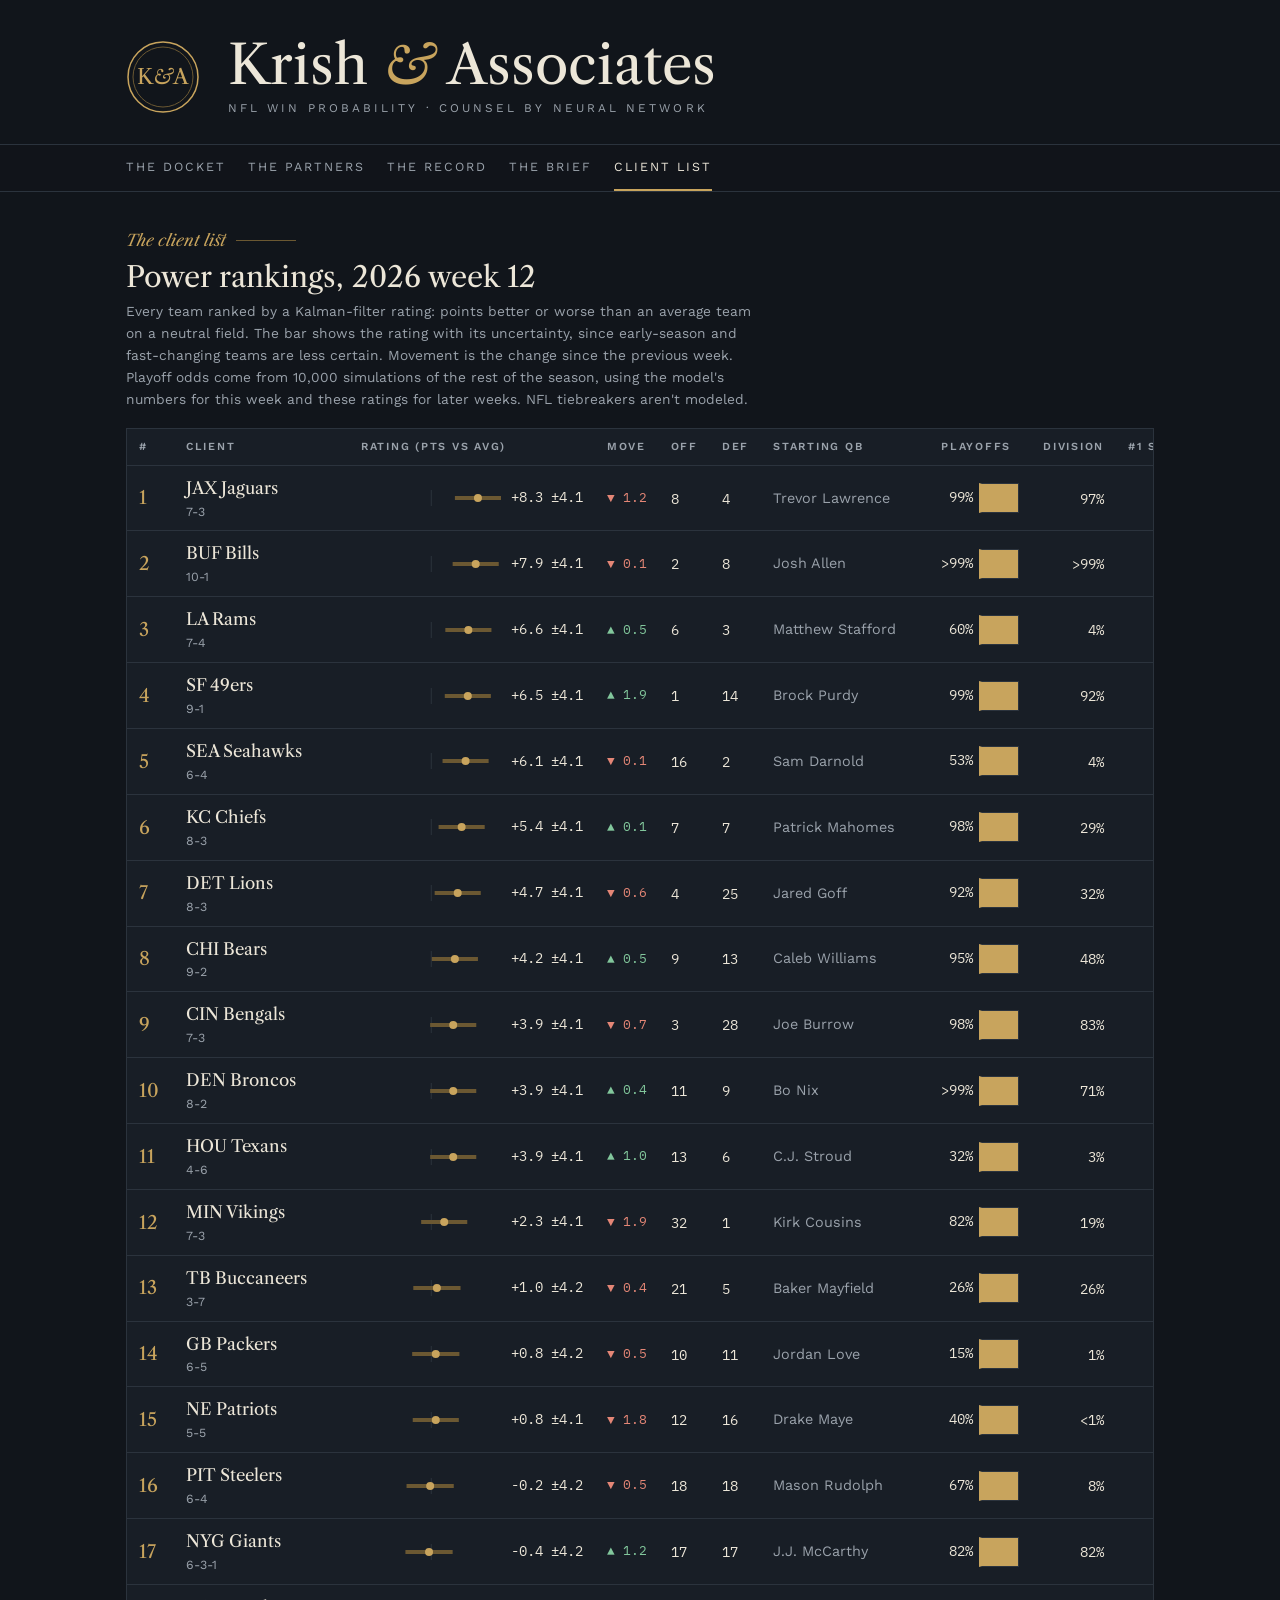
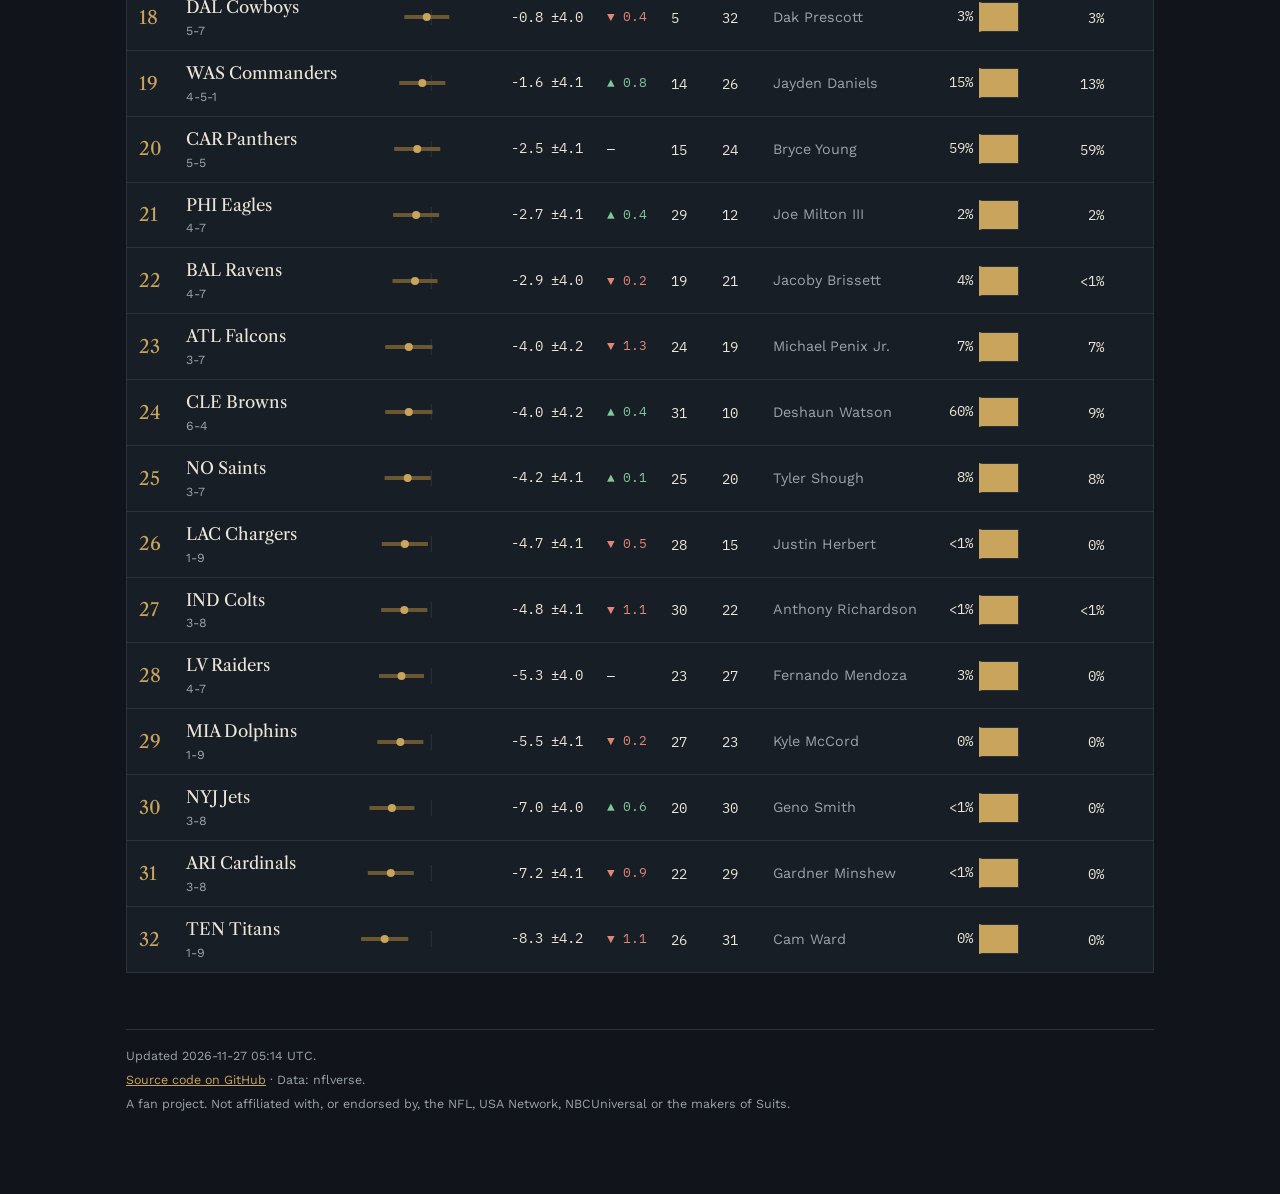
==== commit ae444d7a: "Weekly refresh: 2026-12 Co-Authored-By: Claude Opus 5.5 <noreply@anthropic.com>" ====
--- a/docs/rankings.html
+++ b/docs/rankings.html
@@ -71,7 +71,7 @@
   </footer>
 </main>
 <script>
-const DATA = {"season": 2026, "week": 12, "built": "2026-11-27 00:37 UTC", "teams": [{"team": "JAX", "name": "Jaguars", "record": "7-3", "rating": 8.3, "sd": 4.1, "move": -1.2, "qb": "Trevor Lawrence", "playoff": 0.9929, "division_title": 0.974, "top_seed": 0.0635, "proj_wins": 12.0, "off_rank": 8, "def_rank": 4, "rank": 1}, {"team": "BUF", "name": "Bills", "record": "9-1", "rating": 8.0, "sd": 4.1, "move": 0.7, "qb": "Josh Allen", "playoff": 0.9999, "division_title": 0.9964, "top_seed": 0.6025, "proj_wins": 13.8, "off_rank": 2, "def_rank": 8, "rank": 2}, {"team": "LA", "name": "Rams", "record": "7-4", "rating": 6.5, "sd": 4.1, "move": 0.5, "qb": "Matthew Stafford", "playoff": 0.587, "division_title": 0.0399, "top_seed": 0.0115, "proj_wins": 10.4, "off_rank": 6, "def_rank": 3, "rank": 3}, {"team": "SF", "name": "49ers", "record": "9-1", "rating": 6.5, "sd": 4.1, "move": 1.9, "qb": "Brock Purdy", "playoff": 0.9955, "division_title": 0.9279, "top_seed": 0.6762, "proj_wins": 13.6, "off_rank": 1, "def_rank": 14, "rank": 4}, {"team": "SEA", "name": "Seahawks", "record": "6-4", "rating": 6.1, "sd": 4.1, "move": -0.1, "qb": "Sam Darnold", "playoff": 0.5252, "division_title": 0.0322, "top_seed": 0.0098, "proj_wins": 10.2, "off_rank": 16, "def_rank": 2, "rank": 5}, {"team": "KC", "name": "Chiefs", "record": "8-2", "rating": 5.3, "sd": 4.1, "move": 2.5, "qb": "Patrick Mahomes", "playoff": 0.9883, "division_title": 0.3765, "top_seed": 0.1024, "proj_wins": 12.0, "off_rank": 7, "def_rank": 7, "rank": 6}, {"team": "DET", "name": "Lions", "record": "8-3", "rating": 4.7, "sd": 4.1, "move": -0.6, "qb": "Jared Goff", "playoff": 0.916, "division_title": 0.3212, "top_seed": 0.0881, "proj_wins": 11.7, "off_rank": 4, "def_rank": 25, "rank": 7}, {"team": "CHI", "name": "Bears", "record": "9-2", "rating": 4.2, "sd": 4.1, "move": 0.5, "qb": "Caleb Williams", "playoff": 0.9545, "division_title": 0.4758, "top_seed": 0.1587, "proj_wins": 12.2, "off_rank": 9, "def_rank": 13, "rank": 8}, {"team": "CIN", "name": "Bengals", "record": "7-3", "rating": 3.9, "sd": 4.1, "move": -0.7, "qb": "Joe Burrow", "playoff": 0.9789, "division_title": 0.8228, "top_seed": 0.0466, "proj_wins": 11.7, "off_rank": 3, "def_rank": 28, "rank": 9}, {"team": "DEN", "name": "Broncos", "record": "8-2", "rating": 3.9, "sd": 4.1, "move": 0.4, "qb": "Bo Nix", "playoff": 0.9941, "division_title": 0.6234, "top_seed": 0.1836, "proj_wins": 12.6, "off_rank": 11, "def_rank": 9, "rank": 10}, {"team": "HOU", "name": "Texans", "record": "4-6", "rating": 3.9, "sd": 4.1, "move": 1.0, "qb": "C.J. Stroud", "playoff": 0.3218, "division_title": 0.0259, "top_seed": 0.0, "proj_wins": 8.3, "off_rank": 13, "def_rank": 6, "rank": 11}, {"team": "MIN", "name": "Vikings", "record": "7-3", "rating": 2.3, "sd": 4.1, "move": -1.9, "qb": "Kirk Cousins", "playoff": 0.8251, "division_title": 0.197, "top_seed": 0.0506, "proj_wins": 11.2, "off_rank": 32, "def_rank": 1, "rank": 12}, {"team": "TB", "name": "Buccaneers", "record": "3-7", "rating": 1.0, "sd": 4.2, "move": -0.4, "qb": "Baker Mayfield", "playoff": 0.2598, "division_title": 0.259, "top_seed": 0.0, "proj_wins": 7.1, "off_rank": 21, "def_rank": 5, "rank": 13}, {"team": "GB", "name": "Packers", "record": "6-5", "rating": 0.8, "sd": 4.2, "move": -0.5, "qb": "Jordan Love", "playoff": 0.158, "division_title": 0.006, "top_seed": 0.0004, "proj_wins": 8.9, "off_rank": 10, "def_rank": 11, "rank": 14}, {"team": "NE", "name": "Patriots", "record": "5-5", "rating": 0.8, "sd": 4.1, "move": -1.8, "qb": "Drake Maye", "playoff": 0.4055, "division_title": 0.0036, "top_seed": 0.0001, "proj_wins": 8.6, "off_rank": 12, "def_rank": 16, "rank": 15}, {"team": "PIT", "name": "Steelers", "record": "6-4", "rating": -0.2, "sd": 4.2, "move": -0.5, "qb": "Mason Rudolph", "playoff": 0.6626, "division_title": 0.0861, "top_seed": 0.0011, "proj_wins": 9.5, "off_rank": 18, "def_rank": 18, "rank": 16}, {"team": "DAL", "name": "Cowboys", "record": "5-6", "rating": -0.4, "sd": 4.0, "move": 0.7, "qb": "Dak Prescott", "playoff": 0.107, "division_title": 0.0948, "top_seed": 0.0, "proj_wins": 7.7, "off_rank": 5, "def_rank": 32, "rank": 17}, {"team": "NYG", "name": "Giants", "record": "6-3-1", "rating": -0.4, "sd": 4.2, "move": 1.2, "qb": "J.J. McCarthy", "playoff": 0.7874, "division_title": 0.778, "top_seed": 0.0047, "proj_wins": 9.9, "off_rank": 17, "def_rank": 17, "rank": 18}, {"team": "WAS", "name": "Commanders", "record": "4-5-1", "rating": -1.6, "sd": 4.1, "move": 0.8, "qb": "Jayden Daniels", "playoff": 0.1371, "division_title": 0.1221, "top_seed": 0.0, "proj_wins": 8.0, "off_rank": 14, "def_rank": 26, "rank": 19}, {"team": "CAR", "name": "Panthers", "record": "5-5", "rating": -2.5, "sd": 4.1, "move": 0.0, "qb": "Bryce Young", "playoff": 0.5981, "division_title": 0.5973, "top_seed": 0.0, "proj_wins": 8.1, "off_rank": 15, "def_rank": 24, "rank": 20}, {"team": "BAL", "name": "Ravens", "record": "4-7", "rating": -2.9, "sd": 4.0, "move": -0.2, "qb": "Jacoby Brissett", "playoff": 0.036, "division_title": 0.0012, "top_seed": 0.0, "proj_wins": 6.5, "off_rank": 19, "def_rank": 21, "rank": 21}, {"team": "PHI", "name": "Eagles", "record": "3-7", "rating": -3.2, "sd": 4.2, "move": 0.1, "qb": "Joe Milton III", "playoff": 0.0055, "division_title": 0.0051, "top_seed": 0.0, "proj_wins": 5.6, "off_rank": 29, "def_rank": 12, "rank": 22}, {"team": "ATL", "name": "Falcons", "record": "3-7", "rating": -4.0, "sd": 4.2, "move": -1.3, "qb": "Michael Penix Jr.", "playoff": 0.0709, "division_title": 0.0709, "top_seed": 0.0, "proj_wins": 5.9, "off_rank": 24, "def_rank": 19, "rank": 23}, {"team": "CLE", "name": "Browns", "record": "6-4", "rating": -4.0, "sd": 4.2, "move": 0.4, "qb": "Deshaun Watson", "playoff": 0.5936, "division_title": 0.0899, "top_seed": 0.0002, "proj_wins": 9.2, "off_rank": 31, "def_rank": 10, "rank": 24}, {"team": "NO", "name": "Saints", "record": "3-7", "rating": -4.2, "sd": 4.1, "move": 0.1, "qb": "Tyler Shough", "playoff": 0.0728, "division_title": 0.0728, "top_seed": 0.0, "proj_wins": 5.8, "off_rank": 25, "def_rank": 20, "rank": 25}, {"team": "LAC", "name": "Chargers", "record": "1-9", "rating": -4.7, "sd": 4.1, "move": -0.5, "qb": "Justin Herbert", "playoff": 0.0, "division_title": 0.0, "top_seed": 0.0, "proj_wins": 3.4, "off_rank": 28, "def_rank": 15, "rank": 26}, {"team": "IND", "name": "Colts", "record": "3-8", "rating": -4.8, "sd": 4.1, "move": -1.1, "qb": "Anthony Richardson", "playoff": 0.0026, "division_title": 0.0001, "top_seed": 0.0, "proj_wins": 5.3, "off_rank": 30, "def_rank": 22, "rank": 27}, {"team": "LV", "name": "Raiders", "record": "4-7", "rating": -5.3, "sd": 4.0, "move": -0.0, "qb": "Fernando Mendoza", "playoff": 0.0228, "division_title": 0.0001, "top_seed": 0.0, "proj_wins": 6.5, "off_rank": 23, "def_rank": 27, "rank": 28}, {"team": "MIA", "name": "Dolphins", "record": "1-9", "rating": -5.5, "sd": 4.1, "move": -0.2, "qb": "Kyle McCord", "playoff": 0.0, "division_title": 0.0, "top_seed": 0.0, "proj_wins": 3.2, "off_rank": 27, "def_rank": 23, "rank": 29}, {"team": "NYJ", "name": "Jets", "record": "3-8", "rating": -7.0, "sd": 4.0, "move": 0.6, "qb": "Geno Smith", "playoff": 0.001, "division_title": 0.0, "top_seed": 0.0, "proj_wins": 5.2, "off_rank": 20, "def_rank": 30, "rank": 30}, {"team": "ARI", "name": "Cardinals", "record": "3-8", "rating": -7.2, "sd": 4.1, "move": -0.9, "qb": "Gardner Minshew", "playoff": 0.0001, "division_title": 0.0, "top_seed": 0.0, "proj_wins": 5.3, "off_rank": 22, "def_rank": 29, "rank": 31}, {"team": "TEN", "name": "Titans", "record": "1-9", "rating": -8.3, "sd": 4.2, "move": -1.1, "qb": "Cam Ward", "playoff": 0.0, "division_title": 0.0, "top_seed": 0.0, "proj_wins": 3.0, "off_rank": 26, "def_rank": 31, "rank": 32}]};
+const DATA = {"season": 2026, "week": 12, "built": "2026-11-27 05:14 UTC", "teams": [{"team": "JAX", "name": "Jaguars", "record": "7-3", "rating": 8.3, "sd": 4.1, "move": -1.2, "qb": "Trevor Lawrence", "playoff": 0.9909, "division_title": 0.9719, "top_seed": 0.0484, "proj_wins": 12.0, "off_rank": 8, "def_rank": 4, "rank": 1}, {"team": "BUF", "name": "Bills", "record": "10-1", "rating": 7.9, "sd": 4.1, "move": -0.1, "qb": "Josh Allen", "playoff": 1.0, "division_title": 0.9986, "top_seed": 0.7197, "proj_wins": 14.1, "off_rank": 2, "def_rank": 8, "rank": 2}, {"team": "LA", "name": "Rams", "record": "7-4", "rating": 6.6, "sd": 4.1, "move": 0.5, "qb": "Matthew Stafford", "playoff": 0.6019, "division_title": 0.0416, "top_seed": 0.0123, "proj_wins": 10.4, "off_rank": 6, "def_rank": 3, "rank": 3}, {"team": "SF", "name": "49ers", "record": "9-1", "rating": 6.5, "sd": 4.1, "move": 1.9, "qb": "Brock Purdy", "playoff": 0.9943, "division_title": 0.9225, "top_seed": 0.6654, "proj_wins": 13.6, "off_rank": 1, "def_rank": 14, "rank": 4}, {"team": "SEA", "name": "Seahawks", "record": "6-4", "rating": 6.1, "sd": 4.1, "move": -0.1, "qb": "Sam Darnold", "playoff": 0.5252, "division_title": 0.0359, "top_seed": 0.0101, "proj_wins": 10.1, "off_rank": 16, "def_rank": 2, "rank": 5}, {"team": "KC", "name": "Chiefs", "record": "8-3", "rating": 5.4, "sd": 4.1, "move": 0.1, "qb": "Patrick Mahomes", "playoff": 0.9804, "division_title": 0.2942, "top_seed": 0.0277, "proj_wins": 11.6, "off_rank": 7, "def_rank": 7, "rank": 6}, {"team": "DET", "name": "Lions", "record": "8-3", "rating": 4.7, "sd": 4.1, "move": -0.6, "qb": "Jared Goff", "playoff": 0.9163, "division_title": 0.3169, "top_seed": 0.0859, "proj_wins": 11.7, "off_rank": 4, "def_rank": 25, "rank": 7}, {"team": "CHI", "name": "Bears", "record": "9-2", "rating": 4.2, "sd": 4.1, "move": 0.5, "qb": "Caleb Williams", "playoff": 0.9538, "division_title": 0.4831, "top_seed": 0.1676, "proj_wins": 12.2, "off_rank": 9, "def_rank": 13, "rank": 8}, {"team": "CIN", "name": "Bengals", "record": "7-3", "rating": 3.9, "sd": 4.1, "move": -0.7, "qb": "Joe Burrow", "playoff": 0.9787, "division_title": 0.8264, "top_seed": 0.0398, "proj_wins": 11.7, "off_rank": 3, "def_rank": 28, "rank": 9}, {"team": "DEN", "name": "Broncos", "record": "8-2", "rating": 3.9, "sd": 4.1, "move": 0.4, "qb": "Bo Nix", "playoff": 0.9961, "division_title": 0.7058, "top_seed": 0.1634, "proj_wins": 12.5, "off_rank": 11, "def_rank": 9, "rank": 10}, {"team": "HOU", "name": "Texans", "record": "4-6", "rating": 3.9, "sd": 4.1, "move": 1.0, "qb": "C.J. Stroud", "playoff": 0.3168, "division_title": 0.028, "top_seed": 0.0, "proj_wins": 8.3, "off_rank": 13, "def_rank": 6, "rank": 11}, {"team": "MIN", "name": "Vikings", "record": "7-3", "rating": 2.3, "sd": 4.1, "move": -1.9, "qb": "Kirk Cousins", "playoff": 0.8244, "division_title": 0.194, "top_seed": 0.05, "proj_wins": 11.2, "off_rank": 32, "def_rank": 1, "rank": 12}, {"team": "TB", "name": "Buccaneers", "record": "3-7", "rating": 1.0, "sd": 4.2, "move": -0.4, "qb": "Baker Mayfield", "playoff": 0.2587, "division_title": 0.2576, "top_seed": 0.0, "proj_wins": 7.0, "off_rank": 21, "def_rank": 5, "rank": 13}, {"team": "GB", "name": "Packers", "record": "6-5", "rating": 0.8, "sd": 4.2, "move": -0.5, "qb": "Jordan Love", "playoff": 0.1549, "division_title": 0.006, "top_seed": 0.0005, "proj_wins": 8.9, "off_rank": 10, "def_rank": 11, "rank": 14}, {"team": "NE", "name": "Patriots", "record": "5-5", "rating": 0.8, "sd": 4.1, "move": -1.8, "qb": "Drake Maye", "playoff": 0.4018, "division_title": 0.0014, "top_seed": 0.0002, "proj_wins": 8.7, "off_rank": 12, "def_rank": 16, "rank": 15}, {"team": "PIT", "name": "Steelers", "record": "6-4", "rating": -0.2, "sd": 4.2, "move": -0.5, "qb": "Mason Rudolph", "playoff": 0.6739, "division_title": 0.082, "top_seed": 0.0005, "proj_wins": 9.5, "off_rank": 18, "def_rank": 18, "rank": 16}, {"team": "NYG", "name": "Giants", "record": "6-3-1", "rating": -0.4, "sd": 4.2, "move": 1.2, "qb": "J.J. McCarthy", "playoff": 0.8227, "division_title": 0.8168, "top_seed": 0.0079, "proj_wins": 9.9, "off_rank": 17, "def_rank": 17, "rank": 17}, {"team": "DAL", "name": "Cowboys", "record": "5-7", "rating": -0.8, "sd": 4.0, "move": -0.4, "qb": "Dak Prescott", "playoff": 0.0339, "division_title": 0.0313, "top_seed": 0.0, "proj_wins": 6.9, "off_rank": 5, "def_rank": 32, "rank": 18}, {"team": "WAS", "name": "Commanders", "record": "4-5-1", "rating": -1.6, "sd": 4.1, "move": 0.8, "qb": "Jayden Daniels", "playoff": 0.1505, "division_title": 0.133, "top_seed": 0.0, "proj_wins": 7.9, "off_rank": 14, "def_rank": 26, "rank": 19}, {"team": "CAR", "name": "Panthers", "record": "5-5", "rating": -2.5, "sd": 4.1, "move": 0.0, "qb": "Bryce Young", "playoff": 0.5916, "division_title": 0.5912, "top_seed": 0.0003, "proj_wins": 8.0, "off_rank": 15, "def_rank": 24, "rank": 20}, {"team": "PHI", "name": "Eagles", "record": "4-7", "rating": -2.7, "sd": 4.1, "move": 0.4, "qb": "Joe Milton III", "playoff": 0.0203, "division_title": 0.0189, "top_seed": 0.0, "proj_wins": 6.5, "off_rank": 29, "def_rank": 12, "rank": 21}, {"team": "BAL", "name": "Ravens", "record": "4-7", "rating": -2.9, "sd": 4.0, "move": -0.2, "qb": "Jacoby Brissett", "playoff": 0.0356, "division_title": 0.0004, "top_seed": 0.0, "proj_wins": 6.4, "off_rank": 19, "def_rank": 21, "rank": 22}, {"team": "ATL", "name": "Falcons", "record": "3-7", "rating": -4.0, "sd": 4.2, "move": -1.3, "qb": "Michael Penix Jr.", "playoff": 0.0746, "division_title": 0.0745, "top_seed": 0.0, "proj_wins": 5.9, "off_rank": 24, "def_rank": 19, "rank": 23}, {"team": "CLE", "name": "Browns", "record": "6-4", "rating": -4.0, "sd": 4.2, "move": 0.4, "qb": "Deshaun Watson", "playoff": 0.5957, "division_title": 0.0912, "top_seed": 0.0003, "proj_wins": 9.2, "off_rank": 31, "def_rank": 10, "rank": 24}, {"team": "NO", "name": "Saints", "record": "3-7", "rating": -4.2, "sd": 4.1, "move": 0.1, "qb": "Tyler Shough", "playoff": 0.0768, "division_title": 0.0767, "top_seed": 0.0, "proj_wins": 5.8, "off_rank": 25, "def_rank": 20, "rank": 25}, {"team": "LAC", "name": "Chargers", "record": "1-9", "rating": -4.7, "sd": 4.1, "move": -0.5, "qb": "Justin Herbert", "playoff": 0.0001, "division_title": 0.0, "top_seed": 0.0, "proj_wins": 3.4, "off_rank": 28, "def_rank": 15, "rank": 26}, {"team": "IND", "name": "Colts", "record": "3-8", "rating": -4.8, "sd": 4.1, "move": -1.1, "qb": "Anthony Richardson", "playoff": 0.0022, "division_title": 0.0001, "top_seed": 0.0, "proj_wins": 5.2, "off_rank": 30, "def_rank": 22, "rank": 27}, {"team": "LV", "name": "Raiders", "record": "4-7", "rating": -5.3, "sd": 4.0, "move": -0.0, "qb": "Fernando Mendoza", "playoff": 0.026, "division_title": 0.0, "top_seed": 0.0, "proj_wins": 6.5, "off_rank": 23, "def_rank": 27, "rank": 28}, {"team": "MIA", "name": "Dolphins", "record": "1-9", "rating": -5.5, "sd": 4.1, "move": -0.2, "qb": "Kyle McCord", "playoff": 0.0, "division_title": 0.0, "top_seed": 0.0, "proj_wins": 3.2, "off_rank": 27, "def_rank": 23, "rank": 29}, {"team": "NYJ", "name": "Jets", "record": "3-8", "rating": -7.0, "sd": 4.0, "move": 0.6, "qb": "Geno Smith", "playoff": 0.0018, "division_title": 0.0, "top_seed": 0.0, "proj_wins": 5.2, "off_rank": 20, "def_rank": 30, "rank": 30}, {"team": "ARI", "name": "Cardinals", "record": "3-8", "rating": -7.2, "sd": 4.1, "move": -0.9, "qb": "Gardner Minshew", "playoff": 0.0001, "division_title": 0.0, "top_seed": 0.0, "proj_wins": 5.3, "off_rank": 22, "def_rank": 29, "rank": 31}, {"team": "TEN", "name": "Titans", "record": "1-9", "rating": -8.3, "sd": 4.2, "move": -1.1, "qb": "Cam Ward", "playoff": 0.0, "division_title": 0.0, "top_seed": 0.0, "proj_wins": 3.0, "off_rank": 26, "def_rank": 31, "rank": 32}]};
 const el = (t, cls, txt) => { const e = document.createElement(t); if (cls) e.className = cls; if (txt != null) e.textContent = txt; return e; };
 const NS = "http://www.w3.org/2000/svg";
 const sv = (t, a) => { const e = document.createElementNS(NS, t); for (const [k, v] of Object.entries(a)) e.setAttribute(k, v); return e; };
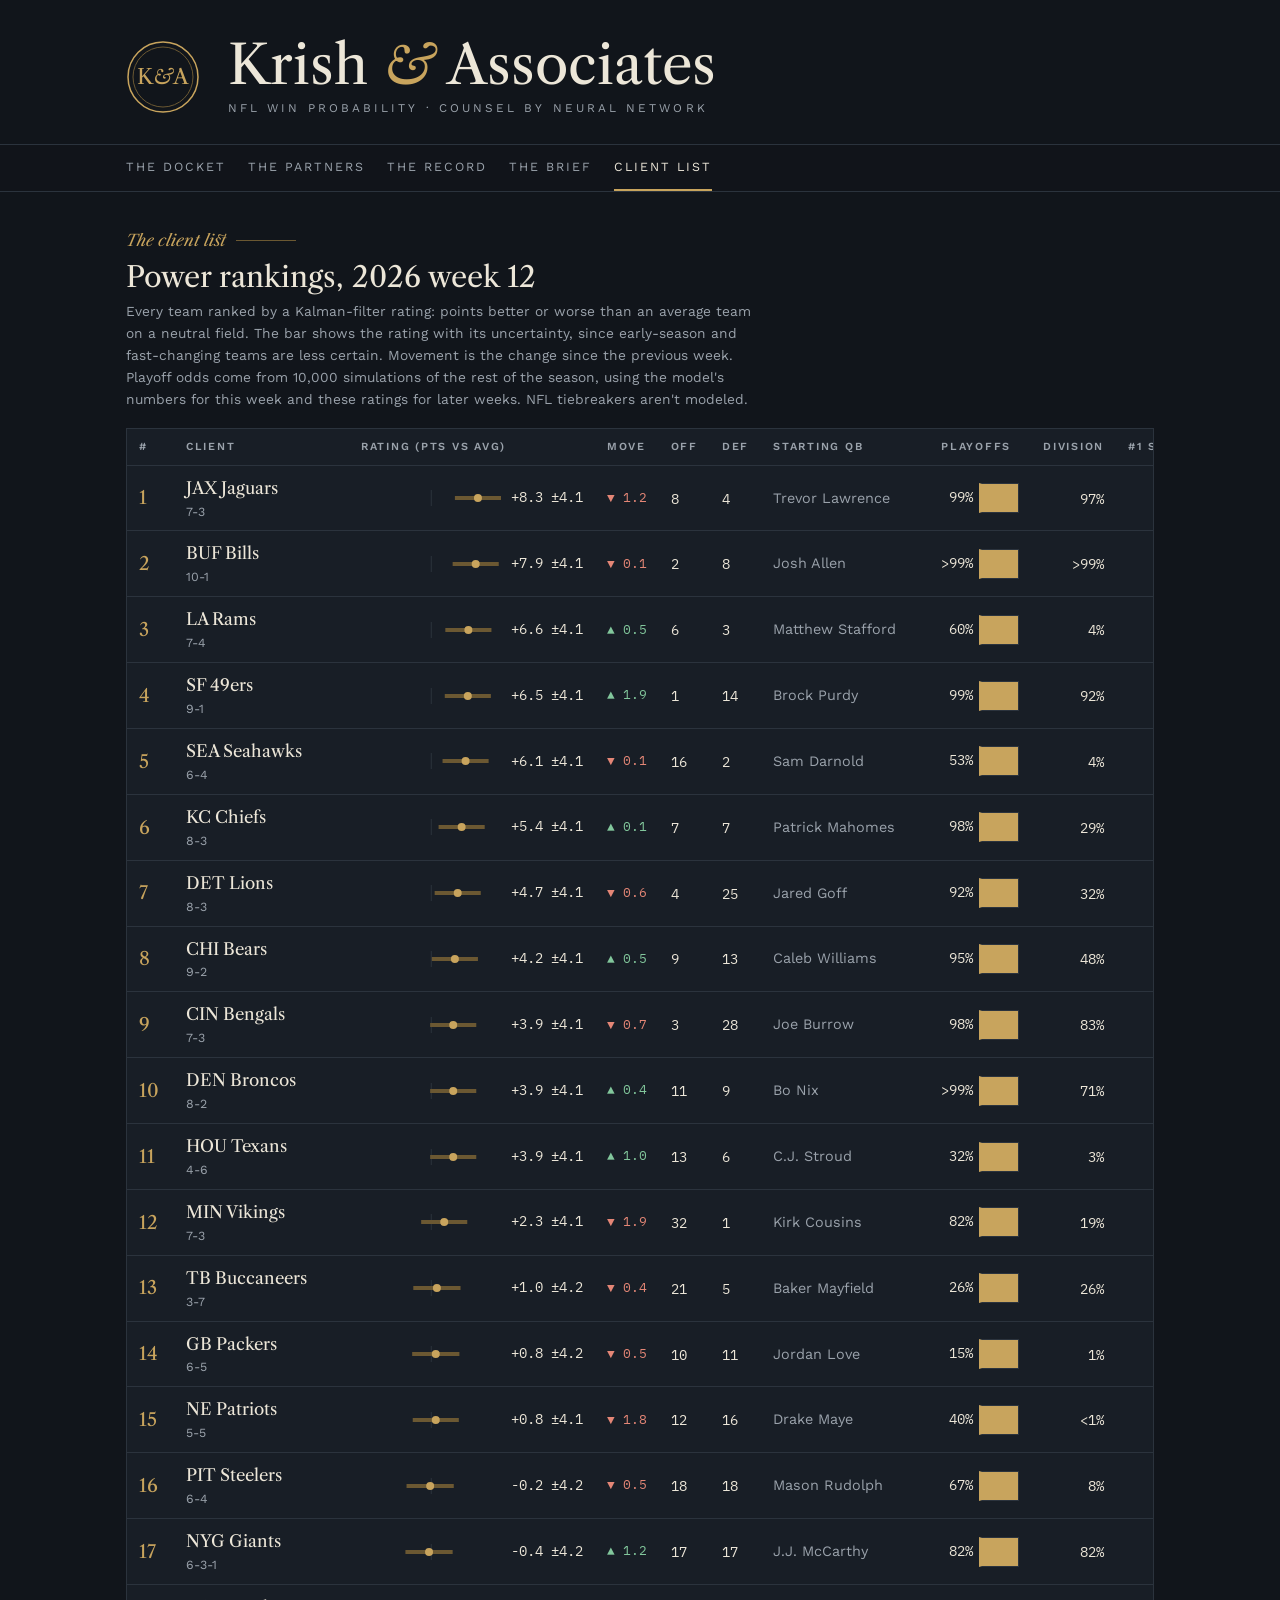
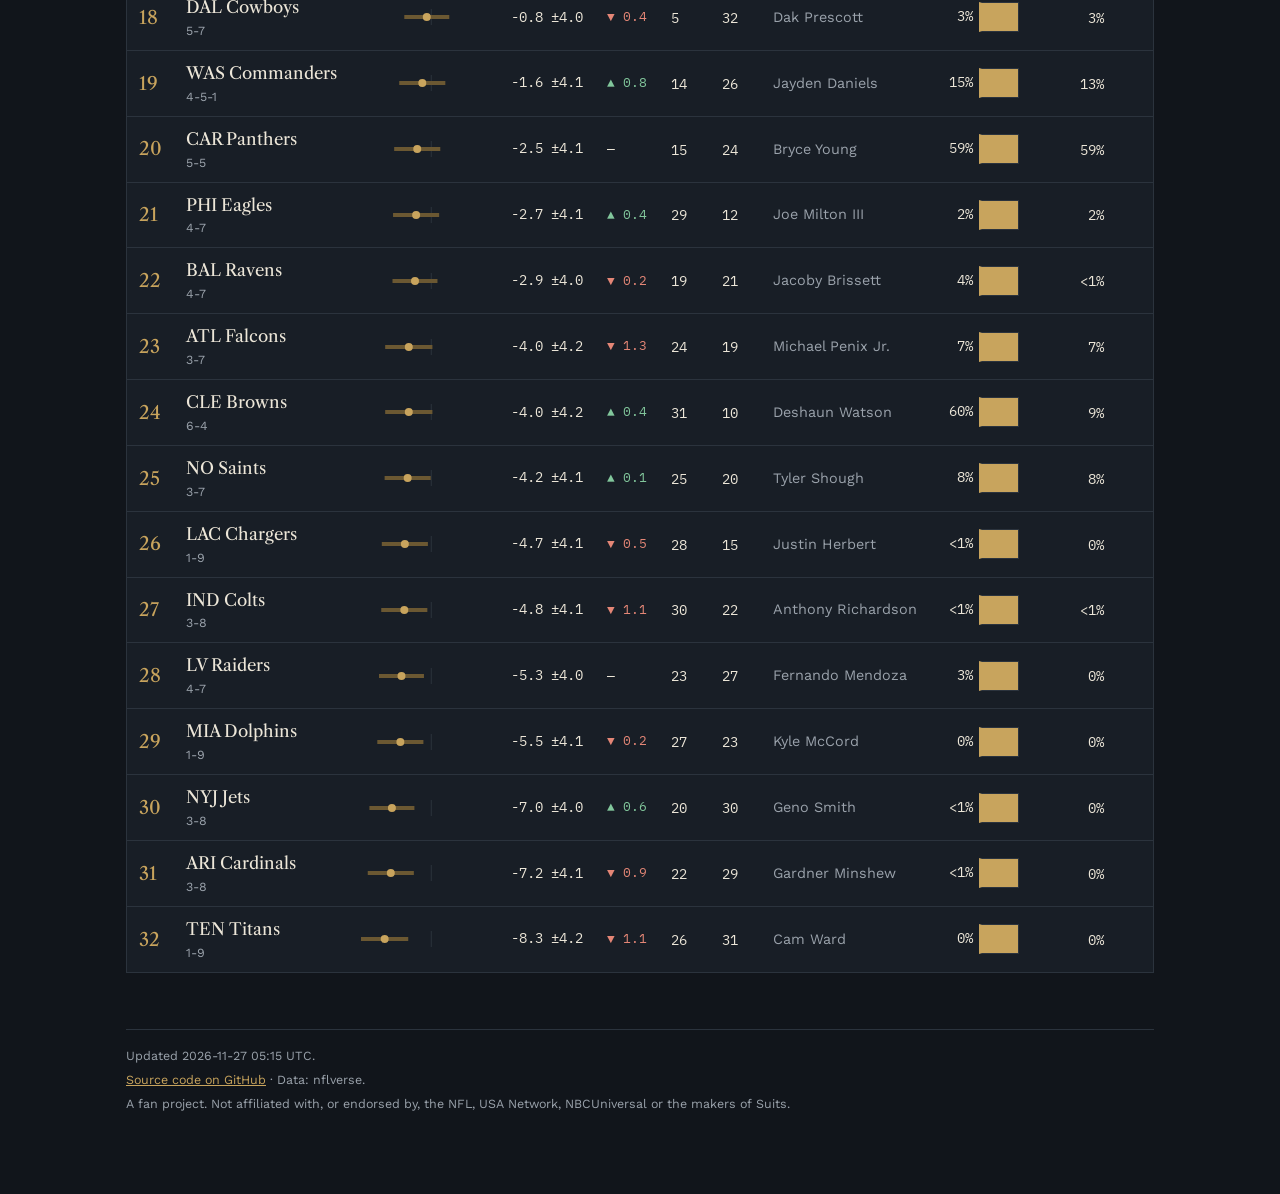
==== commit dc729c65: "Scores: 2026-12 Co-Authored-By: Claude Opus 5.5 <noreply@anthropic.com>" ====
--- a/docs/rankings.html
+++ b/docs/rankings.html
@@ -71,7 +71,7 @@
   </footer>
 </main>
 <script>
-const DATA = {"season": 2026, "week": 12, "built": "2026-11-27 05:14 UTC", "teams": [{"team": "JAX", "name": "Jaguars", "record": "7-3", "rating": 8.3, "sd": 4.1, "move": -1.2, "qb": "Trevor Lawrence", "playoff": 0.9909, "division_title": 0.9719, "top_seed": 0.0484, "proj_wins": 12.0, "off_rank": 8, "def_rank": 4, "rank": 1}, {"team": "BUF", "name": "Bills", "record": "10-1", "rating": 7.9, "sd": 4.1, "move": -0.1, "qb": "Josh Allen", "playoff": 1.0, "division_title": 0.9986, "top_seed": 0.7197, "proj_wins": 14.1, "off_rank": 2, "def_rank": 8, "rank": 2}, {"team": "LA", "name": "Rams", "record": "7-4", "rating": 6.6, "sd": 4.1, "move": 0.5, "qb": "Matthew Stafford", "playoff": 0.6019, "division_title": 0.0416, "top_seed": 0.0123, "proj_wins": 10.4, "off_rank": 6, "def_rank": 3, "rank": 3}, {"team": "SF", "name": "49ers", "record": "9-1", "rating": 6.5, "sd": 4.1, "move": 1.9, "qb": "Brock Purdy", "playoff": 0.9943, "division_title": 0.9225, "top_seed": 0.6654, "proj_wins": 13.6, "off_rank": 1, "def_rank": 14, "rank": 4}, {"team": "SEA", "name": "Seahawks", "record": "6-4", "rating": 6.1, "sd": 4.1, "move": -0.1, "qb": "Sam Darnold", "playoff": 0.5252, "division_title": 0.0359, "top_seed": 0.0101, "proj_wins": 10.1, "off_rank": 16, "def_rank": 2, "rank": 5}, {"team": "KC", "name": "Chiefs", "record": "8-3", "rating": 5.4, "sd": 4.1, "move": 0.1, "qb": "Patrick Mahomes", "playoff": 0.9804, "division_title": 0.2942, "top_seed": 0.0277, "proj_wins": 11.6, "off_rank": 7, "def_rank": 7, "rank": 6}, {"team": "DET", "name": "Lions", "record": "8-3", "rating": 4.7, "sd": 4.1, "move": -0.6, "qb": "Jared Goff", "playoff": 0.9163, "division_title": 0.3169, "top_seed": 0.0859, "proj_wins": 11.7, "off_rank": 4, "def_rank": 25, "rank": 7}, {"team": "CHI", "name": "Bears", "record": "9-2", "rating": 4.2, "sd": 4.1, "move": 0.5, "qb": "Caleb Williams", "playoff": 0.9538, "division_title": 0.4831, "top_seed": 0.1676, "proj_wins": 12.2, "off_rank": 9, "def_rank": 13, "rank": 8}, {"team": "CIN", "name": "Bengals", "record": "7-3", "rating": 3.9, "sd": 4.1, "move": -0.7, "qb": "Joe Burrow", "playoff": 0.9787, "division_title": 0.8264, "top_seed": 0.0398, "proj_wins": 11.7, "off_rank": 3, "def_rank": 28, "rank": 9}, {"team": "DEN", "name": "Broncos", "record": "8-2", "rating": 3.9, "sd": 4.1, "move": 0.4, "qb": "Bo Nix", "playoff": 0.9961, "division_title": 0.7058, "top_seed": 0.1634, "proj_wins": 12.5, "off_rank": 11, "def_rank": 9, "rank": 10}, {"team": "HOU", "name": "Texans", "record": "4-6", "rating": 3.9, "sd": 4.1, "move": 1.0, "qb": "C.J. Stroud", "playoff": 0.3168, "division_title": 0.028, "top_seed": 0.0, "proj_wins": 8.3, "off_rank": 13, "def_rank": 6, "rank": 11}, {"team": "MIN", "name": "Vikings", "record": "7-3", "rating": 2.3, "sd": 4.1, "move": -1.9, "qb": "Kirk Cousins", "playoff": 0.8244, "division_title": 0.194, "top_seed": 0.05, "proj_wins": 11.2, "off_rank": 32, "def_rank": 1, "rank": 12}, {"team": "TB", "name": "Buccaneers", "record": "3-7", "rating": 1.0, "sd": 4.2, "move": -0.4, "qb": "Baker Mayfield", "playoff": 0.2587, "division_title": 0.2576, "top_seed": 0.0, "proj_wins": 7.0, "off_rank": 21, "def_rank": 5, "rank": 13}, {"team": "GB", "name": "Packers", "record": "6-5", "rating": 0.8, "sd": 4.2, "move": -0.5, "qb": "Jordan Love", "playoff": 0.1549, "division_title": 0.006, "top_seed": 0.0005, "proj_wins": 8.9, "off_rank": 10, "def_rank": 11, "rank": 14}, {"team": "NE", "name": "Patriots", "record": "5-5", "rating": 0.8, "sd": 4.1, "move": -1.8, "qb": "Drake Maye", "playoff": 0.4018, "division_title": 0.0014, "top_seed": 0.0002, "proj_wins": 8.7, "off_rank": 12, "def_rank": 16, "rank": 15}, {"team": "PIT", "name": "Steelers", "record": "6-4", "rating": -0.2, "sd": 4.2, "move": -0.5, "qb": "Mason Rudolph", "playoff": 0.6739, "division_title": 0.082, "top_seed": 0.0005, "proj_wins": 9.5, "off_rank": 18, "def_rank": 18, "rank": 16}, {"team": "NYG", "name": "Giants", "record": "6-3-1", "rating": -0.4, "sd": 4.2, "move": 1.2, "qb": "J.J. McCarthy", "playoff": 0.8227, "division_title": 0.8168, "top_seed": 0.0079, "proj_wins": 9.9, "off_rank": 17, "def_rank": 17, "rank": 17}, {"team": "DAL", "name": "Cowboys", "record": "5-7", "rating": -0.8, "sd": 4.0, "move": -0.4, "qb": "Dak Prescott", "playoff": 0.0339, "division_title": 0.0313, "top_seed": 0.0, "proj_wins": 6.9, "off_rank": 5, "def_rank": 32, "rank": 18}, {"team": "WAS", "name": "Commanders", "record": "4-5-1", "rating": -1.6, "sd": 4.1, "move": 0.8, "qb": "Jayden Daniels", "playoff": 0.1505, "division_title": 0.133, "top_seed": 0.0, "proj_wins": 7.9, "off_rank": 14, "def_rank": 26, "rank": 19}, {"team": "CAR", "name": "Panthers", "record": "5-5", "rating": -2.5, "sd": 4.1, "move": 0.0, "qb": "Bryce Young", "playoff": 0.5916, "division_title": 0.5912, "top_seed": 0.0003, "proj_wins": 8.0, "off_rank": 15, "def_rank": 24, "rank": 20}, {"team": "PHI", "name": "Eagles", "record": "4-7", "rating": -2.7, "sd": 4.1, "move": 0.4, "qb": "Joe Milton III", "playoff": 0.0203, "division_title": 0.0189, "top_seed": 0.0, "proj_wins": 6.5, "off_rank": 29, "def_rank": 12, "rank": 21}, {"team": "BAL", "name": "Ravens", "record": "4-7", "rating": -2.9, "sd": 4.0, "move": -0.2, "qb": "Jacoby Brissett", "playoff": 0.0356, "division_title": 0.0004, "top_seed": 0.0, "proj_wins": 6.4, "off_rank": 19, "def_rank": 21, "rank": 22}, {"team": "ATL", "name": "Falcons", "record": "3-7", "rating": -4.0, "sd": 4.2, "move": -1.3, "qb": "Michael Penix Jr.", "playoff": 0.0746, "division_title": 0.0745, "top_seed": 0.0, "proj_wins": 5.9, "off_rank": 24, "def_rank": 19, "rank": 23}, {"team": "CLE", "name": "Browns", "record": "6-4", "rating": -4.0, "sd": 4.2, "move": 0.4, "qb": "Deshaun Watson", "playoff": 0.5957, "division_title": 0.0912, "top_seed": 0.0003, "proj_wins": 9.2, "off_rank": 31, "def_rank": 10, "rank": 24}, {"team": "NO", "name": "Saints", "record": "3-7", "rating": -4.2, "sd": 4.1, "move": 0.1, "qb": "Tyler Shough", "playoff": 0.0768, "division_title": 0.0767, "top_seed": 0.0, "proj_wins": 5.8, "off_rank": 25, "def_rank": 20, "rank": 25}, {"team": "LAC", "name": "Chargers", "record": "1-9", "rating": -4.7, "sd": 4.1, "move": -0.5, "qb": "Justin Herbert", "playoff": 0.0001, "division_title": 0.0, "top_seed": 0.0, "proj_wins": 3.4, "off_rank": 28, "def_rank": 15, "rank": 26}, {"team": "IND", "name": "Colts", "record": "3-8", "rating": -4.8, "sd": 4.1, "move": -1.1, "qb": "Anthony Richardson", "playoff": 0.0022, "division_title": 0.0001, "top_seed": 0.0, "proj_wins": 5.2, "off_rank": 30, "def_rank": 22, "rank": 27}, {"team": "LV", "name": "Raiders", "record": "4-7", "rating": -5.3, "sd": 4.0, "move": -0.0, "qb": "Fernando Mendoza", "playoff": 0.026, "division_title": 0.0, "top_seed": 0.0, "proj_wins": 6.5, "off_rank": 23, "def_rank": 27, "rank": 28}, {"team": "MIA", "name": "Dolphins", "record": "1-9", "rating": -5.5, "sd": 4.1, "move": -0.2, "qb": "Kyle McCord", "playoff": 0.0, "division_title": 0.0, "top_seed": 0.0, "proj_wins": 3.2, "off_rank": 27, "def_rank": 23, "rank": 29}, {"team": "NYJ", "name": "Jets", "record": "3-8", "rating": -7.0, "sd": 4.0, "move": 0.6, "qb": "Geno Smith", "playoff": 0.0018, "division_title": 0.0, "top_seed": 0.0, "proj_wins": 5.2, "off_rank": 20, "def_rank": 30, "rank": 30}, {"team": "ARI", "name": "Cardinals", "record": "3-8", "rating": -7.2, "sd": 4.1, "move": -0.9, "qb": "Gardner Minshew", "playoff": 0.0001, "division_title": 0.0, "top_seed": 0.0, "proj_wins": 5.3, "off_rank": 22, "def_rank": 29, "rank": 31}, {"team": "TEN", "name": "Titans", "record": "1-9", "rating": -8.3, "sd": 4.2, "move": -1.1, "qb": "Cam Ward", "playoff": 0.0, "division_title": 0.0, "top_seed": 0.0, "proj_wins": 3.0, "off_rank": 26, "def_rank": 31, "rank": 32}]};
+const DATA = {"season": 2026, "week": 12, "built": "2026-11-27 05:15 UTC", "teams": [{"team": "JAX", "name": "Jaguars", "record": "7-3", "rating": 8.3, "sd": 4.1, "move": -1.2, "qb": "Trevor Lawrence", "playoff": 0.9909, "division_title": 0.9719, "top_seed": 0.0484, "proj_wins": 12.0, "off_rank": 8, "def_rank": 4, "rank": 1}, {"team": "BUF", "name": "Bills", "record": "10-1", "rating": 7.9, "sd": 4.1, "move": -0.1, "qb": "Josh Allen", "playoff": 1.0, "division_title": 0.9986, "top_seed": 0.7197, "proj_wins": 14.1, "off_rank": 2, "def_rank": 8, "rank": 2}, {"team": "LA", "name": "Rams", "record": "7-4", "rating": 6.6, "sd": 4.1, "move": 0.5, "qb": "Matthew Stafford", "playoff": 0.6019, "division_title": 0.0416, "top_seed": 0.0123, "proj_wins": 10.4, "off_rank": 6, "def_rank": 3, "rank": 3}, {"team": "SF", "name": "49ers", "record": "9-1", "rating": 6.5, "sd": 4.1, "move": 1.9, "qb": "Brock Purdy", "playoff": 0.9943, "division_title": 0.9225, "top_seed": 0.6654, "proj_wins": 13.6, "off_rank": 1, "def_rank": 14, "rank": 4}, {"team": "SEA", "name": "Seahawks", "record": "6-4", "rating": 6.1, "sd": 4.1, "move": -0.1, "qb": "Sam Darnold", "playoff": 0.5252, "division_title": 0.0359, "top_seed": 0.0101, "proj_wins": 10.1, "off_rank": 16, "def_rank": 2, "rank": 5}, {"team": "KC", "name": "Chiefs", "record": "8-3", "rating": 5.4, "sd": 4.1, "move": 0.1, "qb": "Patrick Mahomes", "playoff": 0.9804, "division_title": 0.2942, "top_seed": 0.0277, "proj_wins": 11.6, "off_rank": 7, "def_rank": 7, "rank": 6}, {"team": "DET", "name": "Lions", "record": "8-3", "rating": 4.7, "sd": 4.1, "move": -0.6, "qb": "Jared Goff", "playoff": 0.9163, "division_title": 0.3169, "top_seed": 0.0859, "proj_wins": 11.7, "off_rank": 4, "def_rank": 25, "rank": 7}, {"team": "CHI", "name": "Bears", "record": "9-2", "rating": 4.2, "sd": 4.1, "move": 0.5, "qb": "Caleb Williams", "playoff": 0.9538, "division_title": 0.4831, "top_seed": 0.1676, "proj_wins": 12.2, "off_rank": 9, "def_rank": 13, "rank": 8}, {"team": "CIN", "name": "Bengals", "record": "7-3", "rating": 3.9, "sd": 4.1, "move": -0.7, "qb": "Joe Burrow", "playoff": 0.9787, "division_title": 0.8264, "top_seed": 0.0398, "proj_wins": 11.7, "off_rank": 3, "def_rank": 28, "rank": 9}, {"team": "DEN", "name": "Broncos", "record": "8-2", "rating": 3.9, "sd": 4.1, "move": 0.4, "qb": "Bo Nix", "playoff": 0.9961, "division_title": 0.7058, "top_seed": 0.1634, "proj_wins": 12.5, "off_rank": 11, "def_rank": 9, "rank": 10}, {"team": "HOU", "name": "Texans", "record": "4-6", "rating": 3.9, "sd": 4.1, "move": 1.0, "qb": "C.J. Stroud", "playoff": 0.3168, "division_title": 0.028, "top_seed": 0.0, "proj_wins": 8.3, "off_rank": 13, "def_rank": 6, "rank": 11}, {"team": "MIN", "name": "Vikings", "record": "7-3", "rating": 2.3, "sd": 4.1, "move": -1.9, "qb": "Kirk Cousins", "playoff": 0.8244, "division_title": 0.194, "top_seed": 0.05, "proj_wins": 11.2, "off_rank": 32, "def_rank": 1, "rank": 12}, {"team": "TB", "name": "Buccaneers", "record": "3-7", "rating": 1.0, "sd": 4.2, "move": -0.4, "qb": "Baker Mayfield", "playoff": 0.2587, "division_title": 0.2576, "top_seed": 0.0, "proj_wins": 7.0, "off_rank": 21, "def_rank": 5, "rank": 13}, {"team": "GB", "name": "Packers", "record": "6-5", "rating": 0.8, "sd": 4.2, "move": -0.5, "qb": "Jordan Love", "playoff": 0.1549, "division_title": 0.006, "top_seed": 0.0005, "proj_wins": 8.9, "off_rank": 10, "def_rank": 11, "rank": 14}, {"team": "NE", "name": "Patriots", "record": "5-5", "rating": 0.8, "sd": 4.1, "move": -1.8, "qb": "Drake Maye", "playoff": 0.4018, "division_title": 0.0014, "top_seed": 0.0002, "proj_wins": 8.7, "off_rank": 12, "def_rank": 16, "rank": 15}, {"team": "PIT", "name": "Steelers", "record": "6-4", "rating": -0.2, "sd": 4.2, "move": -0.5, "qb": "Mason Rudolph", "playoff": 0.6739, "division_title": 0.082, "top_seed": 0.0005, "proj_wins": 9.5, "off_rank": 18, "def_rank": 18, "rank": 16}, {"team": "NYG", "name": "Giants", "record": "6-3-1", "rating": -0.4, "sd": 4.2, "move": 1.2, "qb": "J.J. McCarthy", "playoff": 0.8227, "division_title": 0.8168, "top_seed": 0.0079, "proj_wins": 9.9, "off_rank": 17, "def_rank": 17, "rank": 17}, {"team": "DAL", "name": "Cowboys", "record": "5-7", "rating": -0.8, "sd": 4.0, "move": -0.4, "qb": "Dak Prescott", "playoff": 0.0339, "division_title": 0.0313, "top_seed": 0.0, "proj_wins": 6.9, "off_rank": 5, "def_rank": 32, "rank": 18}, {"team": "WAS", "name": "Commanders", "record": "4-5-1", "rating": -1.6, "sd": 4.1, "move": 0.8, "qb": "Jayden Daniels", "playoff": 0.1505, "division_title": 0.133, "top_seed": 0.0, "proj_wins": 7.9, "off_rank": 14, "def_rank": 26, "rank": 19}, {"team": "CAR", "name": "Panthers", "record": "5-5", "rating": -2.5, "sd": 4.1, "move": 0.0, "qb": "Bryce Young", "playoff": 0.5916, "division_title": 0.5912, "top_seed": 0.0003, "proj_wins": 8.0, "off_rank": 15, "def_rank": 24, "rank": 20}, {"team": "PHI", "name": "Eagles", "record": "4-7", "rating": -2.7, "sd": 4.1, "move": 0.4, "qb": "Joe Milton III", "playoff": 0.0203, "division_title": 0.0189, "top_seed": 0.0, "proj_wins": 6.5, "off_rank": 29, "def_rank": 12, "rank": 21}, {"team": "BAL", "name": "Ravens", "record": "4-7", "rating": -2.9, "sd": 4.0, "move": -0.2, "qb": "Jacoby Brissett", "playoff": 0.0356, "division_title": 0.0004, "top_seed": 0.0, "proj_wins": 6.4, "off_rank": 19, "def_rank": 21, "rank": 22}, {"team": "ATL", "name": "Falcons", "record": "3-7", "rating": -4.0, "sd": 4.2, "move": -1.3, "qb": "Michael Penix Jr.", "playoff": 0.0746, "division_title": 0.0745, "top_seed": 0.0, "proj_wins": 5.9, "off_rank": 24, "def_rank": 19, "rank": 23}, {"team": "CLE", "name": "Browns", "record": "6-4", "rating": -4.0, "sd": 4.2, "move": 0.4, "qb": "Deshaun Watson", "playoff": 0.5957, "division_title": 0.0912, "top_seed": 0.0003, "proj_wins": 9.2, "off_rank": 31, "def_rank": 10, "rank": 24}, {"team": "NO", "name": "Saints", "record": "3-7", "rating": -4.2, "sd": 4.1, "move": 0.1, "qb": "Tyler Shough", "playoff": 0.0768, "division_title": 0.0767, "top_seed": 0.0, "proj_wins": 5.8, "off_rank": 25, "def_rank": 20, "rank": 25}, {"team": "LAC", "name": "Chargers", "record": "1-9", "rating": -4.7, "sd": 4.1, "move": -0.5, "qb": "Justin Herbert", "playoff": 0.0001, "division_title": 0.0, "top_seed": 0.0, "proj_wins": 3.4, "off_rank": 28, "def_rank": 15, "rank": 26}, {"team": "IND", "name": "Colts", "record": "3-8", "rating": -4.8, "sd": 4.1, "move": -1.1, "qb": "Anthony Richardson", "playoff": 0.0022, "division_title": 0.0001, "top_seed": 0.0, "proj_wins": 5.2, "off_rank": 30, "def_rank": 22, "rank": 27}, {"team": "LV", "name": "Raiders", "record": "4-7", "rating": -5.3, "sd": 4.0, "move": -0.0, "qb": "Fernando Mendoza", "playoff": 0.026, "division_title": 0.0, "top_seed": 0.0, "proj_wins": 6.5, "off_rank": 23, "def_rank": 27, "rank": 28}, {"team": "MIA", "name": "Dolphins", "record": "1-9", "rating": -5.5, "sd": 4.1, "move": -0.2, "qb": "Kyle McCord", "playoff": 0.0, "division_title": 0.0, "top_seed": 0.0, "proj_wins": 3.2, "off_rank": 27, "def_rank": 23, "rank": 29}, {"team": "NYJ", "name": "Jets", "record": "3-8", "rating": -7.0, "sd": 4.0, "move": 0.6, "qb": "Geno Smith", "playoff": 0.0018, "division_title": 0.0, "top_seed": 0.0, "proj_wins": 5.2, "off_rank": 20, "def_rank": 30, "rank": 30}, {"team": "ARI", "name": "Cardinals", "record": "3-8", "rating": -7.2, "sd": 4.1, "move": -0.9, "qb": "Gardner Minshew", "playoff": 0.0001, "division_title": 0.0, "top_seed": 0.0, "proj_wins": 5.3, "off_rank": 22, "def_rank": 29, "rank": 31}, {"team": "TEN", "name": "Titans", "record": "1-9", "rating": -8.3, "sd": 4.2, "move": -1.1, "qb": "Cam Ward", "playoff": 0.0, "division_title": 0.0, "top_seed": 0.0, "proj_wins": 3.0, "off_rank": 26, "def_rank": 31, "rank": 32}]};
 const el = (t, cls, txt) => { const e = document.createElement(t); if (cls) e.className = cls; if (txt != null) e.textContent = txt; return e; };
 const NS = "http://www.w3.org/2000/svg";
 const sv = (t, a) => { const e = document.createElementNS(NS, t); for (const [k, v] of Object.entries(a)) e.setAttribute(k, v); return e; };
